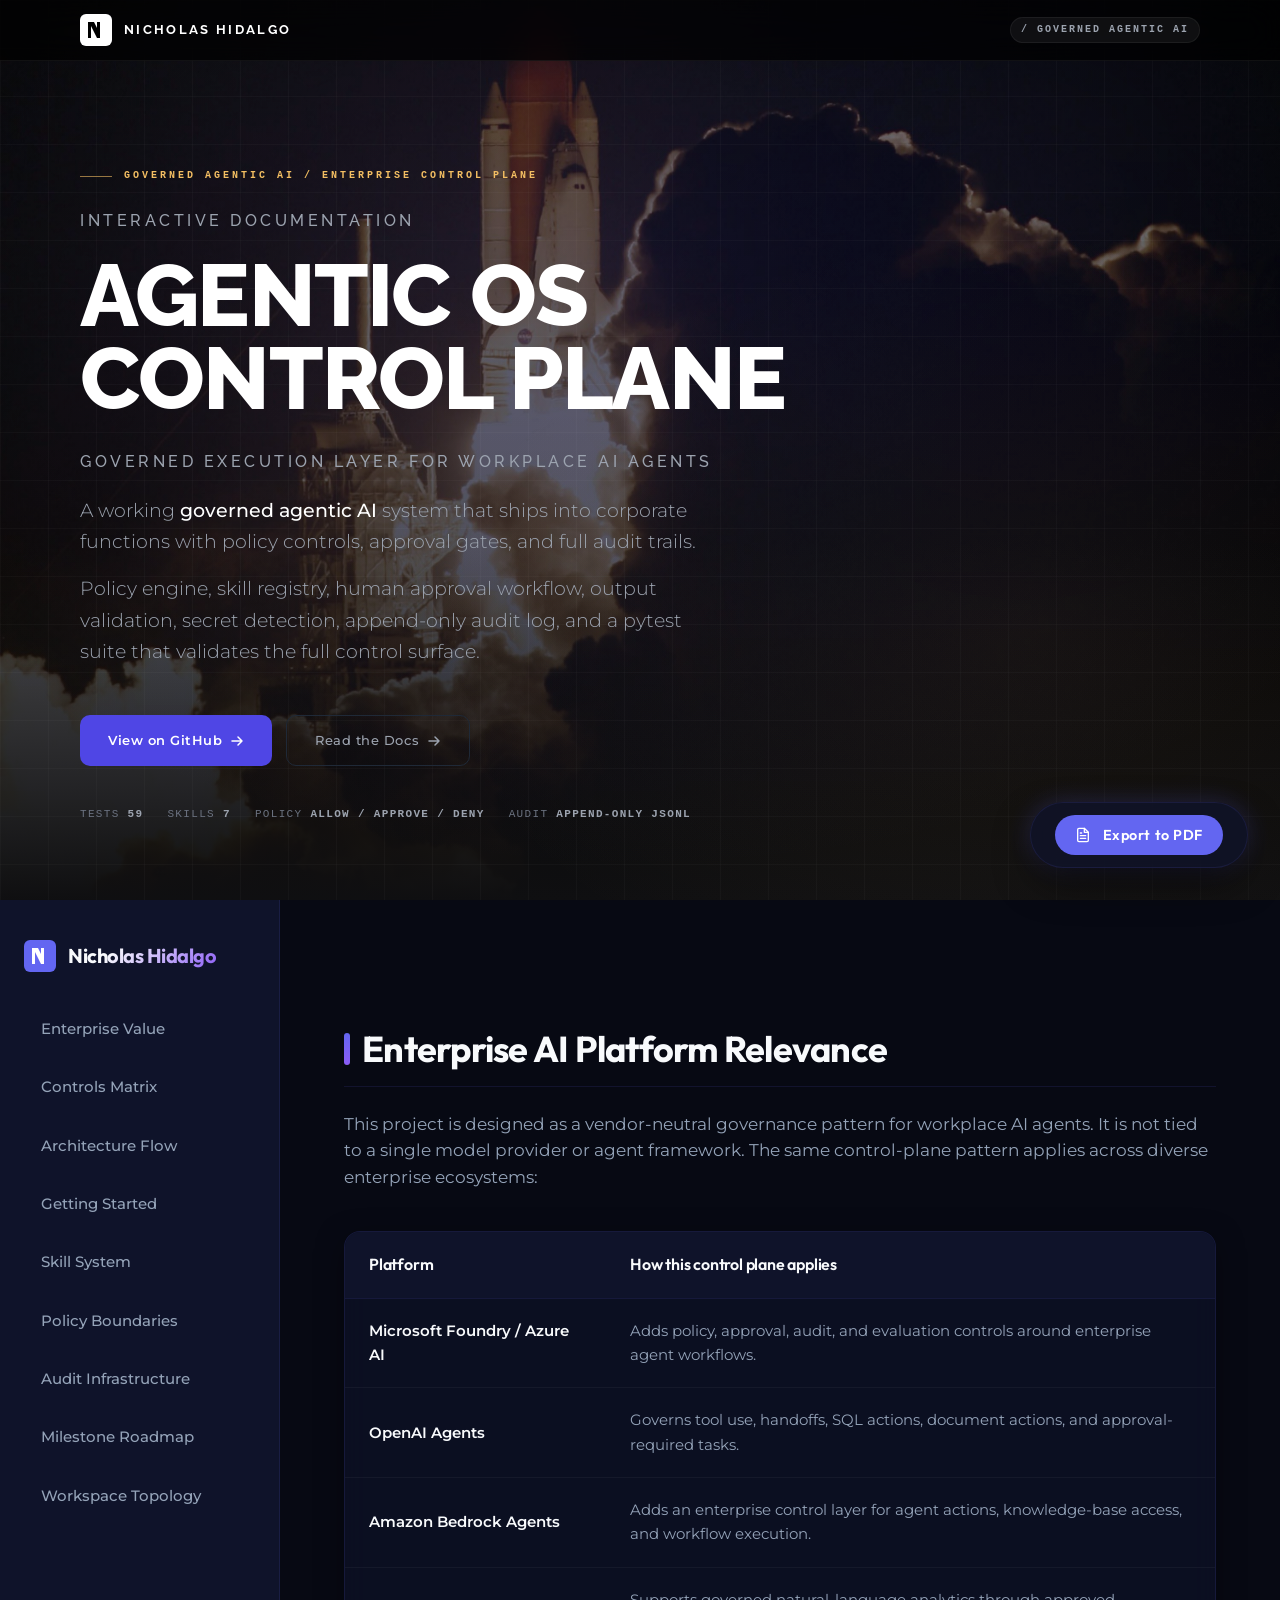
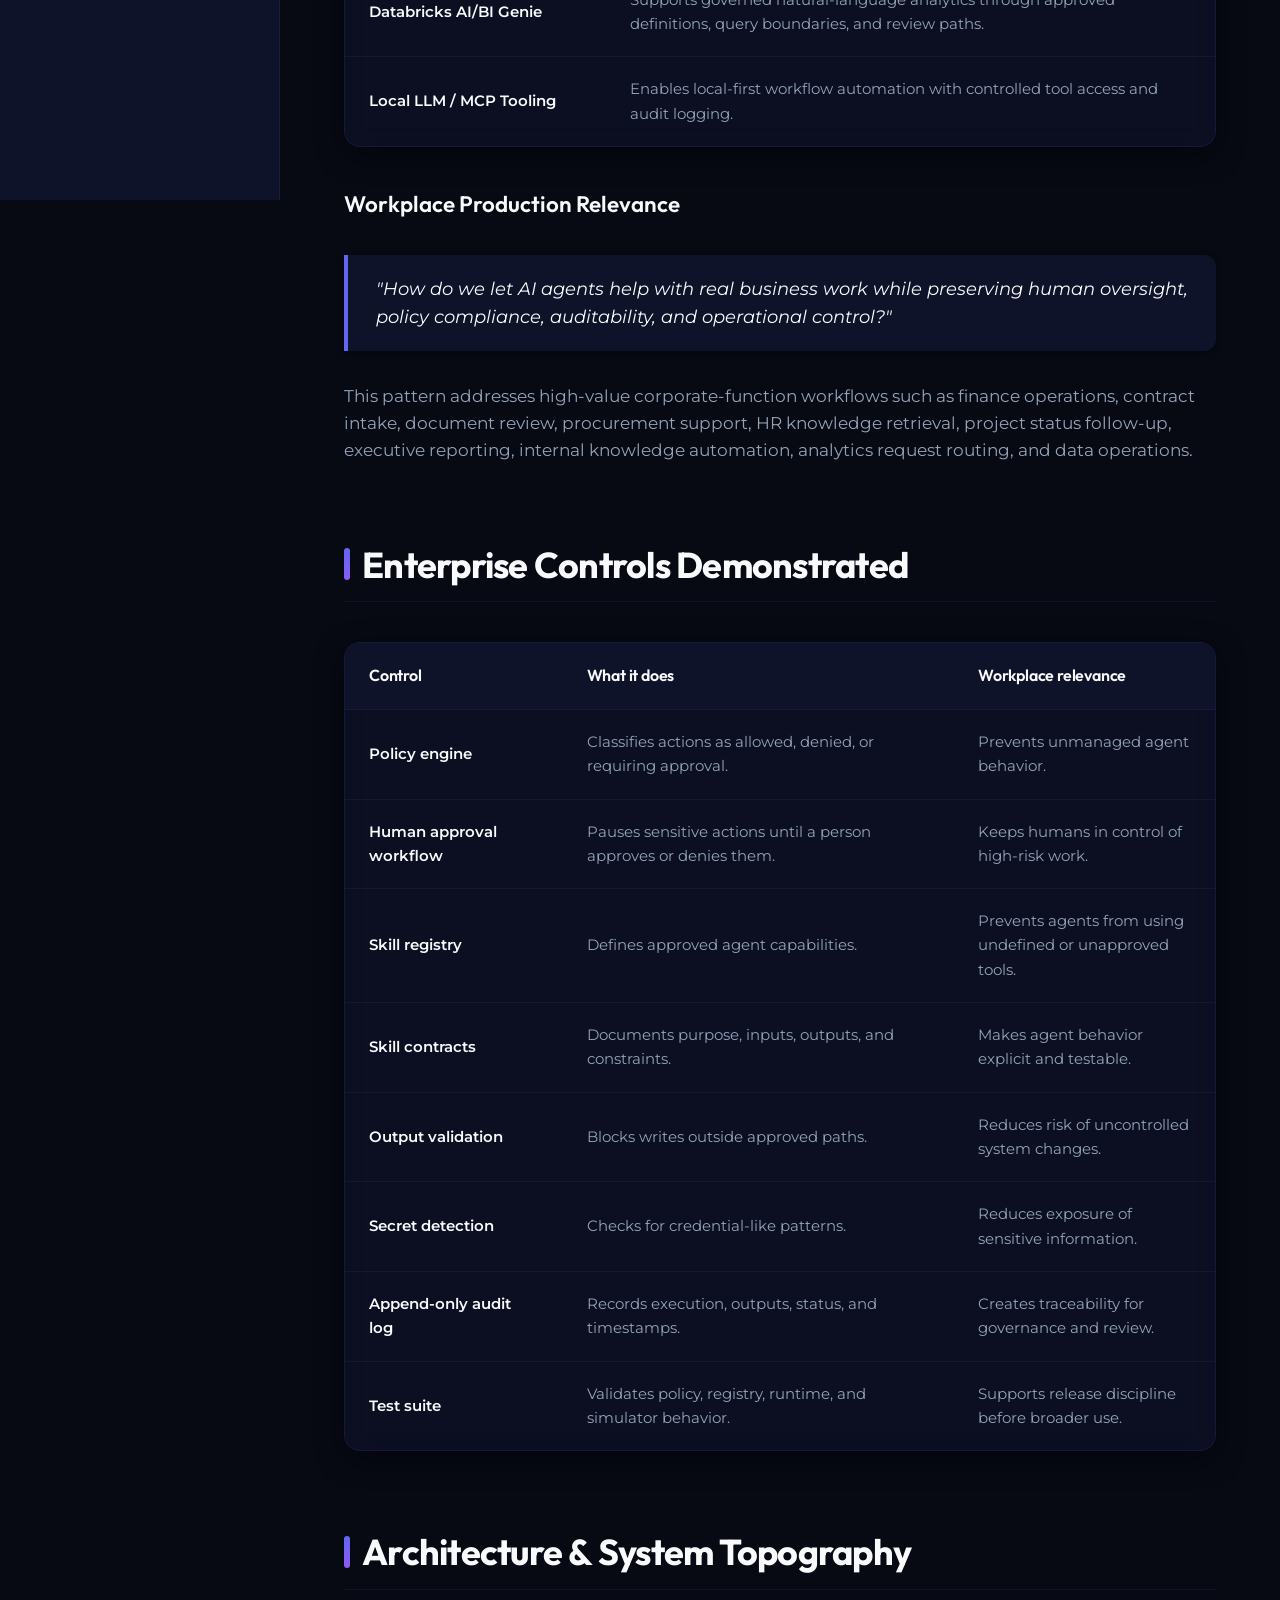
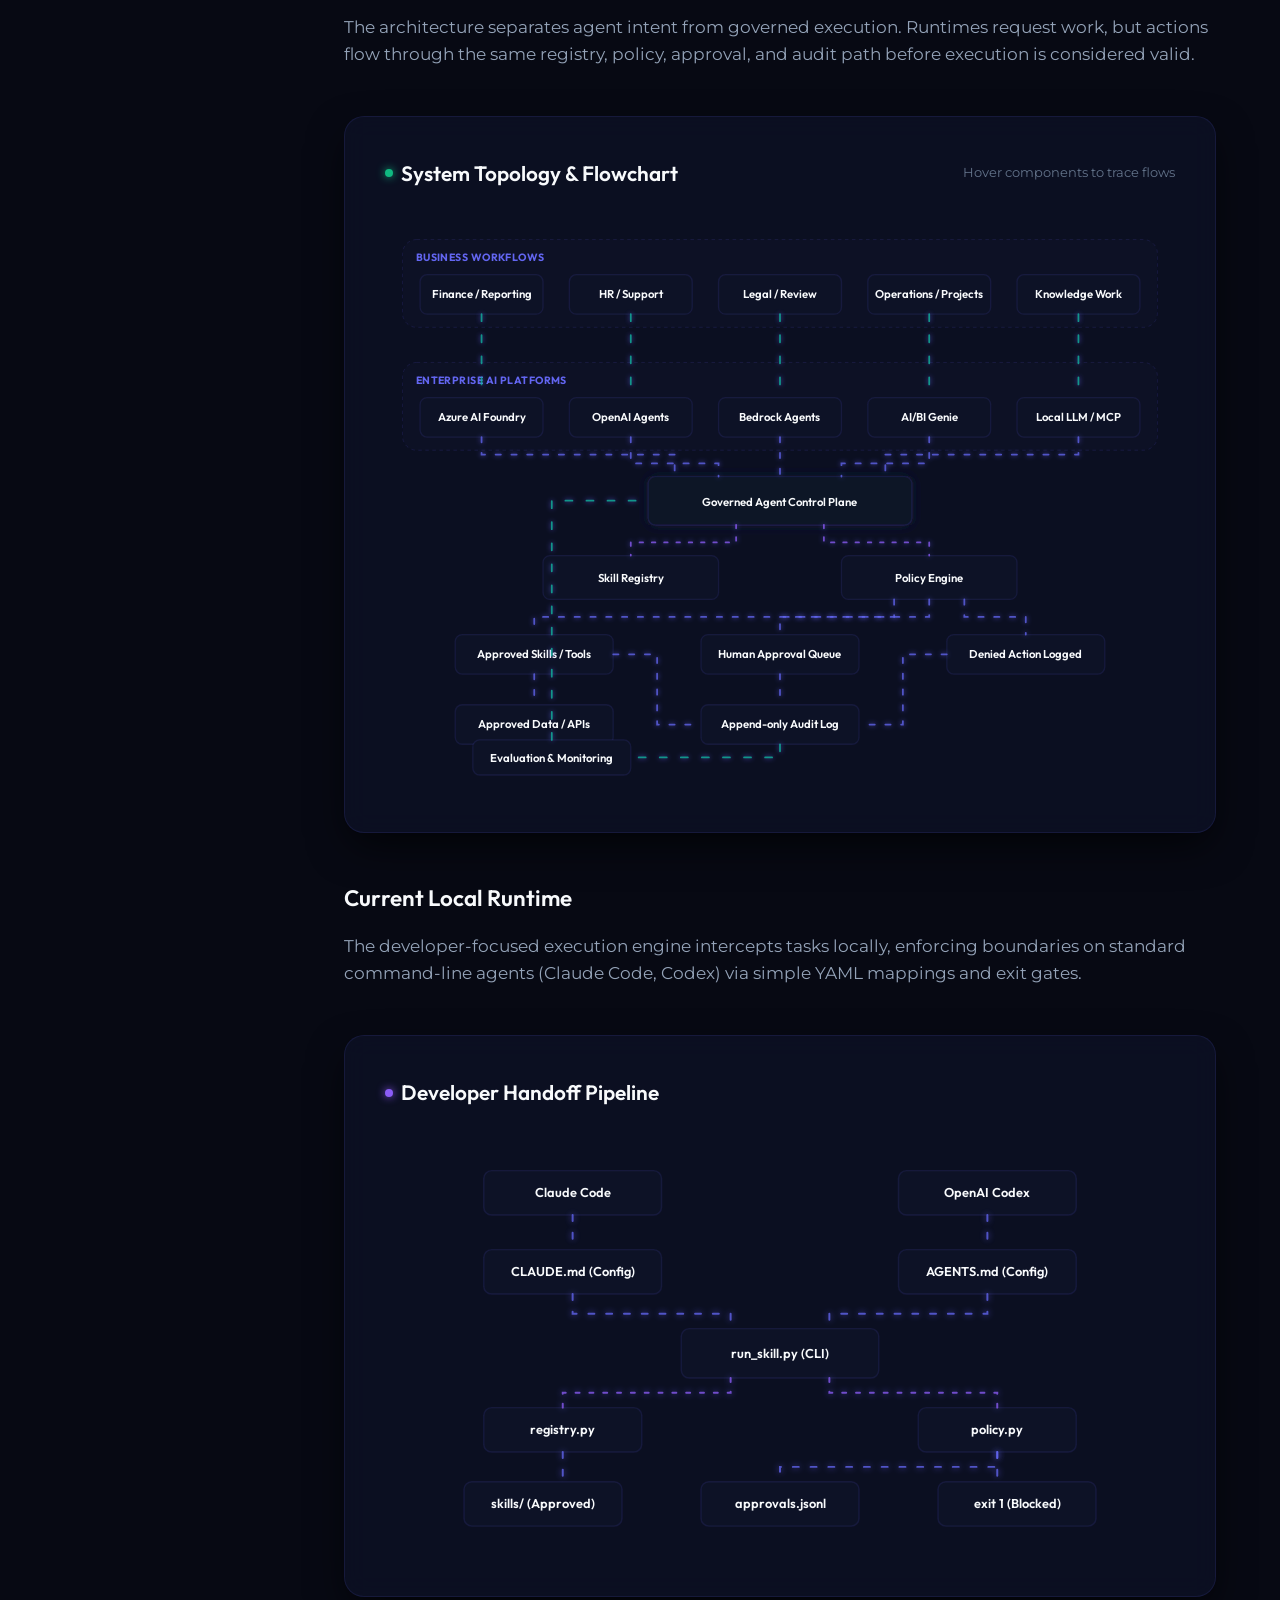
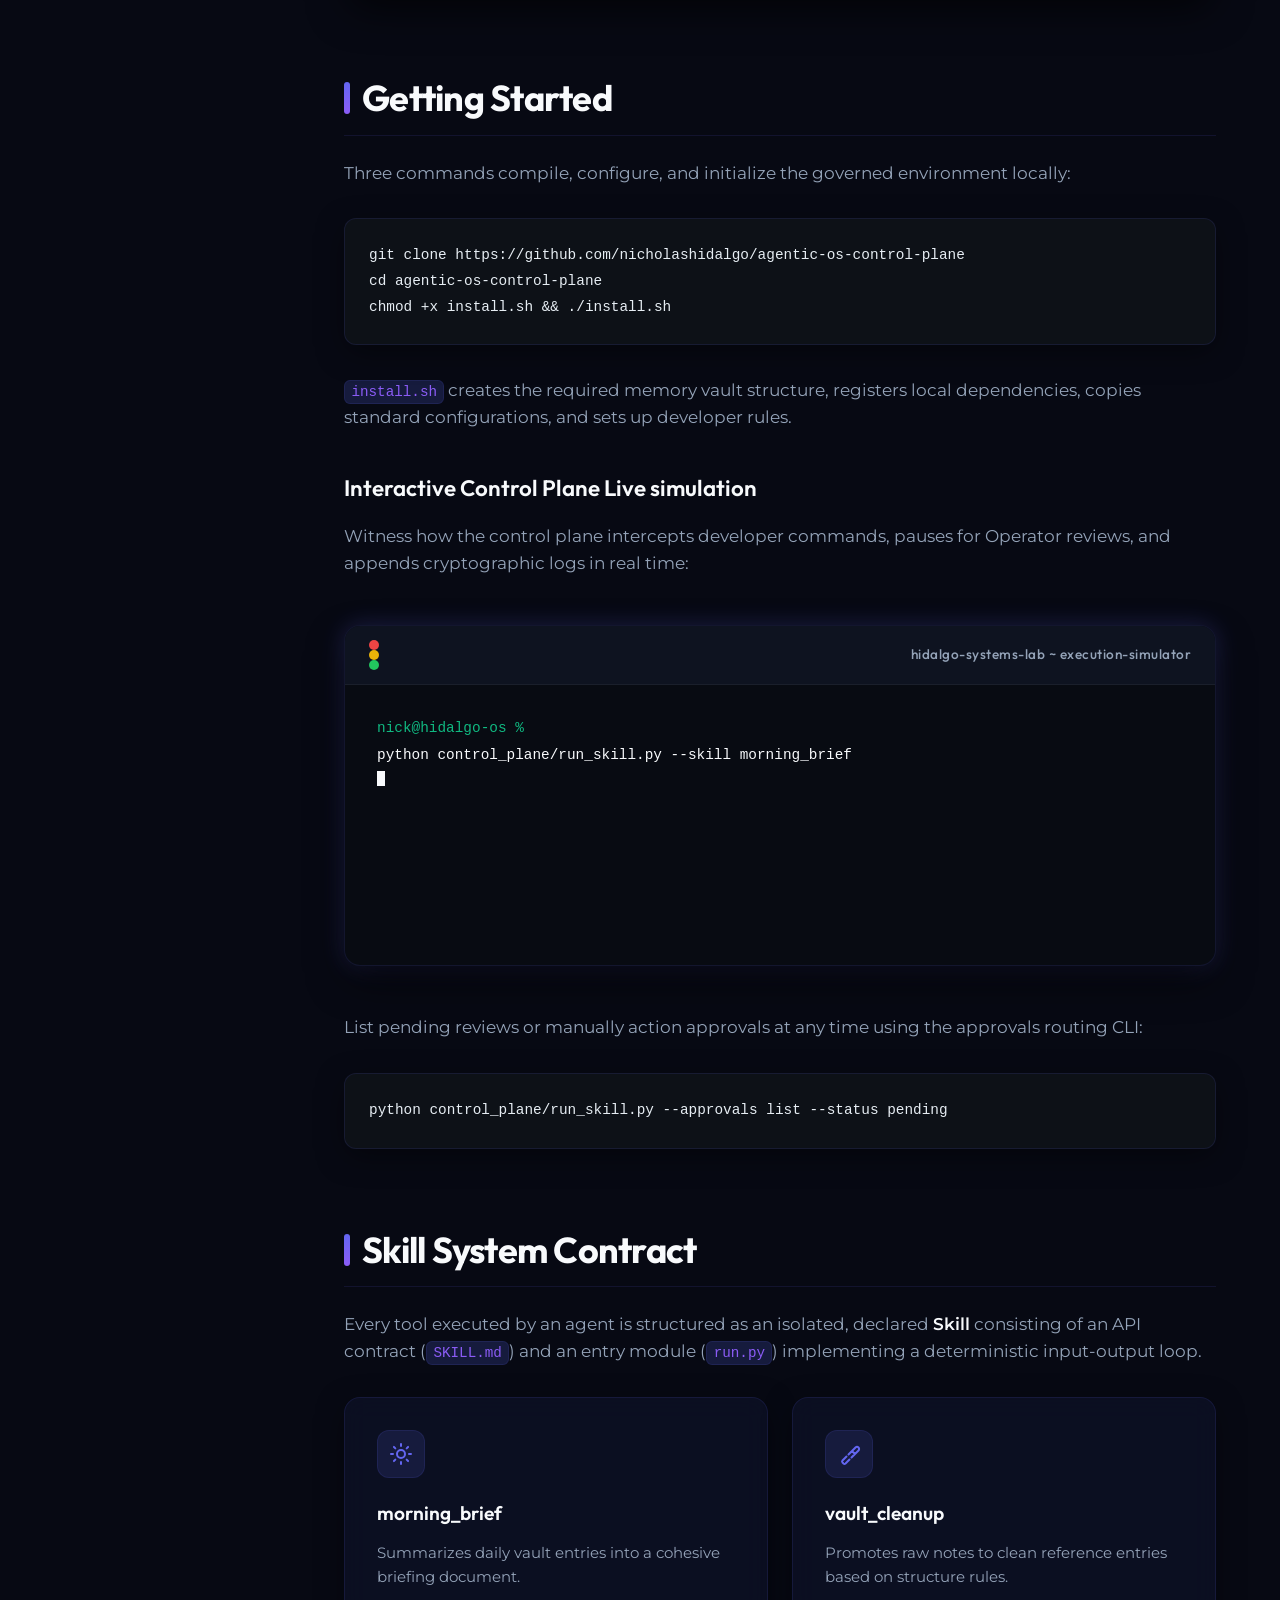
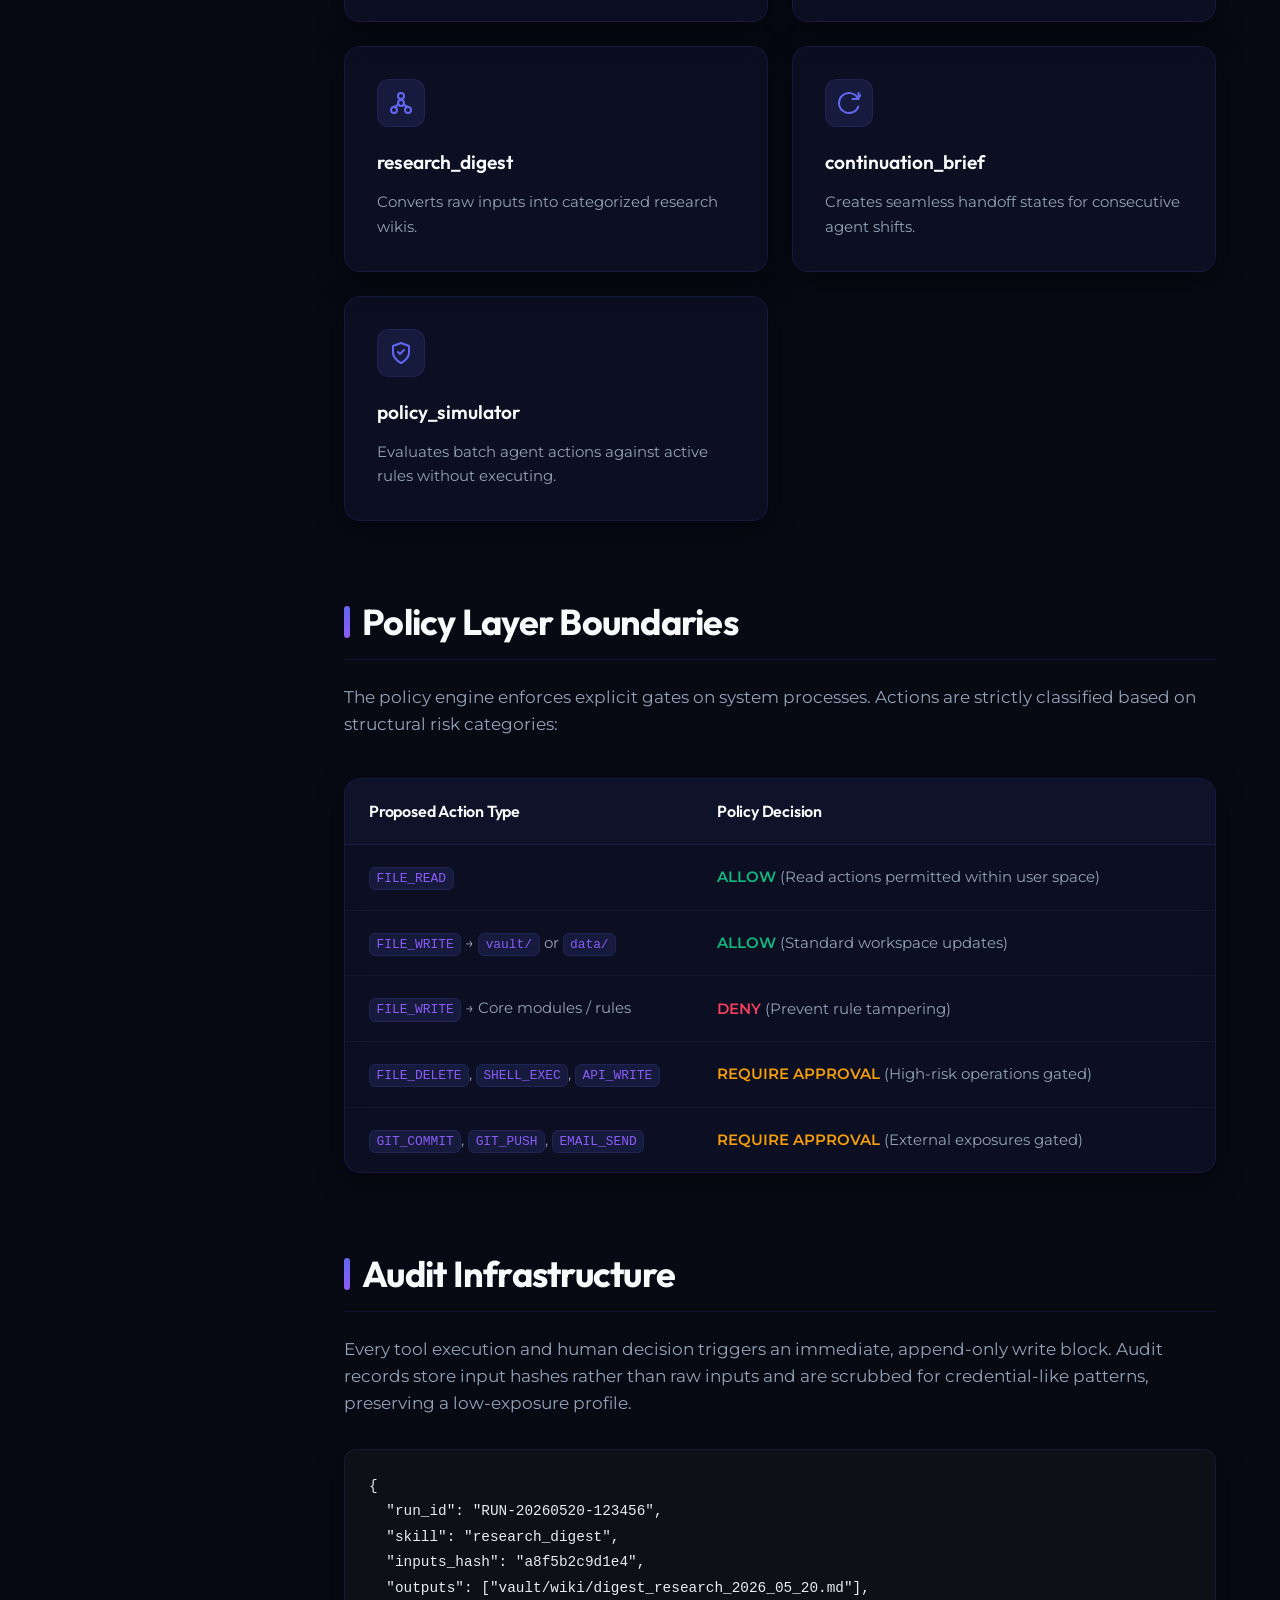
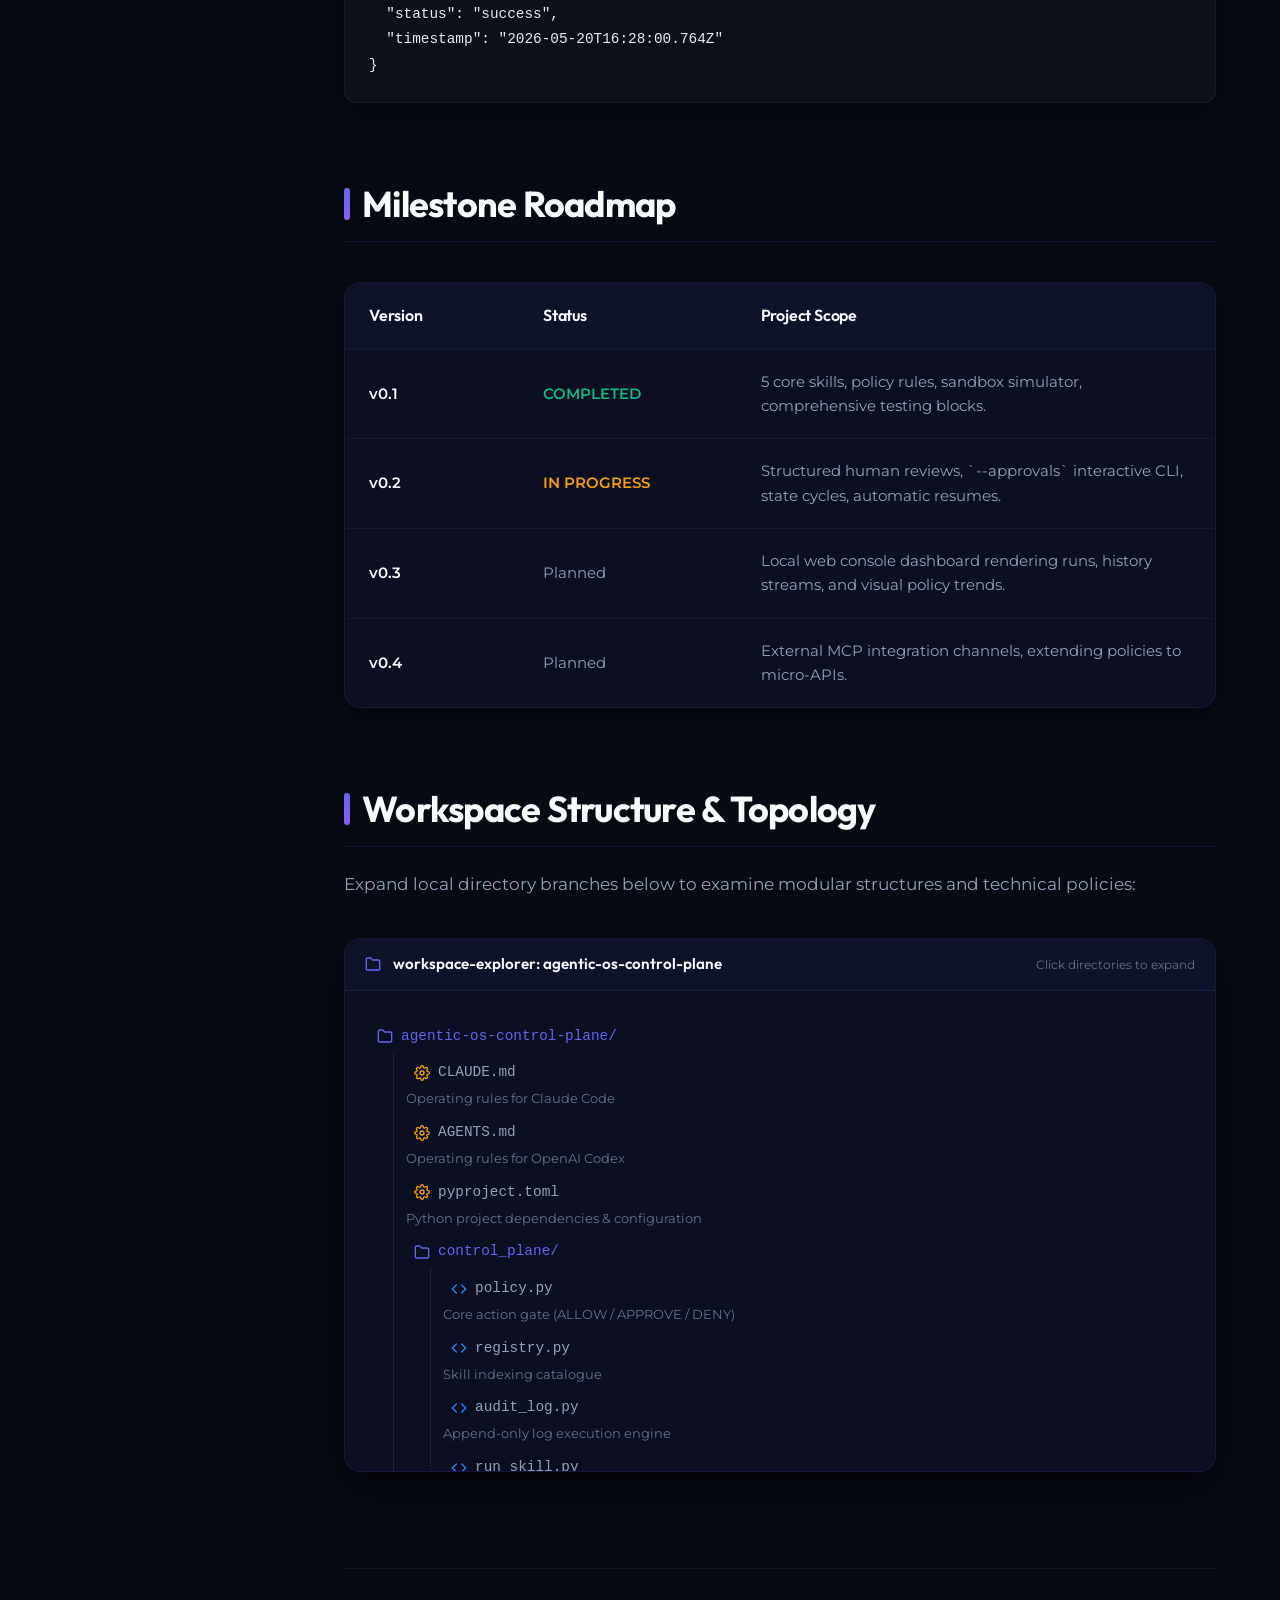
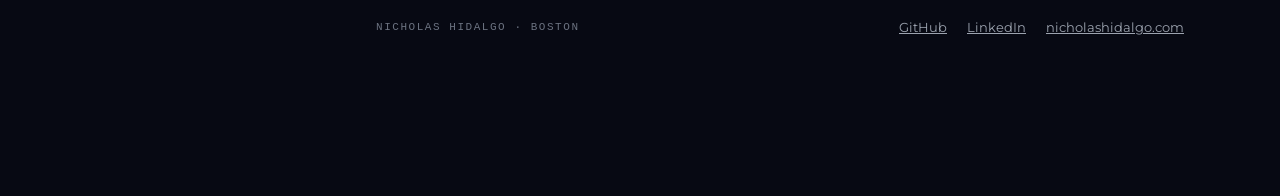
==== landing/index.html @ 45541b82 "Add landing page at /landing Static HTML/CSS/JS landing page with hero matching nicholashidalgo.com/" ====
<!DOCTYPE html>
<html lang="en">
<head>
  <meta charset="UTF-8">
  <meta name="viewport" content="width=device-width, initial-scale=1.0">
  <title>Agentic OS Control Plane - Governance Layer Documentation</title>
  <meta name="description" content="Governed execution layer for workplace AI agents. Meticulous control boundaries, human approval pipelines, and cryptographic audit records.">
  <link rel="preconnect" href="https://fonts.googleapis.com">
  <link rel="preconnect" href="https://fonts.gstatic.com" crossorigin>
  <link href="https://fonts.googleapis.com/css2?family=Raleway:wght@300;400;500;600;700;800&family=Montserrat:wght@300;400;500;600;700&display=swap" rel="stylesheet">
  <link rel="stylesheet" href="style.css">
</head>
<body>

  <!-- Background Glowing Blobs -->
  <div class="bg-glow-container">
    <div class="bg-glow-purple"></div>
    <div class="bg-glow-indigo"></div>
  </div>

<!-- Nav -->
<nav class="hero-nav">
  <div class="container">
    <div class="nav-inner">
      <div class="nav-logo">
        <div class="nav-mark" aria-hidden="true">
          <svg viewBox="0 0 20 20" fill="none" xmlns="http://www.w3.org/2000/svg">
            <rect x="2" y="2" width="3" height="16" fill="#000"/>
            <polygon points="5,2 8,2 14,14 14,18 11,18 5,6" fill="#000"/>
            <rect x="11" y="2" width="3" height="16" fill="#000"/>
          </svg>
        </div>
        <span class="nav-name">Nicholas Hidalgo</span>
      </div>
      <span class="nav-tag">/ Governed Agentic AI</span>
    </div>
  </div>
</nav>

<!-- Hero -->
<section class="hero" id="introduction">
  <img class="hero-img" src="img/hero-shuttle-launch.jpg" alt="" aria-hidden="true" loading="eager" decoding="async">
  <div class="hero-overlay" aria-hidden="true"></div>
  <div class="hero-bg" aria-hidden="true"></div>
  <div class="hero-grid" aria-hidden="true"></div>
  <div class="container">
    <div class="hero-content">
      <p class="hero-kicker">Governed Agentic AI / Enterprise Control Plane</p>
      <p class="hero-subhead">Interactive Documentation</p>
      <h1 class="hero-title">AGENTIC OS<br>CONTROL PLANE</h1>
      <p class="hero-subhead">Governed Execution Layer for Workplace AI Agents</p>
      <p class="hero-tagline">
        A working <strong>governed agentic AI</strong> system that ships into corporate functions with policy controls, approval gates, and full audit trails.
      </p>
      <p class="hero-tagline">
        Policy engine, skill registry, human approval workflow, output validation, secret detection, append-only audit log, and a pytest suite that validates the full control surface.
      </p>
      <div class="hero-actions">
        <a href="https://github.com/nicholashidalgo/agentic-os-control-plane" target="_blank" rel="noopener" class="btn-primary">
          View on GitHub
          <svg width="14" height="14" viewBox="0 0 14 14" fill="none"><path d="M2 7h10M8 3l4 4-4 4" stroke="currentColor" stroke-width="1.5" stroke-linecap="round" stroke-linejoin="round"/></svg>
        </a>
        <a href="#relevance" class="btn-secondary">
          Read the Docs
          <svg width="14" height="14" viewBox="0 0 14 14" fill="none"><path d="M2 7h10M8 3l4 4-4 4" stroke="currentColor" stroke-width="1.5" stroke-linecap="round" stroke-linejoin="round"/></svg>
        </a>
      </div>
      <div class="hero-stats">
        <span>Tests <strong>59</strong></span>
        <span>Skills <strong>7</strong></span>
        <span>Policy <strong>ALLOW / APPROVE / DENY</strong></span>
        <span>Audit <strong>Append-only JSONL</strong></span>
      </div>
    </div>
  </div>
</section>

  <div class="layout-wrapper">

    <!-- Sidebar Navigation -->
    <aside class="sidebar">
      <div class="sidebar-logo">
        <div class="nav-mark" aria-hidden="true" style="background:#6366f1;">
          <svg viewBox="0 0 20 20" fill="none" xmlns="http://www.w3.org/2000/svg">
            <rect x="2" y="2" width="3" height="16" fill="#fff"/>
            <polygon points="5,2 8,2 14,14 14,18 11,18 5,6" fill="#fff"/>
            <rect x="11" y="2" width="3" height="16" fill="#fff"/>
          </svg>
        </div>
        <h2>Nicholas Hidalgo</h2>
      </div>

      <ul class="nav-menu">
        <li class="nav-item"><a href="#relevance">Enterprise Value</a></li>
        <li class="nav-item"><a href="#controls">Controls Matrix</a></li>
        <li class="nav-item"><a href="#architecture">Architecture Flow</a></li>
        <li class="nav-item"><a href="#getting-started">Getting Started</a></li>
        <li class="nav-item"><a href="#skill-system">Skill System</a></li>
        <li class="nav-item"><a href="#policy-layer">Policy Boundaries</a></li>
        <li class="nav-item"><a href="#audit-log">Audit Infrastructure</a></li>
        <li class="nav-item"><a href="#roadmap">Milestone Roadmap</a></li>
        <li class="nav-item"><a href="#repo-structure">Workspace Topology</a></li>
      </ul>
    </aside>

    <!-- Main Content Area -->
    <main class="main-content">

      <!-- Section: Enterprise & Workplace Relevance -->
      <section id="relevance">
        <h2 class="section-heading">Enterprise AI Platform Relevance</h2>
        <p>This project is designed as a vendor-neutral governance pattern for workplace AI agents. It is not tied to a single model provider or agent framework. The same control-plane pattern applies across diverse enterprise ecosystems:</p>
        
        <div class="table-container">
          <table class="doc-table">
            <thead>
              <tr>
                <th style="width: 30%">Platform</th>
                <th>How this control plane applies</th>
              </tr>
            </thead>
            <tbody>
              <tr>
                <td><strong>Microsoft Foundry / Azure AI</strong></td>
                <td>Adds policy, approval, audit, and evaluation controls around enterprise agent workflows.</td>
              </tr>
              <tr>
                <td><strong>OpenAI Agents</strong></td>
                <td>Governs tool use, handoffs, SQL actions, document actions, and approval-required tasks.</td>
              </tr>
              <tr>
                <td><strong>Amazon Bedrock Agents</strong></td>
                <td>Adds an enterprise control layer for agent actions, knowledge-base access, and workflow execution.</td>
              </tr>
              <tr>
                <td><strong>Databricks AI/BI Genie</strong></td>
                <td>Supports governed natural-language analytics through approved definitions, query boundaries, and review paths.</td>
              </tr>
              <tr>
                <td><strong>Local LLM / MCP Tooling</strong></td>
                <td>Enables local-first workflow automation with controlled tool access and audit logging.</td>
              </tr>
            </tbody>
          </table>
        </div>

        <h3 class="sub-heading">Workplace Production Relevance</h3>
        <blockquote>
          <p>"How do we let AI agents help with real business work while preserving human oversight, policy compliance, auditability, and operational control?"</p>
        </blockquote>
        <p>This pattern addresses high-value corporate-function workflows such as finance operations, contract intake, document review, procurement support, HR knowledge retrieval, project status follow-up, executive reporting, internal knowledge automation, analytics request routing, and data operations.</p>
      </section>

      <!-- Section: Enterprise Controls Matrix -->
      <section id="controls">
        <h2 class="section-heading">Enterprise Controls Demonstrated</h2>
        <div class="table-container">
          <table class="doc-table">
            <thead>
              <tr>
                <th style="width: 25%">Control</th>
                <th style="width: 45%">What it does</th>
                <th>Workplace relevance</th>
              </tr>
            </thead>
            <tbody>
              <tr>
                <td><strong>Policy engine</strong></td>
                <td>Classifies actions as allowed, denied, or requiring approval.</td>
                <td>Prevents unmanaged agent behavior.</td>
              </tr>
              <tr>
                <td><strong>Human approval workflow</strong></td>
                <td>Pauses sensitive actions until a person approves or denies them.</td>
                <td>Keeps humans in control of high-risk work.</td>
              </tr>
              <tr>
                <td><strong>Skill registry</strong></td>
                <td>Defines approved agent capabilities.</td>
                <td>Prevents agents from using undefined or unapproved tools.</td>
              </tr>
              <tr>
                <td><strong>Skill contracts</strong></td>
                <td>Documents purpose, inputs, outputs, and constraints.</td>
                <td>Makes agent behavior explicit and testable.</td>
              </tr>
              <tr>
                <td><strong>Output validation</strong></td>
                <td>Blocks writes outside approved paths.</td>
                <td>Reduces risk of uncontrolled system changes.</td>
              </tr>
              <tr>
                <td><strong>Secret detection</strong></td>
                <td>Checks for credential-like patterns.</td>
                <td>Reduces exposure of sensitive information.</td>
              </tr>
              <tr>
                <td><strong>Append-only audit log</strong></td>
                <td>Records execution, outputs, status, and timestamps.</td>
                <td>Creates traceability for governance and review.</td>
              </tr>
              <tr>
                <td><strong>Test suite</strong></td>
                <td>Validates policy, registry, runtime, and simulator behavior.</td>
                <td>Supports release discipline before broader use.</td>
              </tr>
            </tbody>
          </table>
        </div>
      </section>

      <!-- Section: Architecture (Hand-Crafted SVGs with high-fidelity animations) -->
      <section id="architecture">
        <h2 class="section-heading">Architecture & System Topography</h2>
        <p>The architecture separates agent intent from governed execution. Runtimes request work, but actions flow through the same registry, policy, approval, and audit path before execution is considered valid.</p>
        
        <!-- SVG 1: Core System Architecture Flow -->
        <div class="diagram-container">
          <div class="diagram-header">
            <div class="diagram-title"><span class="pulse-dot"></span> System Topology & Flowchart</div>
            <div class="diagram-controls">
              <span style="color:var(--text-muted); font-size:0.8rem; line-height:30px;">Hover components to trace flows</span>
            </div>
          </div>
          
          <svg class="svg-diagram" width="900" height="650" viewBox="0 0 900 650" fill="none" xmlns="http://www.w3.org/2000/svg">
            <defs>
              <linearGradient id="grad-subgraph" x1="0%" y1="0%" x2="100%" y2="100%">
                <stop offset="0%" stop-color="rgba(99, 102, 241, 0.05)" />
                <stop offset="100%" stop-color="rgba(139, 92, 246, 0.01)" />
              </linearGradient>
              <linearGradient id="grad-node-core" x1="0%" y1="0%" x2="100%" y2="100%">
                <stop offset="0%" stop-color="#1e1b4b" />
                <stop offset="100%" stop-color="#311042" />
              </linearGradient>
              <linearGradient id="line-grad" x1="0%" y1="0%" x2="100%" y2="100%">
                <stop offset="0%" stop-color="#6366f1" />
                <stop offset="100%" stop-color="#8b5cf6" />
              </linearGradient>
              <filter id="glow" x="-20%" y="-20%" width="140%" height="140%">
                <feGaussianBlur stdDeviation="6" result="blur" />
                <feComposite in="SourceGraphic" in2="blur" operator="over" />
              </filter>
            </defs>

            <!-- SUBGRAPH: Business Workflows -->
            <rect class="svg-subgraph-bg" x="20" y="20" width="860" height="100" fill="url(#grad-subgraph)" />
            <text class="svg-subgraph-label" x="35" y="45">BUSINESS WORKFLOWS</text>
            
            <g class="svg-node" id="node-finance">
              <rect class="svg-node-bg" x="40" y="60" width="140" height="45" />
              <text class="svg-node-text-title" x="110" y="87" text-anchor="middle">Finance / Reporting</text>
            </g>
            <g class="svg-node" id="node-hr">
              <rect class="svg-node-bg" x="210" y="60" width="140" height="45" />
              <text class="svg-node-text-title" x="280" y="87" text-anchor="middle">HR / Support</text>
            </g>
            <g class="svg-node" id="node-legal">
              <rect class="svg-node-bg" x="380" y="60" width="140" height="45" />
              <text class="svg-node-text-title" x="450" y="87" text-anchor="middle">Legal / Review</text>
            </g>
            <g class="svg-node" id="node-ops">
              <rect class="svg-node-bg" x="550" y="60" width="140" height="45" />
              <text class="svg-node-text-title" x="620" y="87" text-anchor="middle">Operations / Projects</text>
            </g>
            <g class="svg-node" id="node-marketing">
              <rect class="svg-node-bg" x="720" y="60" width="140" height="45" />
              <text class="svg-node-text-title" x="790" y="87" text-anchor="middle">Knowledge Work</text>
            </g>

            <!-- SUBGRAPH: Enterprise AI Platforms -->
            <rect class="svg-subgraph-bg" x="20" y="160" width="860" height="100" fill="url(#grad-subgraph)" />
            <text class="svg-subgraph-label" x="35" y="185">ENTERPRISE AI PLATFORMS</text>

            <g class="svg-node" id="node-azure">
              <rect class="svg-node-bg" x="40" y="200" width="140" height="45" />
              <text class="svg-node-text-title" x="110" y="227" text-anchor="middle">Azure AI Foundry</text>
            </g>
            <g class="svg-node" id="node-openai">
              <rect class="svg-node-bg" x="210" y="200" width="140" height="45" />
              <text class="svg-node-text-title" x="280" y="227" text-anchor="middle">OpenAI Agents</text>
            </g>
            <g class="svg-node" id="node-bedrock">
              <rect class="svg-node-bg" x="380" y="200" width="140" height="45" />
              <text class="svg-node-text-title" x="450" y="227" text-anchor="middle">Bedrock Agents</text>
            </g>
            <g class="svg-node" id="node-genie">
              <rect class="svg-node-bg" x="550" y="200" width="140" height="45" />
              <text class="svg-node-text-title" x="620" y="227" text-anchor="middle">AI/BI Genie</text>
            </g>
            <g class="svg-node" id="node-local">
              <rect class="svg-node-bg" x="720" y="200" width="140" height="45" />
              <text class="svg-node-text-title" x="790" y="227" text-anchor="middle">Local LLM / MCP</text>
            </g>

            <!-- CONNECTIONS: Business -> Platforms -->
            <path class="svg-connection-flow svg-connection-flow-slow" d="M110,105 L110,200" />
            <path class="svg-connection-flow svg-connection-flow-slow" d="M280,105 L280,200" />
            <path class="svg-connection-flow svg-connection-flow-slow" d="M450,105 L450,200" />
            <path class="svg-connection-flow svg-connection-flow-slow" d="M620,105 L620,200" />
            <path class="svg-connection-flow svg-connection-flow-slow" d="M790,105 L790,200" />

            <!-- CORE: Governed Agent Control Plane -->
            <g class="svg-node" id="node-controlplane">
              <rect class="svg-node-bg" x="300" y="290" width="300" height="55" fill="url(#grad-node-core)" stroke="#6366f1" stroke-width="2" filter="url(#glow)" />
              <text class="svg-node-text-title" x="450" y="323" text-anchor="middle" font-size="15" fill="#f8fafc">Governed Agent Control Plane</text>
            </g>

            <!-- CONNECTIONS: Platforms -> Control Plane -->
            <path class="svg-connection-flow" d="M110,245 L110,265 L330,265 L330,290" />
            <path class="svg-connection-flow" d="M280,245 L280,275 L380,275 L380,290" />
            <path class="svg-connection-flow" d="M450,245 L450,290" />
            <path class="svg-connection-flow" d="M620,245 L620,275 L520,275 L520,290" />
            <path class="svg-connection-flow" d="M790,245 L790,265 L570,265 L570,290" />

            <!-- COMPONENT PIPELINES: Registry & Policy Engine -->
            <g class="svg-node" id="node-registry">
              <rect class="svg-node-bg" x="180" y="380" width="200" height="50" />
              <text class="svg-node-text-title" x="280" y="410" text-anchor="middle">Skill Registry</text>
            </g>
            <g class="svg-node" id="node-policy">
              <rect class="svg-node-bg" x="520" y="380" width="200" height="50" stroke="#f59e0b" />
              <text class="svg-node-text-title" x="620" y="410" text-anchor="middle">Policy Engine</text>
            </g>

            <path class="svg-connection-flow svg-connection-flow-fast" d="M400,345 L400,365 L280,365 L280,380" />
            <path class="svg-connection-flow svg-connection-flow-fast" d="M500,345 L500,365 L620,365 L620,380" />

            <!-- OUTPUT DECISIONS -->
            <g class="svg-node" id="node-approved">
              <rect class="svg-node-bg" x="80" y="470" width="180" height="45" stroke="#10b981" />
              <text class="svg-node-text-title" x="170" y="497" text-anchor="middle" fill="#10b981">Approved Skills / Tools</text>
            </g>
            <g class="svg-node" id="node-approvals-queue">
              <rect class="svg-node-bg" x="360" y="470" width="180" height="45" stroke="#f59e0b" />
              <text class="svg-node-text-title" x="450" y="497" text-anchor="middle" fill="#f59e0b">Human Approval Queue</text>
            </g>
            <g class="svg-node" id="node-denied-log">
              <rect class="svg-node-bg" x="640" y="470" width="180" height="45" stroke="#f43f5e" />
              <text class="svg-node-text-title" x="730" y="497" text-anchor="middle" fill="#f43f5e">Denied Action Logged</text>
            </g>

            <!-- CONNECTIONS: Policy -> Outputs -->
            <path class="svg-connection-flow" d="M580,430 L580,450 L170,450 L170,470" />
            <path class="svg-connection-flow" d="M620,430 L620,450 L450,450 L450,470" />
            <path class="svg-connection-flow" d="M660,430 L660,450 L730,450 L730,470" />

            <!-- COMPLETED PATHS -->
            <g class="svg-node" id="node-approved-data">
              <rect class="svg-node-bg" x="80" y="550" width="180" height="45" />
              <text class="svg-node-text-title" x="170" y="577" text-anchor="middle">Approved Data / APIs</text>
            </g>
            <g class="svg-node" id="node-audit-log-record">
              <rect class="svg-node-bg" x="360" y="550" width="180" height="45" stroke="#10b981" />
              <text class="svg-node-text-title" x="450" y="577" text-anchor="middle">Append-only Audit Log</text>
            </g>

            <path class="svg-connection-flow" d="M170,515 L170,550" />
            <path class="svg-connection-flow" d="M260,492.5 L310,492.5 L310,572.5 L360,572.5" />
            <path class="svg-connection-flow" d="M450,515 L450,550" />
            <path class="svg-connection-flow" d="M640,492.5 L590,492.5 L590,572.5 L540,572.5" />

            <!-- FEEDBACK / EVALUATION PATHS -->
            <path class="svg-connection-flow svg-connection-flow-slow" d="M450,595 L450,610 L280,610" />
            <g class="svg-node" id="node-monitoring">
              <rect class="svg-node-bg" x="100" y="590" width="180" height="40" />
              <text class="svg-node-text-title" x="190" y="615" text-anchor="middle">Evaluation & Monitoring</text>
            </g>

            <path class="svg-connection-flow svg-connection-flow-slow" d="M190,590 L190,317.5 L300,317.5" />
          </svg>
        </div>

        <h3 class="sub-heading">Current Local Runtime</h3>
        <p>The developer-focused execution engine intercepts tasks locally, enforcing boundaries on standard command-line agents (Claude Code, Codex) via simple YAML mappings and exit gates.</p>

        <!-- SVG 2: Local Runtime Pipe -->
        <div class="diagram-container">
          <div class="diagram-header">
            <div class="diagram-title"><span class="pulse-dot" style="background-color: var(--accent-purple); box-shadow: 0 0 8px var(--accent-purple);"></span> Developer Handoff Pipeline</div>
          </div>
          
          <svg class="svg-diagram" width="800" height="420" viewBox="0 0 800 420" fill="none" xmlns="http://www.w3.org/2000/svg">
            <g class="svg-node" id="node-cc">
              <rect class="svg-node-bg" x="100" y="30" width="180" height="45" stroke="#d97706" />
              <text class="svg-node-text-title" x="190" y="57" text-anchor="middle">Claude Code</text>
            </g>
            <g class="svg-node" id="node-cx">
              <rect class="svg-node-bg" x="520" y="30" width="180" height="45" stroke="#412991" />
              <text class="svg-node-text-title" x="610" y="57" text-anchor="middle">OpenAI Codex</text>
            </g>

            <g class="svg-node" id="node-claude-md">
              <rect class="svg-node-bg" x="100" y="110" width="180" height="45" />
              <text class="svg-node-text-title" x="190" y="137" text-anchor="middle">CLAUDE.md (Config)</text>
            </g>
            <g class="svg-node" id="node-agents-md">
              <rect class="svg-node-bg" x="520" y="110" width="180" height="45" />
              <text class="svg-node-text-title" x="610" y="137" text-anchor="middle">AGENTS.md (Config)</text>
            </g>

            <path class="svg-connection-flow" d="M190,75 L190,110" />
            <path class="svg-connection-flow" d="M610,75 L610,110" />

            <g class="svg-node" id="node-run-skill">
              <rect class="svg-node-bg" x="300" y="190" width="200" height="50" fill="url(#grad-node-core)" stroke="#6366f1" />
              <text class="svg-node-text-title" x="400" y="220" text-anchor="middle" fill="#f8fafc">run_skill.py (CLI)</text>
            </g>

            <path class="svg-connection-flow" d="M190,155 L190,175 L350,175 L350,190" />
            <path class="svg-connection-flow" d="M610,155 L610,175 L450,175 L450,190" />

            <g class="svg-node" id="node-registry-py">
              <rect class="svg-node-bg" x="100" y="270" width="160" height="45" />
              <text class="svg-node-text-title" x="180" y="297" text-anchor="middle">registry.py</text>
            </g>
            <g class="svg-node" id="node-policy-py">
              <rect class="svg-node-bg" x="540" y="270" width="160" height="45" />
              <text class="svg-node-text-title" x="620" y="297" text-anchor="middle">policy.py</text>
            </g>

            <path class="svg-connection-flow svg-connection-flow-fast" d="M350,240 L350,255 L180,255 L180,270" />
            <path class="svg-connection-flow svg-connection-flow-fast" d="M450,240 L450,255 L620,255 L620,270" />

            <!-- Local Target folders -->
            <g class="svg-node" id="node-skills-folder">
              <rect class="svg-node-bg" x="80" y="345" width="160" height="45" stroke="#10b981" />
              <text class="svg-node-text-title" x="160" y="372" text-anchor="middle">skills/ (Approved)</text>
            </g>
            <g class="svg-node" id="node-approvals-json">
              <rect class="svg-node-bg" x="320" y="345" width="160" height="45" stroke="#f59e0b" />
              <text class="svg-node-text-title" x="400" y="372" text-anchor="middle">approvals.jsonl</text>
            </g>
            <g class="svg-node" id="node-exit-gate">
              <rect class="svg-node-bg" x="560" y="345" width="160" height="45" stroke="#f43f5e" />
              <text class="svg-node-text-title" x="640" y="372" text-anchor="middle" fill="#fca5a5">exit 1 (Blocked)</text>
            </g>

            <path class="svg-connection-flow" d="M180,315 L180,345" />
            <path class="svg-connection-flow" d="M620,315 L620,330 L400,330 L400,345" />
            <path class="svg-connection-flow" d="M620,315 L620,345" />
          </svg>
        </div>
      </section>

      <!-- Section: Getting Started -->
      <section id="getting-started">
        <h2 class="section-heading">Getting Started</h2>
        <p>Three commands compile, configure, and initialize the governed environment locally:</p>
        
        <pre class="code-block"><code class="language-bash">git clone https://github.com/nicholashidalgo/agentic-os-control-plane
cd agentic-os-control-plane
chmod +x install.sh && ./install.sh</code></pre>
        
        <p><code class="inline-code">install.sh</code> creates the required memory vault structure, registers local dependencies, copies standard configurations, and sets up developer rules.</p>
        
        <h3 class="sub-heading">Interactive Control Plane Live simulation</h3>
        <p>Witness how the control plane intercepts developer commands, pauses for Operator reviews, and appends cryptographic logs in real time:</p>
        
        <!-- Interactive Terminal Simulator -->
        <div class="terminal-container">
          <div class="terminal-header">
            <div class="terminal-window-dots">
              <div class="window-dot dot-red"></div>
              <div class="window-dot dot-yellow"></div>
              <div class="window-dot dot-green"></div>
            </div>
            <div class="terminal-title">hidalgo-systems-lab ~ execution-simulator</div>
          </div>
          <div class="terminal-body" id="terminal-mount">
            <!-- App.js will mount terminal simulation details dynamically here -->
            <div class="terminal-row"><span class="terminal-prompt">nick@hidalgo-os %</span><span class="terminal-cursor"></span></div>
          </div>
        </div>

        <p>List pending reviews or manually action approvals at any time using the approvals routing CLI:</p>
        <pre class="code-block"><code class="language-bash">python control_plane/run_skill.py --approvals list --status pending</code></pre>
      </section>

      <!-- Section: Skill System -->
      <section id="skill-system">
        <h2 class="section-heading">Skill System Contract</h2>
        <p>Every tool executed by an agent is structured as an isolated, declared <strong>Skill</strong> consisting of an API contract (<code class="inline-code">SKILL.md</code>) and an entry module (<code class="inline-code">run.py</code>) implementing a deterministic input-output loop.</p>
        
        <div class="card-grid">
          <div class="info-card">
            <div class="info-card-icon">
              <svg viewBox="0 0 24 24" width="24" height="24" stroke="currentColor" stroke-width="2" fill="none" stroke-linecap="round" stroke-linejoin="round"><path d="M12 2v2M12 20v2M4.93 4.93l1.41 1.41M17.66 17.66l1.41 1.41M2 12h2M20 12h2M6.34 17.66l-1.41 1.41M19.07 4.93l-1.41 1.41"></path><circle cx="12" cy="12" r="4"></circle></svg>
            </div>
            <h4>morning_brief</h4>
            <p>Summarizes daily vault entries into a cohesive briefing document.</p>
          </div>
          <div class="info-card">
            <div class="info-card-icon">
              <svg viewBox="0 0 24 24" width="24" height="24" stroke="currentColor" stroke-width="2" fill="none" stroke-linecap="round" stroke-linejoin="round"><path d="m11.5 12.5 7-7a2.12 2.12 0 1 1 3 3l-7 7M15 9l3 3M9.5 14.5l-4 4a1.5 1.5 0 0 0 0 2l1 1a1.5 1.5 0 0 0 2 0l4-4"></path></svg>
            </div>
            <h4>vault_cleanup</h4>
            <p>Promotes raw notes to clean reference entries based on structure rules.</p>
          </div>
          <div class="info-card">
            <div class="info-card-icon">
              <svg viewBox="0 0 24 24" width="24" height="24" stroke="currentColor" stroke-width="2" fill="none" stroke-linecap="round" stroke-linejoin="round"><circle cx="12" cy="12" r="3"></circle><circle cx="12" cy="5" r="3"></circle><circle cx="5" cy="19" r="3"></circle><circle cx="19" cy="19" r="3"></circle><path d="M12 8v1M5 16l5-2.5M19 16l-5-2.5"></path></svg>
            </div>
            <h4>research_digest</h4>
            <p>Converts raw inputs into categorized research wikis.</p>
          </div>
          <div class="info-card">
            <div class="info-card-icon">
              <svg viewBox="0 0 24 24" width="24" height="24" stroke="currentColor" stroke-width="2" fill="none" stroke-linecap="round" stroke-linejoin="round"><path d="M21.5 2v6h-6M21.34 15.57a10 10 0 1 1-.57-8.38l5.67-5.67"></path></svg>
            </div>
            <h4>continuation_brief</h4>
            <p>Creates seamless handoff states for consecutive agent shifts.</p>
          </div>
          <div class="info-card">
            <div class="info-card-icon">
              <svg viewBox="0 0 24 24" width="24" height="24" stroke="currentColor" stroke-width="2" fill="none" stroke-linecap="round" stroke-linejoin="round"><path d="M12 22s8-4 8-10V5l-8-3-8 3v7c0 6 8 10 8 10z"></path><path d="m9 11 2 2 4-4"></path></svg>
            </div>
            <h4>policy_simulator</h4>
            <p>Evaluates batch agent actions against active rules without executing.</p>
          </div>
        </div>
      </section>

      <!-- Section: Policy Boundaries -->
      <section id="policy-layer">
        <h2 class="section-heading">Policy Layer Boundaries</h2>
        <p>The policy engine enforces explicit gates on system processes. Actions are strictly classified based on structural risk categories:</p>
        
        <div class="table-container">
          <table class="doc-table">
            <thead>
              <tr>
                <th style="width: 40%">Proposed Action Type</th>
                <th>Policy Decision</th>
              </tr>
            </thead>
            <tbody>
              <tr>
                <td><code class="inline-code">FILE_READ</code></td>
                <td><span style="color:var(--accent-emerald); font-weight:600;">ALLOW</span> (Read actions permitted within user space)</td>
              </tr>
              <tr>
                <td><code class="inline-code">FILE_WRITE</code> &rarr; <code class="inline-code">vault/</code> or <code class="inline-code">data/</code></td>
                <td><span style="color:var(--accent-emerald); font-weight:600;">ALLOW</span> (Standard workspace updates)</td>
              </tr>
              <tr>
                <td><code class="inline-code">FILE_WRITE</code> &rarr; Core modules / rules</td>
                <td><span style="color:var(--accent-rose); font-weight:600;">DENY</span> (Prevent rule tampering)</td>
              </tr>
              <tr>
                <td><code class="inline-code">FILE_DELETE</code>, <code class="inline-code">SHELL_EXEC</code>, <code class="inline-code">API_WRITE</code></td>
                <td><span style="color:var(--accent-amber); font-weight:600;">REQUIRE APPROVAL</span> (High-risk operations gated)</td>
              </tr>
              <tr>
                <td><code class="inline-code">GIT_COMMIT</code>, <code class="inline-code">GIT_PUSH</code>, <code class="inline-code">EMAIL_SEND</code></td>
                <td><span style="color:var(--accent-amber); font-weight:600;">REQUIRE APPROVAL</span> (External exposures gated)</td>
              </tr>
            </tbody>
          </table>
        </div>
      </section>

      <!-- Section: Audit Infrastructure -->
      <section id="audit-log">
        <h2 class="section-heading">Audit Infrastructure</h2>
        <p>Every tool execution and human decision triggers an immediate, append-only write block. Audit records store input hashes rather than raw inputs and are scrubbed for credential-like patterns, preserving a low-exposure profile.</p>
        
        <pre class="code-block"><code class="language-json">{
  "run_id": "RUN-20260520-123456",
  "skill": "research_digest",
  "inputs_hash": "a8f5b2c9d1e4",
  "outputs": ["vault/wiki/digest_research_2026_05_20.md"],
  "status": "success",
  "timestamp": "2026-05-20T16:28:00.764Z"
}</code></pre>
      </section>

      <!-- Section: Milestone Roadmap -->
      <section id="roadmap">
        <h2 class="section-heading">Milestone Roadmap</h2>
        <div class="table-container">
          <table class="doc-table">
            <thead>
              <tr>
                <th style="width: 20%">Version</th>
                <th style="width: 25%">Status</th>
                <th>Project Scope</th>
              </tr>
            </thead>
            <tbody>
              <tr>
                <td><strong>v0.1</strong></td>
                <td><span style="color:var(--accent-emerald); font-weight:600;">COMPLETED</span></td>
                <td>5 core skills, policy rules, sandbox simulator, comprehensive testing blocks.</td>
              </tr>
              <tr>
                <td><strong>v0.2</strong></td>
                <td><span style="color:var(--accent-amber); font-weight:600;">IN PROGRESS</span></td>
                <td>Structured human reviews, `--approvals` interactive CLI, state cycles, automatic resumes.</td>
              </tr>
              <tr>
                <td><strong>v0.3</strong></td>
                <td>Planned</td>
                <td>Local web console dashboard rendering runs, history streams, and visual policy trends.</td>
              </tr>
              <tr>
                <td><strong>v0.4</strong></td>
                <td>Planned</td>
                <td>External MCP integration channels, extending policies to micro-APIs.</td>
              </tr>
            </tbody>
          </table>
        </div>
      </section>

      <!-- Section: Workspace Topology (Interactive Explorer) -->
      <section id="repo-structure">
        <h2 class="section-heading">Workspace Structure & Topology</h2>
        <p>Expand local directory branches below to examine modular structures and technical policies:</p>
        
        <!-- Interactive Explorer tree -->
        <div class="explorer-container">
          <div class="explorer-header">
            <div class="explorer-title">
              <svg class="tree-icon" style="color: var(--accent-indigo); margin-right: 4px;" viewBox="0 0 24 24" width="16" height="16" stroke="currentColor" stroke-width="2" fill="none" stroke-linecap="round" stroke-linejoin="round"><path d="M22 19a2 2 0 0 1-2 2H4a2 2 0 0 1-2-2V5a2 2 0 0 1 2-2h5l2 3h9a2 2 0 0 1 2 2z"></path></svg>
              workspace-explorer: agentic-os-control-plane
            </div>
            <div class="explorer-window-dots">
              <span style="color:var(--text-muted); font-size:0.75rem;">Click directories to expand</span>
            </div>
          </div>
          <div class="explorer-body">
            <ul class="explorer-tree">
              <li class="tree-item">
                <span class="tree-folder expanded">
                  <svg class="tree-icon" viewBox="0 0 24 24" width="16" height="16" stroke="currentColor" stroke-width="2" fill="none" stroke-linecap="round" stroke-linejoin="round"><path d="M22 19a2 2 0 0 1-2 2H4a2 2 0 0 1-2-2V5a2 2 0 0 1 2-2h5l2 3h9a2 2 0 0 1 2 2z"></path></svg>
                  agentic-os-control-plane/
                </span>
                <ul class="tree-subtree">
                  <li class="tree-item">
                    <span class="tree-file config">
                      <svg class="tree-icon" viewBox="0 0 24 24" width="16" height="16" stroke="currentColor" stroke-width="2" fill="none" stroke-linecap="round" stroke-linejoin="round"><circle cx="12" cy="12" r="3"></circle><path d="M19.4 15a1.65 1.65 0 0 0 .33 1.82l.06.06a2 2 0 1 1-2.83 2.83l-.06-.06a1.65 1.65 0 0 0-1.82-.33 1.65 1.65 0 0 0-1 1.51V21a2 2 0 0 1-4 0v-.09A1.65 1.65 0 0 0 9 19.4a1.65 1.65 0 0 0-1.82.33l-.06.06a2 2 0 1 1-2.83-2.83l.06-.06a1.65 1.65 0 0 0 .33-1.82 1.65 1.65 0 0 0-1.51-1H3a2 2 0 0 1 0-4h.09A1.65 1.65 0 0 0 4.6 9a1.65 1.65 0 0 0-.33-1.82l-.06-.06a2 2 0 1 1 2.83-2.83l.06.06a1.65 1.65 0 0 0 1.82.33H9a1.65 1.65 0 0 0 1-1.51V3a2 2 0 0 1 4 0v.09a1.65 1.65 0 0 0 1 1.51 1.65 1.65 0 0 0 1.82-.33l.06-.06a2 2 0 1 1 2.83 2.83l-.06.06a1.65 1.65 0 0 0-.33 1.82V9a1.65 1.65 0 0 0 1.51 1H21a2 2 0 0 1 0 4h-.09a1.65 1.65 0 0 0-1.51 1z"></path></svg>
                      CLAUDE.md
                    </span>
                    <span class="tree-file-desc">Operating rules for Claude Code</span>
                  </li>
                  <li class="tree-item">
                    <span class="tree-file config">
                      <svg class="tree-icon" viewBox="0 0 24 24" width="16" height="16" stroke="currentColor" stroke-width="2" fill="none" stroke-linecap="round" stroke-linejoin="round"><circle cx="12" cy="12" r="3"></circle><path d="M19.4 15a1.65 1.65 0 0 0 .33 1.82l.06.06a2 2 0 1 1-2.83 2.83l-.06-.06a1.65 1.65 0 0 0-1.82-.33 1.65 1.65 0 0 0-1 1.51V21a2 2 0 0 1-4 0v-.09A1.65 1.65 0 0 0 9 19.4a1.65 1.65 0 0 0-1.82.33l-.06.06a2 2 0 1 1-2.83-2.83l.06-.06a1.65 1.65 0 0 0 .33-1.82 1.65 1.65 0 0 0-1.51-1H3a2 2 0 0 1 0-4h.09A1.65 1.65 0 0 0 4.6 9a1.65 1.65 0 0 0-.33-1.82l-.06-.06a2 2 0 1 1 2.83-2.83l.06.06a1.65 1.65 0 0 0 1.82.33H9a1.65 1.65 0 0 0 1-1.51V3a2 2 0 0 1 4 0v.09a1.65 1.65 0 0 0 1 1.51 1.65 1.65 0 0 0 1.82-.33l.06-.06a2 2 0 1 1 2.83 2.83l-.06.06a1.65 1.65 0 0 0-.33 1.82V9a1.65 1.65 0 0 0 1.51 1H21a2 2 0 0 1 0 4h-.09a1.65 1.65 0 0 0-1.51 1z"></path></svg>
                      AGENTS.md
                    </span>
                    <span class="tree-file-desc">Operating rules for OpenAI Codex</span>
                  </li>
                  <li class="tree-item">
                    <span class="tree-file config">
                      <svg class="tree-icon" viewBox="0 0 24 24" width="16" height="16" stroke="currentColor" stroke-width="2" fill="none" stroke-linecap="round" stroke-linejoin="round"><circle cx="12" cy="12" r="3"></circle><path d="M19.4 15a1.65 1.65 0 0 0 .33 1.82l.06.06a2 2 0 1 1-2.83 2.83l-.06-.06a1.65 1.65 0 0 0-1.82-.33 1.65 1.65 0 0 0-1 1.51V21a2 2 0 0 1-4 0v-.09A1.65 1.65 0 0 0 9 19.4a1.65 1.65 0 0 0-1.82.33l-.06.06a2 2 0 1 1-2.83-2.83l.06-.06a1.65 1.65 0 0 0 .33-1.82 1.65 1.65 0 0 0-1.51-1H3a2 2 0 0 1 0-4h.09A1.65 1.65 0 0 0 4.6 9a1.65 1.65 0 0 0-.33-1.82l-.06-.06a2 2 0 1 1 2.83-2.83l.06.06a1.65 1.65 0 0 0 1.82.33H9a1.65 1.65 0 0 0 1-1.51V3a2 2 0 0 1 4 0v.09a1.65 1.65 0 0 0 1 1.51 1.65 1.65 0 0 0 1.82-.33l.06-.06a2 2 0 1 1 2.83 2.83l-.06.06a1.65 1.65 0 0 0-.33 1.82V9a1.65 1.65 0 0 0 1.51 1H21a2 2 0 0 1 0 4h-.09a1.65 1.65 0 0 0-1.51 1z"></path></svg>
                      pyproject.toml
                    </span>
                    <span class="tree-file-desc">Python project dependencies & configuration</span>
                  </li>
                  
                  <li class="tree-item">
                    <span class="tree-folder expanded">
                      <svg class="tree-icon" viewBox="0 0 24 24" width="16" height="16" stroke="currentColor" stroke-width="2" fill="none" stroke-linecap="round" stroke-linejoin="round"><path d="M22 19a2 2 0 0 1-2 2H4a2 2 0 0 1-2-2V5a2 2 0 0 1 2-2h5l2 3h9a2 2 0 0 1 2 2z"></path></svg>
                      control_plane/
                    </span>
                    <ul class="tree-subtree">
                      <li class="tree-item">
                        <span class="tree-file code">
                          <svg class="tree-icon" viewBox="0 0 24 24" width="16" height="16" stroke="currentColor" stroke-width="2" fill="none" stroke-linecap="round" stroke-linejoin="round"><polyline points="16 18 22 12 16 6"></polyline><polyline points="8 6 2 12 8 18"></polyline></svg>
                          policy.py
                        </span>
                        <span class="tree-file-desc">Core action gate (ALLOW / APPROVE / DENY)</span>
                      </li>
                      <li class="tree-item">
                        <span class="tree-file code">
                          <svg class="tree-icon" viewBox="0 0 24 24" width="16" height="16" stroke="currentColor" stroke-width="2" fill="none" stroke-linecap="round" stroke-linejoin="round"><polyline points="16 18 22 12 16 6"></polyline><polyline points="8 6 2 12 8 18"></polyline></svg>
                          registry.py
                        </span>
                        <span class="tree-file-desc">Skill indexing catalogue</span>
                      </li>
                      <li class="tree-item">
                        <span class="tree-file code">
                          <svg class="tree-icon" viewBox="0 0 24 24" width="16" height="16" stroke="currentColor" stroke-width="2" fill="none" stroke-linecap="round" stroke-linejoin="round"><polyline points="16 18 22 12 16 6"></polyline><polyline points="8 6 2 12 8 18"></polyline></svg>
                          audit_log.py
                        </span>
                        <span class="tree-file-desc">Append-only log execution engine</span>
                      </li>
                      <li class="tree-item">
                        <span class="tree-file code">
                          <svg class="tree-icon" viewBox="0 0 24 24" width="16" height="16" stroke="currentColor" stroke-width="2" fill="none" stroke-linecap="round" stroke-linejoin="round"><polyline points="16 18 22 12 16 6"></polyline><polyline points="8 6 2 12 8 18"></polyline></svg>
                          run_skill.py
                        </span>
                        <span class="tree-file-desc">Governed CLI controller entrypoint</span>
                      </li>
                    </ul>
                  </li>
                  
                  <li class="tree-item">
                    <span class="tree-folder">
                      <svg class="tree-icon" viewBox="0 0 24 24" width="16" height="16" stroke="currentColor" stroke-width="2" fill="none" stroke-linecap="round" stroke-linejoin="round"><path d="M22 19a2 2 0 0 1-2 2H4a2 2 0 0 1-2-2V5a2 2 0 0 1 2-2h5l2 3h9a2 2 0 0 1 2 2z"></path></svg>
                      skills/
                    </span>
                    <ul class="tree-subtree collapsed">
                      <li class="tree-item">
                        <span class="tree-file folder">
                          <svg class="tree-icon" viewBox="0 0 24 24" width="16" height="16" stroke="currentColor" stroke-width="2" fill="none" stroke-linecap="round" stroke-linejoin="round"><path d="M22 19a2 2 0 0 1-2 2H4a2 2 0 0 1-2-2V5a2 2 0 0 1 2-2h5l2 3h9a2 2 0 0 1 2 2z"></path></svg>
                          morning_brief/
                        </span>
                        <span class="tree-file-desc">Morning journal aggregator</span>
                      </li>
                      <li class="tree-item">
                        <span class="tree-file folder">
                          <svg class="tree-icon" viewBox="0 0 24 24" width="16" height="16" stroke="currentColor" stroke-width="2" fill="none" stroke-linecap="round" stroke-linejoin="round"><path d="M22 19a2 2 0 0 1-2 2H4a2 2 0 0 1-2-2V5a2 2 0 0 1 2-2h5l2 3h9a2 2 0 0 1 2 2z"></path></svg>
                          vault_cleanup/
                        </span>
                        <span class="tree-file-desc">Formatting cleanup robot</span>
                      </li>
                      <li class="tree-item">
                        <span class="tree-file folder">
                          <svg class="tree-icon" viewBox="0 0 24 24" width="16" height="16" stroke="currentColor" stroke-width="2" fill="none" stroke-linecap="round" stroke-linejoin="round"><path d="M22 19a2 2 0 0 1-2 2H4a2 2 0 0 1-2-2V5a2 2 0 0 1 2-2h5l2 3h9a2 2 0 0 1 2 2z"></path></svg>
                          research_digest/
                        </span>
                        <span class="tree-file-desc">Note compiler skill</span>
                      </li>
                    </ul>
                  </li>
 
                  <li class="tree-item">
                    <span class="tree-folder">
                      <svg class="tree-icon" viewBox="0 0 24 24" width="16" height="16" stroke="currentColor" stroke-width="2" fill="none" stroke-linecap="round" stroke-linejoin="round"><path d="M22 19a2 2 0 0 1-2 2H4a2 2 0 0 1-2-2V5a2 2 0 0 1 2-2h5l2 3h9a2 2 0 0 1 2 2z"></path></svg>
                      vault/
                    </span>
                    <ul class="tree-subtree collapsed">
                      <li class="tree-item">
                        <span class="tree-file doc">
                          <svg class="tree-icon" viewBox="0 0 24 24" width="16" height="16" stroke="currentColor" stroke-width="2" fill="none" stroke-linecap="round" stroke-linejoin="round"><path d="M4 19.5A2.5 2.5 0 0 1 6.5 17H20"></path><path d="M6.5 2H20v20H6.5A2.5 2.5 0 0 1 4 19.5v-15A2.5 2.5 0 0 1 6.5 2z"></path></svg>
                          raw/
                        </span>
                        <span class="tree-file-desc">Unstructured incoming notes</span>
                      </li>
                      <li class="tree-item">
                        <span class="tree-file doc">
                          <svg class="tree-icon" viewBox="0 0 24 24" width="16" height="16" stroke="currentColor" stroke-width="2" fill="none" stroke-linecap="round" stroke-linejoin="round"><path d="M4 19.5A2.5 2.5 0 0 1 6.5 17H20"></path><path d="M6.5 2H20v20H6.5A2.5 2.5 0 0 1 4 19.5v-15A2.5 2.5 0 0 1 6.5 2z"></path></svg>
                          wiki/
                        </span>
                        <span class="tree-file-desc">Structured references</span>
                      </li>
                      <li class="tree-item">
                        <span class="tree-file doc">
                          <svg class="tree-icon" viewBox="0 0 24 24" width="16" height="16" stroke="currentColor" stroke-width="2" fill="none" stroke-linecap="round" stroke-linejoin="round"><path d="M4 19.5A2.5 2.5 0 0 1 6.5 17H20"></path><path d="M6.5 2H20v20H6.5A2.5 2.5 0 0 1 4 19.5v-15A2.5 2.5 0 0 1 6.5 2z"></path></svg>
                          daily/
                        </span>
                        <span class="tree-file-desc">Dated journals and continuation maps</span>
                      </li>
                    </ul>
                  </li>
 
                  <li class="tree-item">
                    <span class="tree-folder">
                      <svg class="tree-icon" viewBox="0 0 24 24" width="16" height="16" stroke="currentColor" stroke-width="2" fill="none" stroke-linecap="round" stroke-linejoin="round"><path d="M22 19a2 2 0 0 1-2 2H4a2 2 0 0 1-2-2V5a2 2 0 0 1 2-2h5l2 3h9a2 2 0 0 1 2 2z"></path></svg>
                      data/
                    </span>
                    <ul class="tree-subtree collapsed">
                      <li class="tree-item">
                        <span class="tree-file db">
                          <svg class="tree-icon" viewBox="0 0 24 24" width="16" height="16" stroke="currentColor" stroke-width="2" fill="none" stroke-linecap="round" stroke-linejoin="round"><ellipse cx="12" cy="5" rx="9" ry="3"></ellipse><path d="M3 5v14c0 1.66 4 3 9 3s9-1.34 9-3V5"></path><path d="M3 12c0 1.66 4 3 9 3s9-1.34 9-3"></path></svg>
                          runs.jsonl
                        </span>
                        <span class="tree-file-desc">Append-only tool execution audit log</span>
                      </li>
                      <li class="tree-item">
                        <span class="tree-file db">
                          <svg class="tree-icon" viewBox="0 0 24 24" width="16" height="16" stroke="currentColor" stroke-width="2" fill="none" stroke-linecap="round" stroke-linejoin="round"><ellipse cx="12" cy="5" rx="9" ry="3"></ellipse><path d="M3 5v14c0 1.66 4 3 9 3s9-1.34 9-3V5"></path><path d="M3 12c0 1.66 4 3 9 3s9-1.34 9-3"></path></svg>
                          approvals.jsonl
                        </span>
                        <span class="tree-file-desc">Approval pipeline record logs</span>
                      </li>
                    </ul>
                  </li>
                </ul>
              </li>
            </ul>
          </div>
        </div>
      </section>

      <footer style="border-top: 1px solid var(--border-soft); padding: 48px 0 64px; margin-top: 96px;">
        <div class="container" style="display: flex; justify-content: space-between; align-items: center; flex-wrap: wrap; gap: 24px;">
          <div style="font-family: var(--font-mono); font-size: 11px; letter-spacing: 0.14em; text-transform: uppercase; color: var(--ink-dim);">
            Nicholas Hidalgo &middot; Boston
          </div>
          <div style="display: flex; gap: 20px; font-family: var(--font-body); font-size: 13px; color: var(--ink-muted);">
            <a href="https://github.com/nicholashidalgo/agentic-os-control-plane" target="_blank" rel="noopener" style="color: inherit;">GitHub</a>
            <a href="https://linkedin.com/in/nicholashidalgo" target="_blank" rel="noopener" style="color: inherit;">LinkedIn</a>
            <a href="https://nicholashidalgo.com" target="_blank" rel="noopener" style="color: inherit;">nicholashidalgo.com</a>
          </div>
        </div>
      </footer>

    </main>
  </div>
 
  <!-- Floating Controls (Web View Mode) -->
  <div class="controls-floating-panel">
    <button class="controls-btn btn-primary" id="btn-export-pdf" title="Export this beautifully formatted document as a standard PDF">
      <svg viewBox="0 0 24 24" width="16" height="16" stroke="currentColor" stroke-width="2" fill="none" stroke-linecap="round" stroke-linejoin="round"><path d="M14 2H6a2 2 0 0 0-2 2v16a2 2 0 0 0 2 2h12a2 2 0 0 0 2-2V8z"></path><polyline points="14 2 14 8 20 8"></polyline><line x1="16" y1="13" x2="8" y2="13"></line><line x1="16" y1="17" x2="8" y2="17"></line><polyline points="10 9 9 9 8 9"></polyline></svg> Export to PDF
    </button>
  </div>

  <script src="app.js"></script>
</body>
</html>
---- landing/style.css ----
/* Agentic OS Control Plane - Author: Nicholas Hidalgo */

/* Imports */
@import url('https://fonts.googleapis.com/css2?family=JetBrains+Mono:ital,wght@0,300;0,400;0,500;0,700;1,300;1,400&family=Outfit:wght@300;400;500;600;700;800&family=Plus+Jakarta+Sans:ital,wght@0,300;0,400;0,500;0,600;0,700;1,400&display=swap');

/* Hero design tokens (connect/ pattern) */
:root {
  --bg:           #000000;
  --bg-alt:       #0a0a0a;
  --surface:      #0f0f11;
  --surface-2:    #131318;
  --border:       #1f2937;
  --border-soft:  rgba(255,255,255,0.06);
  --ink:          #ffffff;
  --ink-muted:    #9ca3af;
  --ink-dim:      #6b7280;
  --accent:       #4f46e5;
  --accent-hov:   #6366f1;
  --accent-soft:  #a5b4fc;
  --gold:         #f4bf63;
  --gold-soft:    #ffd98a;
  --gold-dim:     rgba(244,191,99,0.15);
  --gold-border:  rgba(244,191,99,0.30);
  --blue:         #62b6ff;
  --blue-soft:    #9bd4ff;
  --blue-dim:     rgba(98,182,255,0.12);
  --font-display: 'Raleway', sans-serif;
  --font-body:    'Montserrat', sans-serif;
  --font-mono:    'SFMono-Regular', ui-monospace, Menlo, monospace;
  --max-w:        1120px;
  --pad-x:        32px;
  --radius:       10px;
  --ease:         cubic-bezier(0.25, 1, 0.5, 1);

  /* Deep-dive section tokens */
  --bg-primary: #070913;
  --bg-secondary: #0f132a;
  --bg-tertiary: #161b3d;
  --glass-bg: rgba(15, 19, 42, 0.65);
  --glass-border: rgba(99, 102, 241, 0.12);
  --glass-border-hover: rgba(139, 92, 246, 0.25);

  --text-primary: #f8fafc;
  --text-secondary: #94a3b8;
  --text-muted: #64748b;

  --accent-blue: #3b82f6;
  --accent-indigo: #6366f1;
  --accent-purple: #8b5cf6;
  --accent-teal: #14b8a6;
  --accent-emerald: #10b981;
  --accent-amber: #f59e0b;
  --accent-rose: #f43f5e;

  --shadow-sm: 0 2px 8px -1px rgba(0, 0, 0, 0.3);
  --shadow-md: 0 8px 30px -4px rgba(0, 0, 0, 0.5);
  --shadow-lg: 0 16px 40px -6px rgba(0, 0, 0, 0.7);
  --shadow-glow: 0 0 25px rgba(99, 102, 241, 0.25);

  --font-heading: 'Outfit', sans-serif;

  --sidebar-width: 280px;
}

/* Light Theme Variables */
.light-theme {
  --bg-primary: #f8fafc;
  --bg-secondary: #ffffff;
  --bg-tertiary: #f1f5f9;
  --glass-bg: rgba(255, 255, 255, 0.85);
  --glass-border: rgba(99, 102, 241, 0.15);
  --glass-border-hover: rgba(99, 102, 241, 0.3);
  
  --text-primary: #0f172a;
  --text-secondary: #475569;
  --text-muted: #64748b;
  
  --accent-blue: #2563eb;
  --accent-indigo: #4f46e5;
  --accent-purple: #7c3aed;
  --accent-teal: #0d9488;
  --accent-emerald: #059669;
  --accent-amber: #d97706;
  --accent-rose: #e11d48;
  
  --shadow-sm: 0 2px 4px rgba(0, 0, 0, 0.05);
  --shadow-md: 0 8px 20px rgba(0, 0, 0, 0.08);
  --shadow-lg: 0 16px 32px rgba(0, 0, 0, 0.12);
  --shadow-glow: 0 0 20px rgba(79, 70, 229, 0.15);
}

/* Global Reset */
*, *::before, *::after {
  box-sizing: border-box;
  margin: 0;
  padding: 0;
}

html {
  scroll-behavior: smooth;
  font-size: 16px;
}

body {
  background-color: var(--bg-primary);
  color: var(--text-primary);
  font-family: var(--font-body);
  line-height: 1.6;
  overflow-x: hidden;
  transition: background-color 0.4s ease, color 0.4s ease;
}

/* Background Particle Glows (Web Only) */
.bg-glow-container {
  position: fixed;
  top: 0;
  left: 0;
  width: 100vw;
  height: 100vh;
  pointer-events: none;
  z-index: -1;
  overflow: hidden;
}

.bg-glow-purple {
  position: absolute;
  top: -10%;
  right: -5%;
  width: 50vw;
  height: 50vw;
  background: radial-gradient(circle, rgba(139, 92, 246, 0.07) 0%, rgba(0,0,0,0) 70%);
  border-radius: 50%;
  filter: blur(80px);
}

.bg-glow-indigo {
  position: absolute;
  bottom: -15%;
  left: -5%;
  width: 60vw;
  height: 60vw;
  background: radial-gradient(circle, rgba(99, 102, 241, 0.08) 0%, rgba(0,0,0,0) 70%);
  border-radius: 50%;
  filter: blur(100px);
}

/* Layout Wrapper */
.layout-wrapper {
  display: flex;
  min-height: 100vh;
  position: relative;
}

/* Sidebar Navigation */
.sidebar {
  width: var(--sidebar-width);
  background-color: var(--bg-secondary);
  border-right: 1px solid var(--glass-border);
  padding: 2.5rem 1.5rem;
  position: fixed;
  height: 100vh;
  overflow-y: auto;
  z-index: 10;
  display: flex;
  flex-direction: column;
  gap: 2rem;
  transition: background-color 0.4s, border-color 0.4s;
}

.sidebar-logo {
  display: flex;
  align-items: center;
  gap: 0.75rem;
}

.sidebar-logo img {
  height: 42px;
  width: auto;
}

.sidebar-logo h2 {
  font-family: var(--font-heading);
  font-size: 1.25rem;
  font-weight: 700;
  letter-spacing: -0.5px;
  background: linear-gradient(135deg, var(--text-primary) 30%, var(--accent-purple) 100%);
  -webkit-background-clip: text;
  -webkit-text-fill-color: transparent;
}

.nav-menu {
  display: flex;
  flex-direction: column;
  gap: 0.5rem;
  list-style: none;
}

.nav-item a {
  display: flex;
  align-items: center;
  padding: 0.75rem 1rem;
  color: var(--text-secondary);
  text-decoration: none;
  font-size: 0.95rem;
  font-weight: 500;
  border-radius: 8px;
  transition: all 0.2s ease;
  border: 1px solid transparent;
}

.nav-item a:hover, .nav-item.active a {
  color: var(--text-primary);
  background-color: var(--bg-tertiary);
  border-color: var(--glass-border);
  box-shadow: var(--shadow-sm);
}

.nav-item.active a {
  border-left: 3px solid var(--accent-indigo);
}

/* Main Content Area */
.main-content {
  margin-left: var(--sidebar-width);
  flex-grow: 1;
  padding: 3rem 4rem 6rem 4rem;
  max-width: 1200px;
}

/* Header Sections */
.doc-header {
  margin-bottom: 4rem;
  text-align: center;
  position: relative;
}

.doc-logo-large {
  display: inline-block;
  margin-bottom: 1.5rem;
  animation: float 6s ease-in-out infinite;
}

.doc-logo-large img {
  width: 90px;
  height: auto;
}

.doc-title {
  font-family: var(--font-heading);
  font-size: 3.5rem;
  font-weight: 800;
  letter-spacing: -1.5px;
  margin-bottom: 0.75rem;
  background: linear-gradient(135deg, var(--text-primary) 20%, var(--accent-indigo) 60%, var(--accent-purple) 100%);
  -webkit-background-clip: text;
  -webkit-text-fill-color: transparent;
}

.doc-subtitle {
  color: var(--text-secondary);
  font-size: 1.25rem;
  font-weight: 500;
  margin-bottom: 2rem;
  font-family: var(--font-heading);
}

.badge-row {
  display: flex;
  flex-wrap: wrap;
  gap: 0.75rem;
  justify-content: center;
  margin-bottom: 1rem;
}

.badge-row img {
  height: 28px;
  border-radius: 4px;
  box-shadow: var(--shadow-sm);
  transition: transform 0.2s ease;
}

.badge-row img:hover {
  transform: translateY(-2px);
}

/* Typography & Layout elements */
h2.section-heading {
  font-family: var(--font-heading);
  font-size: 2.25rem;
  font-weight: 700;
  letter-spacing: -0.75px;
  margin: 4.5rem 0 1.5rem 0;
  padding-bottom: 0.5rem;
  border-bottom: 1px solid var(--glass-border);
  display: flex;
  align-items: center;
  gap: 0.75rem;
}

h2.section-heading::before {
  content: '';
  display: inline-block;
  width: 6px;
  height: 32px;
  background: linear-gradient(to bottom, var(--accent-indigo), var(--accent-purple));
  border-radius: 4px;
}

h3.sub-heading {
  font-family: var(--font-heading);
  font-size: 1.4rem;
  font-weight: 600;
  margin: 2.5rem 0 1rem 0;
  color: var(--text-primary);
}

p {
  margin-bottom: 1.5rem;
  color: var(--text-secondary);
  font-size: 1.05rem;
  font-weight: 400;
}

strong {
  color: var(--text-primary);
  font-weight: 600;
}

a.doc-link {
  color: var(--accent-indigo);
  text-decoration: none;
  font-weight: 500;
  transition: all 0.2s ease;
  border-bottom: 1px dashed var(--accent-indigo);
}

a.doc-link:hover {
  color: var(--accent-purple);
  border-bottom-color: var(--accent-purple);
}

blockquote {
  border-left: 4px solid var(--accent-indigo);
  background-color: var(--bg-secondary);
  padding: 1.25rem 1.75rem;
  margin: 2rem 0;
  border-radius: 0 12px 12px 0;
  font-style: italic;
  box-shadow: var(--shadow-sm);
}

blockquote p {
  margin-bottom: 0;
  color: var(--text-primary);
  font-size: 1.1rem;
}

hr {
  border: 0;
  height: 1px;
  background: linear-gradient(to right, transparent, var(--glass-border), transparent);
  margin: 4rem 0;
}

/* Glassmorphism Cards */
.card-grid {
  display: grid;
  grid-template-columns: repeat(auto-fit, minmax(300px, 1fr));
  gap: 1.5rem;
  margin: 2rem 0;
}

.info-card {
  background-color: var(--glass-bg);
  border: 1px solid var(--glass-border);
  padding: 2rem;
  border-radius: 16px;
  box-shadow: var(--shadow-md);
  backdrop-filter: blur(12px);
  transition: all 0.3s cubic-bezier(0.4, 0, 0.2, 1);
  position: relative;
  overflow: hidden;
}

.info-card::before {
  content: '';
  position: absolute;
  top: 0;
  left: 0;
  width: 100%;
  height: 4px;
  background: linear-gradient(to right, var(--accent-indigo), var(--accent-purple));
  opacity: 0;
  transition: opacity 0.3s ease;
}

.info-card:hover {
  transform: translateY(-5px);
  border-color: var(--glass-border-hover);
  box-shadow: var(--shadow-lg), var(--shadow-glow);
}

.info-card:hover::before {
  opacity: 1;
}

.info-card-icon {
  width: 48px;
  height: 48px;
  background-color: var(--bg-tertiary);
  border-radius: 12px;
  display: flex;
  align-items: center;
  justify-content: center;
  margin-bottom: 1.25rem;
  font-size: 1.5rem;
  color: var(--accent-indigo);
  border: 1px solid var(--glass-border);
}

.info-card h4 {
  font-family: var(--font-heading);
  font-size: 1.2rem;
  font-weight: 600;
  margin-bottom: 0.75rem;
  color: var(--text-primary);
}

.info-card p {
  font-size: 0.95rem;
  margin-bottom: 0;
  color: var(--text-secondary);
}

/* Premium Custom Tables */
.table-container {
  width: 100%;
  overflow-x: auto;
  border-radius: 16px;
  border: 1px solid var(--glass-border);
  box-shadow: var(--shadow-md);
  margin: 2.5rem 0;
  background-color: var(--glass-bg);
  backdrop-filter: blur(12px);
}

table.doc-table {
  width: 100%;
  border-collapse: collapse;
  text-align: left;
}

table.doc-table th {
  background-color: var(--bg-secondary);
  padding: 1.25rem 1.5rem;
  font-family: var(--font-heading);
  font-weight: 600;
  font-size: 1rem;
  color: var(--text-primary);
  border-bottom: 1px solid var(--glass-border);
  letter-spacing: -0.2px;
}

table.doc-table td {
  padding: 1.25rem 1.5rem;
  border-bottom: 1px solid rgba(255, 255, 255, 0.04);
  color: var(--text-secondary);
  font-size: 0.95rem;
}

table.doc-table tr:last-child td {
  border-bottom: 0;
}

table.doc-table tr:hover td {
  background-color: rgba(99, 102, 241, 0.03);
  color: var(--text-primary);
}

/* Code Highlights and Blocks */
pre.code-block {
  background-color: #0d1117;
  border: 1px solid var(--glass-border);
  padding: 1.5rem;
  border-radius: 12px;
  overflow-x: auto;
  margin: 2rem 0;
  box-shadow: var(--shadow-md);
  position: relative;
}

pre.code-block code {
  font-family: var(--font-mono);
  font-size: 0.9rem;
  color: #e6edf3;
  line-height: 1.5;
}

code.inline-code {
  font-family: var(--font-mono);
  background-color: var(--bg-tertiary);
  padding: 0.2rem 0.4rem;
  border-radius: 6px;
  font-size: 0.85em;
  color: var(--accent-purple);
  border: 1px solid var(--glass-border);
}

/* Custom Vector Diagrams SVG */
.diagram-container {
  background-color: var(--glass-bg);
  border: 1px solid var(--glass-border);
  border-radius: 20px;
  padding: 2.5rem;
  margin: 3rem 0;
  box-shadow: var(--shadow-lg);
  position: relative;
  overflow: hidden;
  backdrop-filter: blur(12px);
}

.diagram-header {
  display: flex;
  justify-content: space-between;
  align-items: center;
  margin-bottom: 2rem;
}

.diagram-title {
  font-family: var(--font-heading);
  font-size: 1.3rem;
  font-weight: 600;
  color: var(--text-primary);
  display: flex;
  align-items: center;
  gap: 0.5rem;
}

.diagram-title span.pulse-dot {
  width: 8px;
  height: 8px;
  background-color: var(--accent-emerald);
  border-radius: 50%;
  display: inline-block;
  box-shadow: 0 0 8px var(--accent-emerald);
}

.diagram-controls {
  display: flex;
  gap: 0.75rem;
}

.diagram-btn {
  background-color: var(--bg-tertiary);
  border: 1px solid var(--glass-border);
  color: var(--text-secondary);
  padding: 0.5rem 1rem;
  font-family: var(--font-body);
  font-size: 0.85rem;
  font-weight: 500;
  border-radius: 6px;
  cursor: pointer;
  transition: all 0.2s ease;
}

.diagram-btn:hover {
  background-color: var(--accent-indigo);
  border-color: var(--accent-indigo);
  color: white;
}

.svg-diagram {
  width: 100%;
  height: auto;
  display: block;
}

/* SVG Elements & Keyframes Styling */
.svg-node-bg {
  fill: #0d1226;
  stroke: var(--glass-border);
  stroke-width: 1.5px;
  rx: 8px;
  transition: all 0.3s ease;
}

.svg-node:hover .svg-node-bg {
  stroke: var(--accent-purple);
  filter: drop-shadow(0 0 6px rgba(139, 92, 246, 0.4));
  fill: #141a3a;
  cursor: pointer;
}

.svg-node-text-title {
  font-family: var(--font-heading);
  font-size: 13px;
  font-weight: 600;
  fill: var(--text-primary);
}

.svg-node-text-sub {
  font-family: var(--font-body);
  font-size: 10px;
  fill: var(--text-secondary);
}

.svg-subgraph-bg {
  fill: rgba(99, 102, 241, 0.02);
  stroke: rgba(99, 102, 241, 0.15);
  stroke-width: 1px;
  stroke-dasharray: 4, 4;
  rx: 16px;
}

.svg-subgraph-label {
  font-family: var(--font-heading);
  font-size: 12px;
  font-weight: 700;
  fill: var(--accent-indigo);
  letter-spacing: 0.5px;
}

.svg-connection {
  stroke: var(--text-muted);
  stroke-width: 1.5px;
  fill: none;
  stroke-linecap: round;
}

.svg-connection-flow {
  stroke: var(--accent-indigo);
  stroke-width: 2px;
  fill: none;
  stroke-dasharray: 6, 12;
  animation: flow-dash 1.5s linear infinite;
  stroke-linecap: round;
  filter: drop-shadow(0 0 3px var(--accent-indigo));
  opacity: 0.8;
}

.svg-connection-flow-fast {
  stroke: var(--accent-purple);
  stroke-dasharray: 4, 10;
  animation: flow-dash 0.8s linear infinite;
}

.svg-connection-flow-slow {
  stroke: var(--accent-teal);
  stroke-dasharray: 8, 16;
  animation: flow-dash 2.5s linear infinite;
}

.svg-arrow-head {
  fill: var(--text-muted);
}

.svg-arrow-head-flow {
  fill: var(--accent-indigo);
}

@keyframes flow-dash {
  to {
    stroke-dashoffset: -36;
  }
}

/* Paused animation utility */
.animations-paused .svg-connection-flow {
  animation-play-state: paused !important;
}

.animations-paused .doc-logo-large {
  animation-play-state: paused !important;
}

/* Interactive Folder Explorer */
.explorer-container {
  background-color: var(--glass-bg);
  border: 1px solid var(--glass-border);
  border-radius: 16px;
  overflow: hidden;
  box-shadow: var(--shadow-lg);
  backdrop-filter: blur(12px);
  margin: 2.5rem 0;
}

.explorer-header {
  background-color: var(--bg-secondary);
  padding: 0.85rem 1.25rem;
  border-bottom: 1px solid var(--glass-border);
  display: flex;
  justify-content: space-between;
  align-items: center;
}

.explorer-title {
  font-family: var(--font-heading);
  font-size: 0.95rem;
  font-weight: 600;
  color: var(--text-primary);
  display: flex;
  align-items: center;
  gap: 0.5rem;
}

.explorer-window-dots {
  display: flex;
  gap: 0.4rem;
}

.window-dot {
  width: 10px;
  height: 10px;
  border-radius: 50%;
}

.dot-red { background-color: #ef4444; }
.dot-yellow { background-color: #eab308; }
.dot-green { background-color: #22c55e; }

.explorer-body {
  padding: 1.5rem;
  max-height: 480px;
  overflow-y: auto;
}

.explorer-tree {
  list-style: none;
  font-family: var(--font-mono);
  font-size: 0.9rem;
}

.tree-item {
  margin: 0.35rem 0;
  position: relative;
  transition: all 0.2s ease;
}

.tree-folder {
  color: var(--accent-indigo);
  cursor: pointer;
  display: flex;
  align-items: center;
  gap: 0.5rem;
  font-weight: 500;
  padding: 0.25rem 0.5rem;
  border-radius: 4px;
}

.tree-folder:hover {
  background-color: rgba(99, 102, 241, 0.06);
  color: var(--text-primary);
}

.tree-file {
  color: var(--text-secondary);
  display: flex;
  align-items: center;
  gap: 0.5rem;
  padding: 0.25rem 0.5rem;
  border-radius: 4px;
  cursor: help;
  position: relative;
}

.tree-file:hover {
  background-color: rgba(255, 255, 255, 0.04);
  color: var(--text-primary);
}

.tree-file-desc {
  color: var(--text-muted);
  margin-left: auto;
  font-size: 0.8rem;
  font-family: var(--font-body);
}

.tree-subtree {
  list-style: none;
  margin-left: 1.5rem;
  border-left: 1px dotted rgba(255, 255, 255, 0.15);
  padding-left: 0.75rem;
  transition: max-height 0.3s ease, opacity 0.3s ease;
  overflow: hidden;
}

.tree-subtree.collapsed {
  display: none;
}

/* Folder/File icons styling */
.tree-icon {
  width: 16px;
  height: 16px;
  flex-shrink: 0;
  display: inline-block;
  vertical-align: middle;
  transition: transform 0.2s ease;
}

.tree-folder .tree-icon {
  color: var(--accent-indigo);
}

.tree-file .tree-icon {
  color: var(--text-muted);
}

.tree-file.config .tree-icon {
  color: var(--accent-amber);
}

.tree-file.code .tree-icon {
  color: var(--accent-blue);
}

.tree-file.db .tree-icon {
  color: var(--accent-teal);
}

.tree-file.doc .tree-icon {
  color: var(--accent-purple);
}

.controls-btn svg {
  width: 18px;
  height: 18px;
  display: block;
}

.controls-btn.btn-primary svg {
  width: 16px;
  height: 16px;
  margin-right: 4px;
  display: inline-block;
  vertical-align: middle;
}

/* Live Terminal Simulator */
.terminal-container {
  background-color: #080b12;
  border: 1px solid var(--glass-border);
  border-radius: 16px;
  overflow: hidden;
  box-shadow: var(--shadow-lg), var(--shadow-glow);
  margin: 3rem 0;
}

.terminal-header {
  background-color: #0e1320;
  padding: 0.9rem 1.5rem;
  border-bottom: 1px solid rgba(255, 255, 255, 0.05);
  display: flex;
  justify-content: space-between;
  align-items: center;
}

.terminal-title {
  color: var(--text-secondary);
  font-family: var(--font-heading);
  font-size: 0.85rem;
  font-weight: 500;
  letter-spacing: 0.5px;
}

.terminal-body {
  padding: 2rem;
  font-family: var(--font-mono);
  font-size: 0.9rem;
  color: #38bdf8;
  min-height: 280px;
  display: flex;
  flex-direction: column;
  gap: 0.75rem;
  overflow-y: auto;
}

.terminal-row {
  display: flex;
  flex-direction: column;
  gap: 0.25rem;
}

.terminal-prompt {
  color: var(--accent-emerald);
  margin-right: 0.5rem;
}

.terminal-cmd {
  color: var(--text-primary);
  font-weight: 500;
}

.terminal-output {
  color: var(--text-secondary);
  white-space: pre-wrap;
  padding-left: 1rem;
  border-left: 2px solid rgba(255, 255, 255, 0.05);
}

.terminal-cursor {
  width: 8px;
  height: 15px;
  background-color: var(--text-primary);
  display: inline-block;
  vertical-align: middle;
  animation: blink 1s step-end infinite;
}

@keyframes blink {
  50% { opacity: 0; }
}

.terminal-output-alert {
  background-color: rgba(245, 158, 11, 0.08);
  border: 1px solid rgba(245, 158, 11, 0.2);
  border-left: 4px solid var(--accent-amber);
  border-radius: 4px;
  padding: 1rem;
  margin: 0.5rem 0;
  color: #fbbf24;
}

.terminal-output-success {
  background-color: rgba(16, 185, 129, 0.08);
  border: 1px solid rgba(16, 185, 129, 0.2);
  border-left: 4px solid var(--accent-emerald);
  border-radius: 4px;
  padding: 1rem;
  margin: 0.5rem 0;
  color: #34d399;
}

/* Floating Controls (Web View Only) */
.controls-floating-panel {
  position: fixed;
  bottom: 2rem;
  right: 2rem;
  background-color: rgba(15, 19, 42, 0.8);
  backdrop-filter: blur(12px);
  border: 1px solid var(--glass-border);
  padding: 0.75rem 1.5rem;
  border-radius: 100px;
  box-shadow: var(--shadow-lg), var(--shadow-glow);
  z-index: 100;
  display: flex;
  gap: 1rem;
  align-items: center;
}

.controls-btn {
  background: none;
  border: none;
  cursor: pointer;
  width: 40px;
  height: 40px;
  border-radius: 50%;
  display: flex;
  align-items: center;
  justify-content: center;
  transition: all 0.2s ease;
  font-size: 1.1rem;
  color: var(--text-secondary);
}

.controls-btn:hover {
  background-color: var(--bg-tertiary);
  color: var(--text-primary);
  transform: translateY(-2px);
}

.controls-btn.btn-primary {
  background-color: var(--accent-indigo);
  color: white;
  width: auto;
  padding: 0 1.25rem;
  border-radius: 100px;
  font-family: var(--font-heading);
  font-size: 0.9rem;
  font-weight: 600;
  display: flex;
  gap: 0.5rem;
}

.controls-btn.btn-primary:hover {
  background-color: var(--accent-purple);
  box-shadow: 0 0 15px rgba(139, 92, 246, 0.4);
}

.controls-divider {
  width: 1px;
  height: 24px;
  background-color: var(--glass-border);
}

/* Float Animation */
@keyframes float {
  0% { transform: translateY(0px); }
  50% { transform: translateY(-10px); }
  100% { transform: translateY(0px); }
}

/* Hero (from connect/ pattern) */
nav.hero-nav {
  position: fixed;
  top: 0; left: 0; right: 0;
  z-index: 100;
  background: rgba(0,0,0,0.72);
  backdrop-filter: blur(16px) saturate(1.2);
  -webkit-backdrop-filter: blur(16px) saturate(1.2);
  border-bottom: 1px solid var(--border-soft);
}
.nav-inner {
  display: flex;
  align-items: center;
  justify-content: space-between;
  height: 60px;
}
.nav-logo {
  display: flex;
  align-items: center;
  gap: 12px;
}
.nav-mark {
  width: 32px;
  height: 32px;
  background: var(--ink);
  border-radius: 6px;
  display: flex;
  align-items: center;
  justify-content: center;
  flex-shrink: 0;
}
.nav-mark svg { width: 20px; height: 20px; }
.nav-name {
  font-family: var(--font-display);
  font-size: 13px;
  font-weight: 700;
  letter-spacing: 0.18em;
  text-transform: uppercase;
  color: var(--ink);
}
.nav-tag {
  font-family: var(--font-mono);
  font-size: 10px;
  font-weight: 600;
  letter-spacing: 0.20em;
  text-transform: uppercase;
  color: var(--ink-muted);
  background: rgba(255,255,255,0.05);
  border: 1px solid var(--border-soft);
  padding: 4px 10px;
  border-radius: 999px;
}
.container {
  width: min(var(--max-w), calc(100% - 2 * var(--pad-x)));
  margin: 0 auto;
}

.hero {
  position: relative;
  min-height: 100vh;
  display: flex;
  align-items: center;
  overflow: hidden;
  padding-top: 60px;
}
.hero-img {
  position: absolute;
  inset: 0;
  width: 100%;
  height: 100%;
  object-fit: cover;
  object-position: center bottom;
  opacity: 0.70;
  z-index: 0;
  pointer-events: none;
}
.hero-overlay {
  position: absolute;
  inset: 0;
  background: linear-gradient(
    to bottom,
    rgba(0,0,0,0.30) 0%,
    rgba(0,0,0,0.50) 60%,
    rgba(15,15,17,1.00) 100%
  );
  z-index: 1;
  pointer-events: none;
}
.hero-bg {
  position: absolute;
  inset: 0;
  background:
    radial-gradient(ellipse 900px 600px at 50% 30%, rgba(79,70,229,0.14), transparent),
    radial-gradient(ellipse 600px 400px at 80% 70%, rgba(244,191,99,0.07), transparent);
  z-index: 2;
}
.hero-grid {
  position: absolute;
  inset: 0;
  background-image:
    linear-gradient(rgba(255,255,255,0.025) 1px, transparent 1px),
    linear-gradient(90deg, rgba(255,255,255,0.025) 1px, transparent 1px);
  background-size: 48px 48px;
  z-index: 3;
  pointer-events: none;
}
.hero-content {
  position: relative;
  z-index: 4;
  padding: 80px 0 48px;
  width: 100%;
}
.hero-kicker {
  font-family: var(--font-mono);
  font-size: 10px;
  font-weight: 600;
  letter-spacing: 0.30em;
  text-transform: uppercase;
  color: var(--gold);
  margin-bottom: 24px;
  display: flex;
  align-items: center;
  gap: 12px;
}
.hero-kicker::before {
  content: "";
  display: block;
  width: 32px;
  height: 1px;
  background: var(--gold);
  opacity: 0.6;
}
.hero-title {
  font-family: var(--font-display);
  font-size: clamp(48px, 8vw, 88px);
  font-weight: 800;
  letter-spacing: -0.02em;
  line-height: 0.95;
  color: var(--ink);
  margin-bottom: 28px;
}
.hero-subhead {
  font-family: var(--font-display);
  font-size: clamp(13px, 2vw, 16px);
  font-weight: 500;
  letter-spacing: 0.22em;
  text-transform: uppercase;
  color: var(--ink-muted);
  margin-bottom: 20px;
}
.hero-tagline {
  font-family: var(--font-body);
  font-size: clamp(15px, 2.2vw, 19px);
  font-weight: 300;
  color: var(--ink-muted);
  max-width: 620px;
  line-height: 1.65;
  margin-bottom: 16px;
}
.hero-tagline + .hero-tagline { margin-bottom: 48px; }
.hero-tagline strong { color: var(--ink); font-weight: 500; }
.hero-actions {
  display: flex;
  gap: 14px;
  flex-wrap: wrap;
}

.btn-primary {
  display: inline-flex;
  align-items: center;
  gap: 8px;
  padding: 14px 28px;
  background: var(--accent);
  color: #fff;
  border-radius: var(--radius);
  font-family: var(--font-body);
  font-size: 13px;
  font-weight: 600;
  letter-spacing: 0.04em;
  transition: background 200ms var(--ease), transform 150ms var(--ease);
  text-decoration: none;
}
.btn-primary:hover { background: var(--accent-hov); transform: translateY(-1px); }
.btn-secondary {
  display: inline-flex;
  align-items: center;
  gap: 8px;
  padding: 14px 28px;
  background: transparent;
  color: var(--ink-muted);
  border: 1px solid var(--border);
  border-radius: var(--radius);
  font-family: var(--font-body);
  font-size: 13px;
  font-weight: 500;
  letter-spacing: 0.04em;
  transition: border-color 200ms var(--ease), color 200ms var(--ease), transform 150ms var(--ease);
  text-decoration: none;
}
.btn-secondary:hover {
  border-color: rgba(255,255,255,0.25);
  color: var(--ink);
  transform: translateY(-1px);
}

/* Project stat bar below CTAs */
.hero-stats {
  margin-top: 40px;
  display: flex;
  flex-wrap: wrap;
  gap: 24px;
  font-family: var(--font-mono);
  font-size: 11px;
  font-weight: 500;
  letter-spacing: 0.12em;
  text-transform: uppercase;
  color: var(--ink-dim);
}
.hero-stats span {
  display: inline-flex;
  align-items: center;
  gap: 8px;
}
.hero-stats span strong {
  color: var(--ink-muted);
  font-weight: 600;
}

@media (max-width: 640px) {
  .hero-actions { flex-direction: column; align-items: stretch; }
  .hero-stats { flex-direction: column; gap: 12px; }
}

/* PDF PRINT STYLING (@media print) */
@media print {
  /* Force light theme colors for printing */
  :root {
    --bg-primary: #ffffff !important;
    --bg-secondary: #f8fafc !important;
    --bg-tertiary: #f1f5f9 !important;
    --glass-bg: #ffffff !important;
    --glass-border: #cbd5e1 !important;
    
    --text-primary: #0f172a !important;
    --text-secondary: #334155 !important;
    --text-muted: #64748b !important;
    
    --accent-indigo: #1e3a8a !important; /* Rich corporate dark blue for headings */
    --accent-purple: #4338ca !important;
    
    --shadow-sm: none !important;
    --shadow-md: none !important;
    --shadow-lg: none !important;
    --shadow-glow: none !important;
  }
  
  /* Disable layout scrolls and margins */
  body {
    background-color: #ffffff !important;
    color: #0f172a !important;
    font-size: 11pt !important;
    line-height: 1.5 !important;
  }

  /* Page Geometry Settings */
  @page {
    size: letter;
    margin: 1.8cm 1.5cm 1.8cm 1.5cm;
    @bottom-right {
      content: counter(page);
    }
  }

  /* Hide Sidebar & Background Decor */
  .sidebar,
  .bg-glow-container,
  .controls-floating-panel,
  .diagram-controls,
  .explorer-header .explorer-window-dots,
  .terminal-header,
  .sidebar-logo,
  button {
    display: none !important;
  }

  /* Expand content to full page width */
  .main-content {
    margin-left: 0 !important;
    padding: 0 !important;
    max-width: 100% !important;
    width: 100% !important;
  }

  /* Calibrate Header */
  .doc-header {
    margin-top: 1cm;
    margin-bottom: 2.5cm;
    page-break-after: avoid;
  }

  .doc-title {
    font-size: 28pt !important;
    color: #1e3a8a !important;
    background: none !important;
    -webkit-text-fill-color: initial !important;
  }

  .doc-subtitle {
    font-size: 14pt !important;
    color: #475569 !important;
  }

  /* Header Badge fallback */
  .badge-row img {
    filter: grayscale(1) !important;
    border: 1px solid #cbd5e1 !important;
  }

  /* Heading rules and breaks */
  h2.section-heading {
    font-size: 18pt !important;
    margin-top: 2.5cm !important;
    margin-bottom: 0.8cm !important;
    border-bottom: 1.5px solid #1e3a8a !important;
    page-break-after: avoid;
    break-after: avoid;
    display: block !important;
  }

  h2.section-heading::before {
    display: none !important;
  }

  h3.sub-heading {
    font-size: 13pt !important;
    margin-top: 1.2cm !important;
    margin-bottom: 0.5cm !important;
    page-break-after: avoid;
    break-after: avoid;
  }

  p {
    font-size: 11pt !important;
    margin-bottom: 1rem !important;
    orphans: 3;
    widows: 3;
  }

  /* Page split avoidance */
  .info-card, 
  .table-container,
  .diagram-container,
  .explorer-container,
  .terminal-container,
  pre.code-block,
  blockquote,
  table.doc-table tr {
    page-break-inside: avoid !important;
    break-inside: avoid !important;
  }

  /* Forces page breaks before massive logical blocks */
  #architecture,
  #getting-started,
  #skill-system,
  #audit-log,
  #tests {
    page-break-before: always !important;
    break-before: always !important;
  }

  /* Tables Styling for printing */
  .table-container {
    border: 1px solid #94a3b8 !important;
    background-color: #ffffff !important;
    box-shadow: none !important;
  }

  table.doc-table th {
    background-color: #f1f5f9 !important;
    color: #0f172a !important;
    border-bottom: 1.5px solid #475569 !important;
    font-size: 10pt !important;
  }

  table.doc-table td {
    color: #1e293b !important;
    border-bottom: 1px solid #e2e8f0 !important;
    font-size: 9.5pt !important;
  }

  /* Code Formatting */
  pre.code-block {
    background-color: #f8fafc !important;
    border: 1px solid #cbd5e1 !important;
    padding: 1.2rem !important;
    box-shadow: none !important;
  }

  pre.code-block code {
    color: #0f172a !important;
    font-size: 8.5pt !important;
  }

  code.inline-code {
    background-color: #f1f5f9 !important;
    color: #4338ca !important;
    border: 1px solid #e2e8f0 !important;
  }

  /* Diagram printing adjustments (render as vector line arts) */
  .diagram-container {
    border: 1px solid #94a3b8 !important;
    background-color: #ffffff !important;
    box-shadow: none !important;
    padding: 1.5rem !important;
  }

  .diagram-title {
    color: #0f172a !important;
  }

  .diagram-title span.pulse-dot {
    background-color: #475569 !important;
    box-shadow: none !important;
  }

  /* Recalibrating Custom SVG colors in diagrams for physical print */
  .svg-node-bg {
    fill: #f8fafc !important;
    stroke: #475569 !important;
    stroke-width: 1.5px !important;
  }

  .svg-node-text-title {
    fill: #0f172a !important;
  }

  .svg-node-text-sub {
    fill: #475569 !important;
  }

  .svg-subgraph-bg {
    fill: #f1f5f9 !important;
    stroke: #94a3b8 !important;
  }

  .svg-subgraph-label {
    fill: #1e3a8a !important;
  }

  .svg-connection {
    stroke: #64748b !important;
    stroke-width: 1.5px !important;
  }

  .svg-connection-flow {
    /* Set flows to dark static dashes for print readability */
    stroke: #1e3a8a !important;
    animation: none !important;
    stroke-width: 1.5px !important;
    filter: none !important;
  }

  .svg-arrow-head {
    fill: #64748b !important;
  }

  .svg-arrow-head-flow {
    fill: #1e3a8a !important;
  }

  /* Explorer layout printing adjustments */
  .explorer-container {
    border: 1px solid #94a3b8 !important;
    background-color: #ffffff !important;
    box-shadow: none !important;
  }

  .explorer-body {
    max-height: none !important;
  }

  .tree-folder {
    color: #1e3a8a !important;
  }

  .tree-file {
    color: #334155 !important;
  }

  .tree-file-desc {
    color: #64748b !important;
  }

  /* Terminal print styling */
  .terminal-container {
    border: 1px solid #475569 !important;
    background-color: #f8fafc !important;
    box-shadow: none !important;
  }

  .terminal-body {
    color: #0f172a !important;
    min-height: auto !important;
    background-color: #ffffff !important;
  }

  .terminal-prompt {
    color: #16a34a !important;
  }

  .terminal-cmd {
    color: #0f172a !important;
  }

  .terminal-output {
    color: #334155 !important;
  }

  .terminal-output-alert {
    background-color: #fffbeb !important;
    border: 1px solid #fef3c7 !important;
    border-left: 4px solid #d97706 !important;
    color: #b45309 !important;
  }

  .terminal-output-success {
    background-color: #ecfdf5 !important;
    border: 1px solid #d1fae5 !important;
    border-left: 4px solid #059669 !important;
    color: #047857 !important;
  }

  .terminal-cursor {
    display: none !important;
  }

  /* Hide live terminal body in print; show static fallback if present */
  #terminal-mount {
    display: none !important;
  }
  .terminal-print-fallback {
    display: block !important;
    font-family: 'Courier New', monospace;
    font-size: 8.5pt;
    color: #0f172a;
    white-space: pre;
    padding: 1rem;
    background: #f8fafc;
    border: 1px solid #cbd5e1;
  }

  /* Prevent skill cards and card grid from orphaning across pages */
  .card-grid {
    page-break-inside: avoid !important;
    break-inside: avoid !important;
  }
  .info-card {
    page-break-inside: avoid !important;
    break-inside: avoid !important;
  }

  /* Show collapsed folders in print */
  .tree-subtree.collapsed {
    display: block !important;
  }

  /* Hide hero nav in print */
  nav.hero-nav {
    display: none !important;
  }

  /* Reset hero section for print */
  .hero {
    min-height: auto !important;
    padding: 1cm 0 !important;
    background: #ffffff !important;
  }
  .hero-img,
  .hero-overlay,
  .hero-bg,
  .hero-grid {
    display: none !important;
  }
  .hero-title {
    font-size: 28pt !important;
    color: #1e3a8a !important;
  }
  .hero-kicker,
  .hero-subhead,
  .hero-tagline {
    color: #334155 !important;
  }
  .hero-actions,
  .hero-stats {
    display: none !important;
  }
}
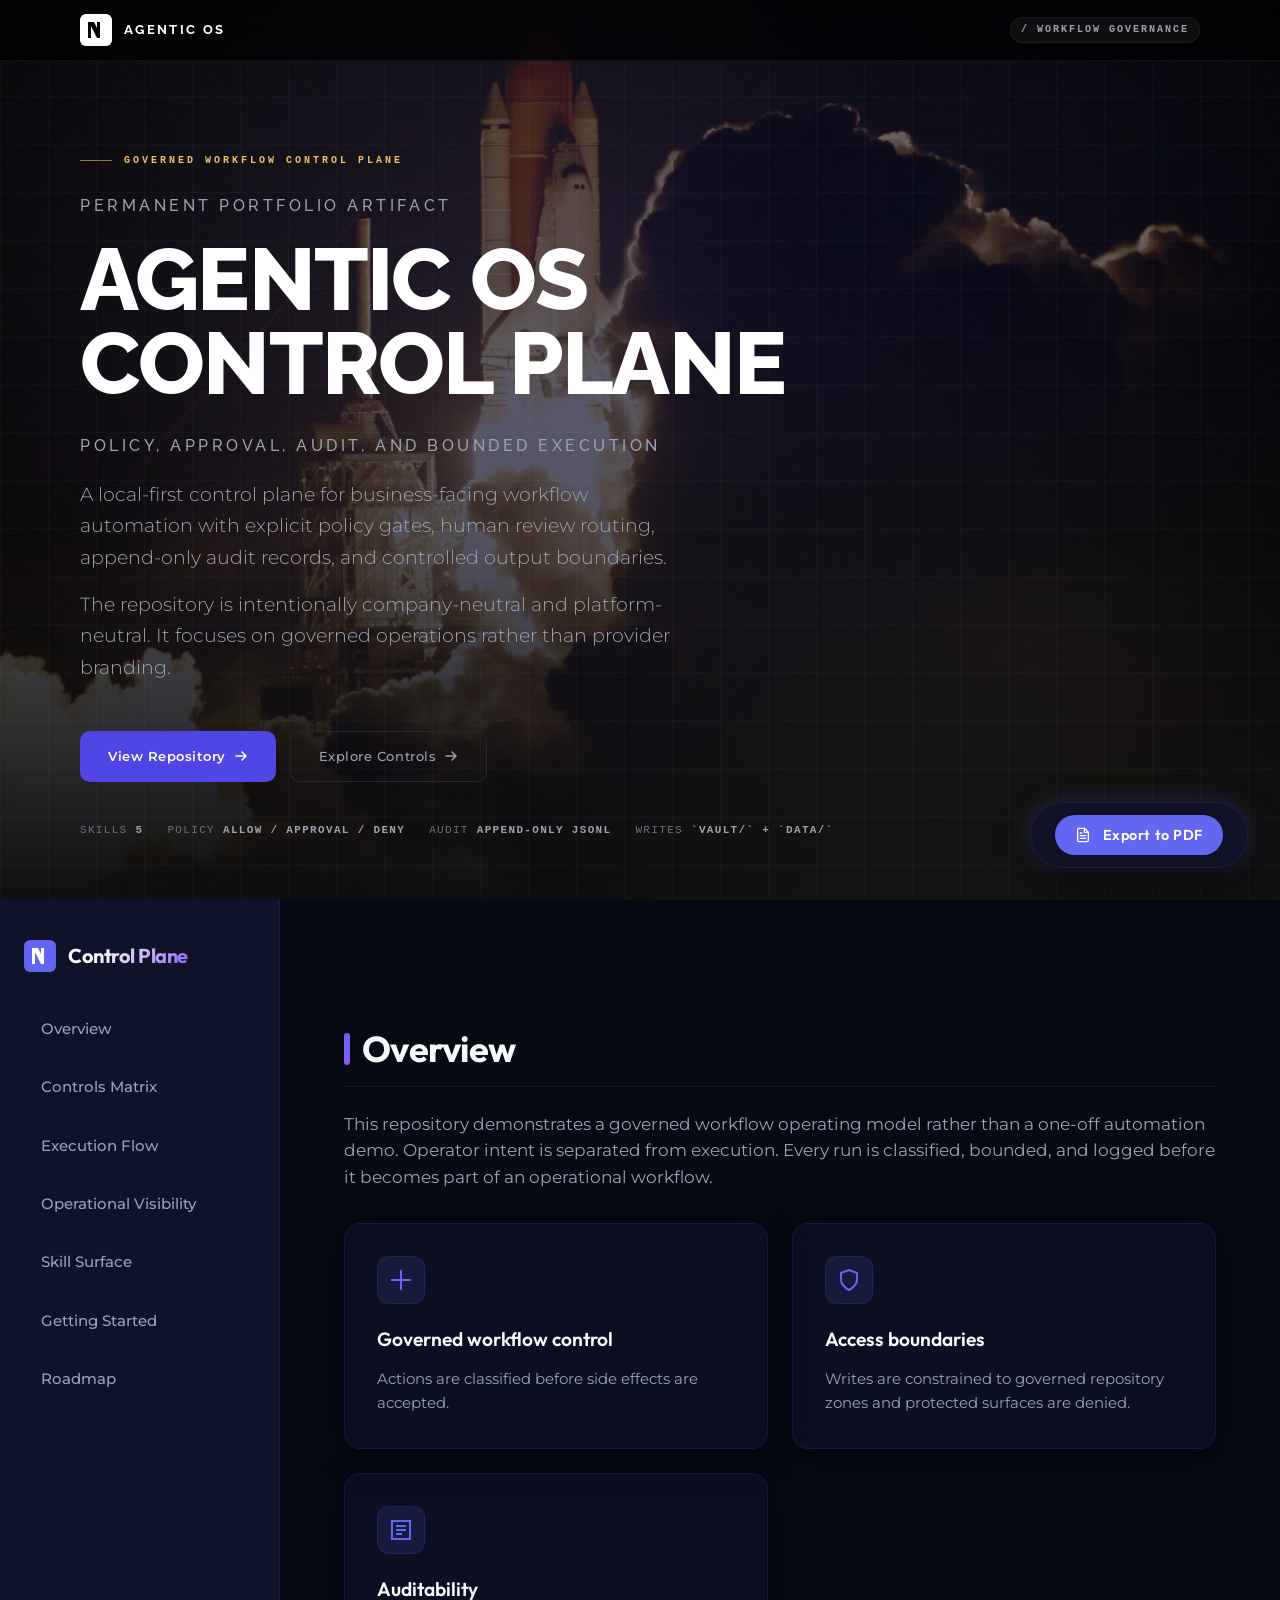
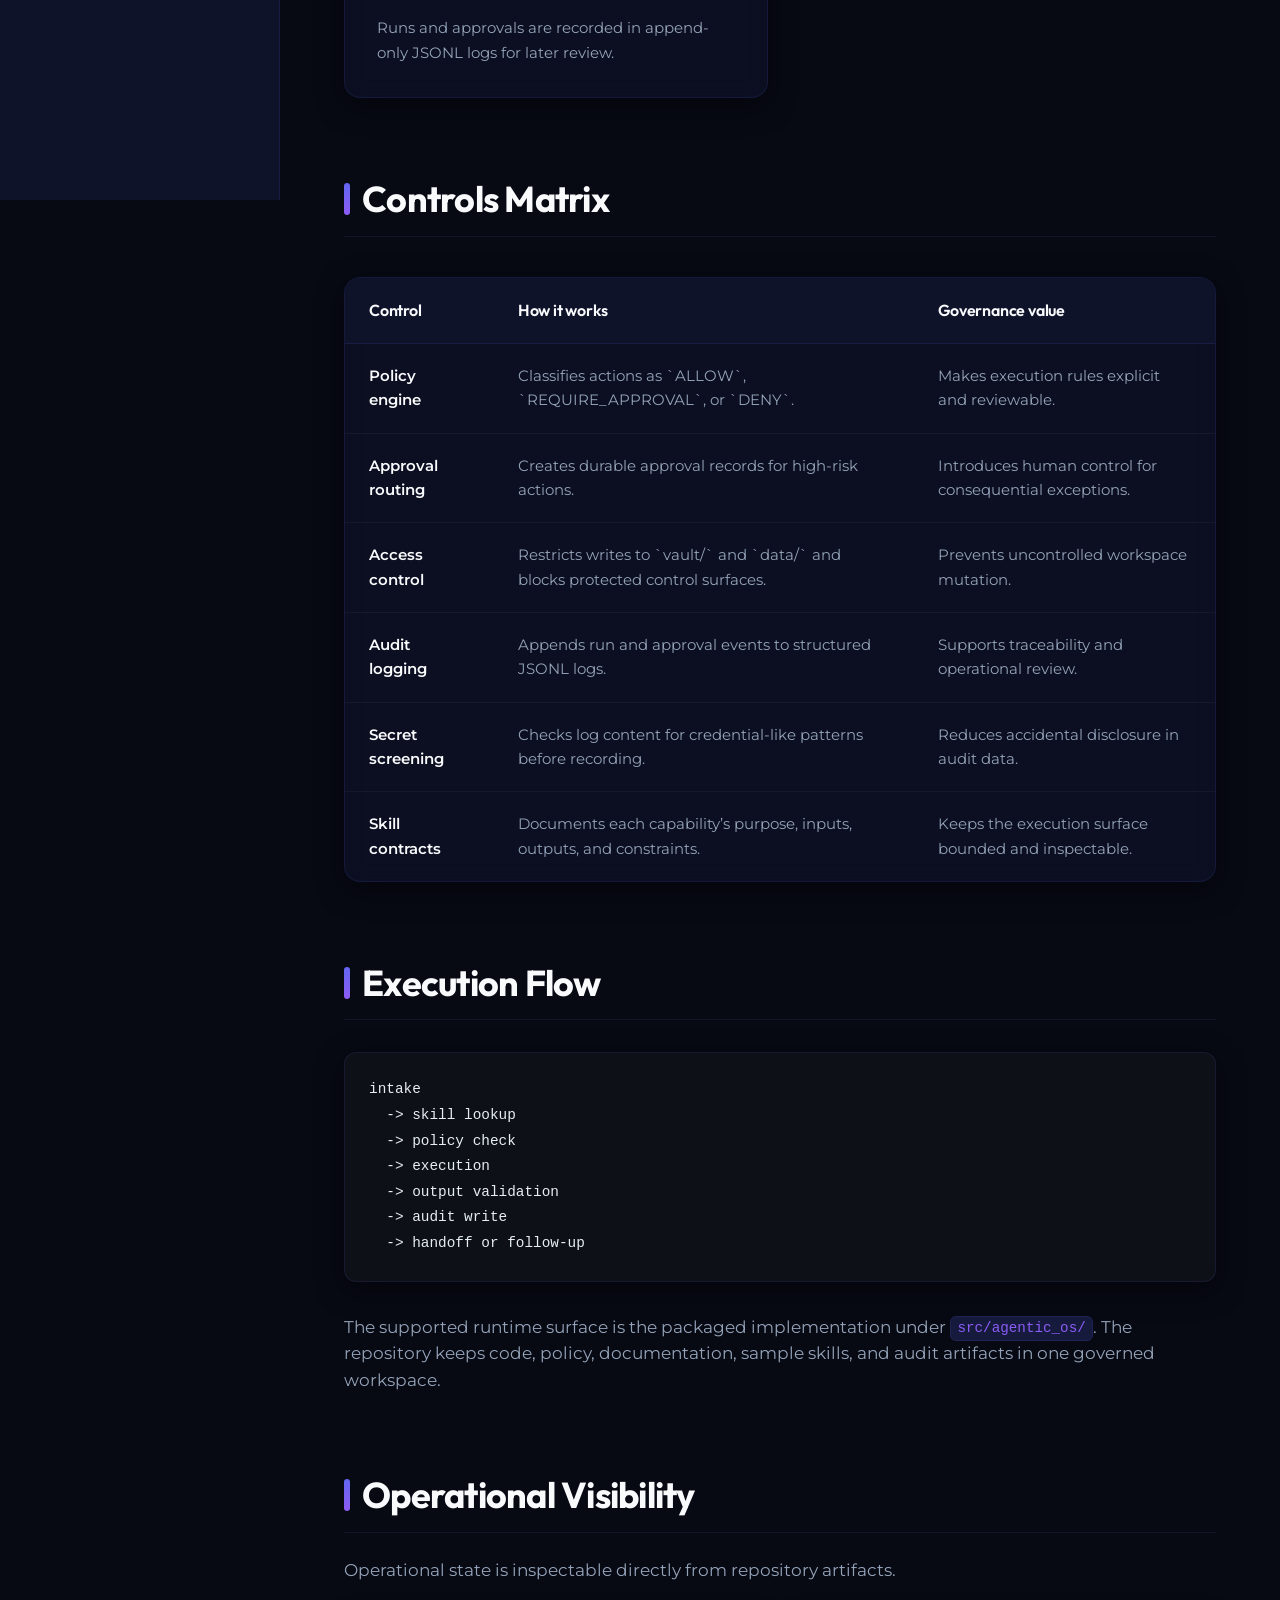
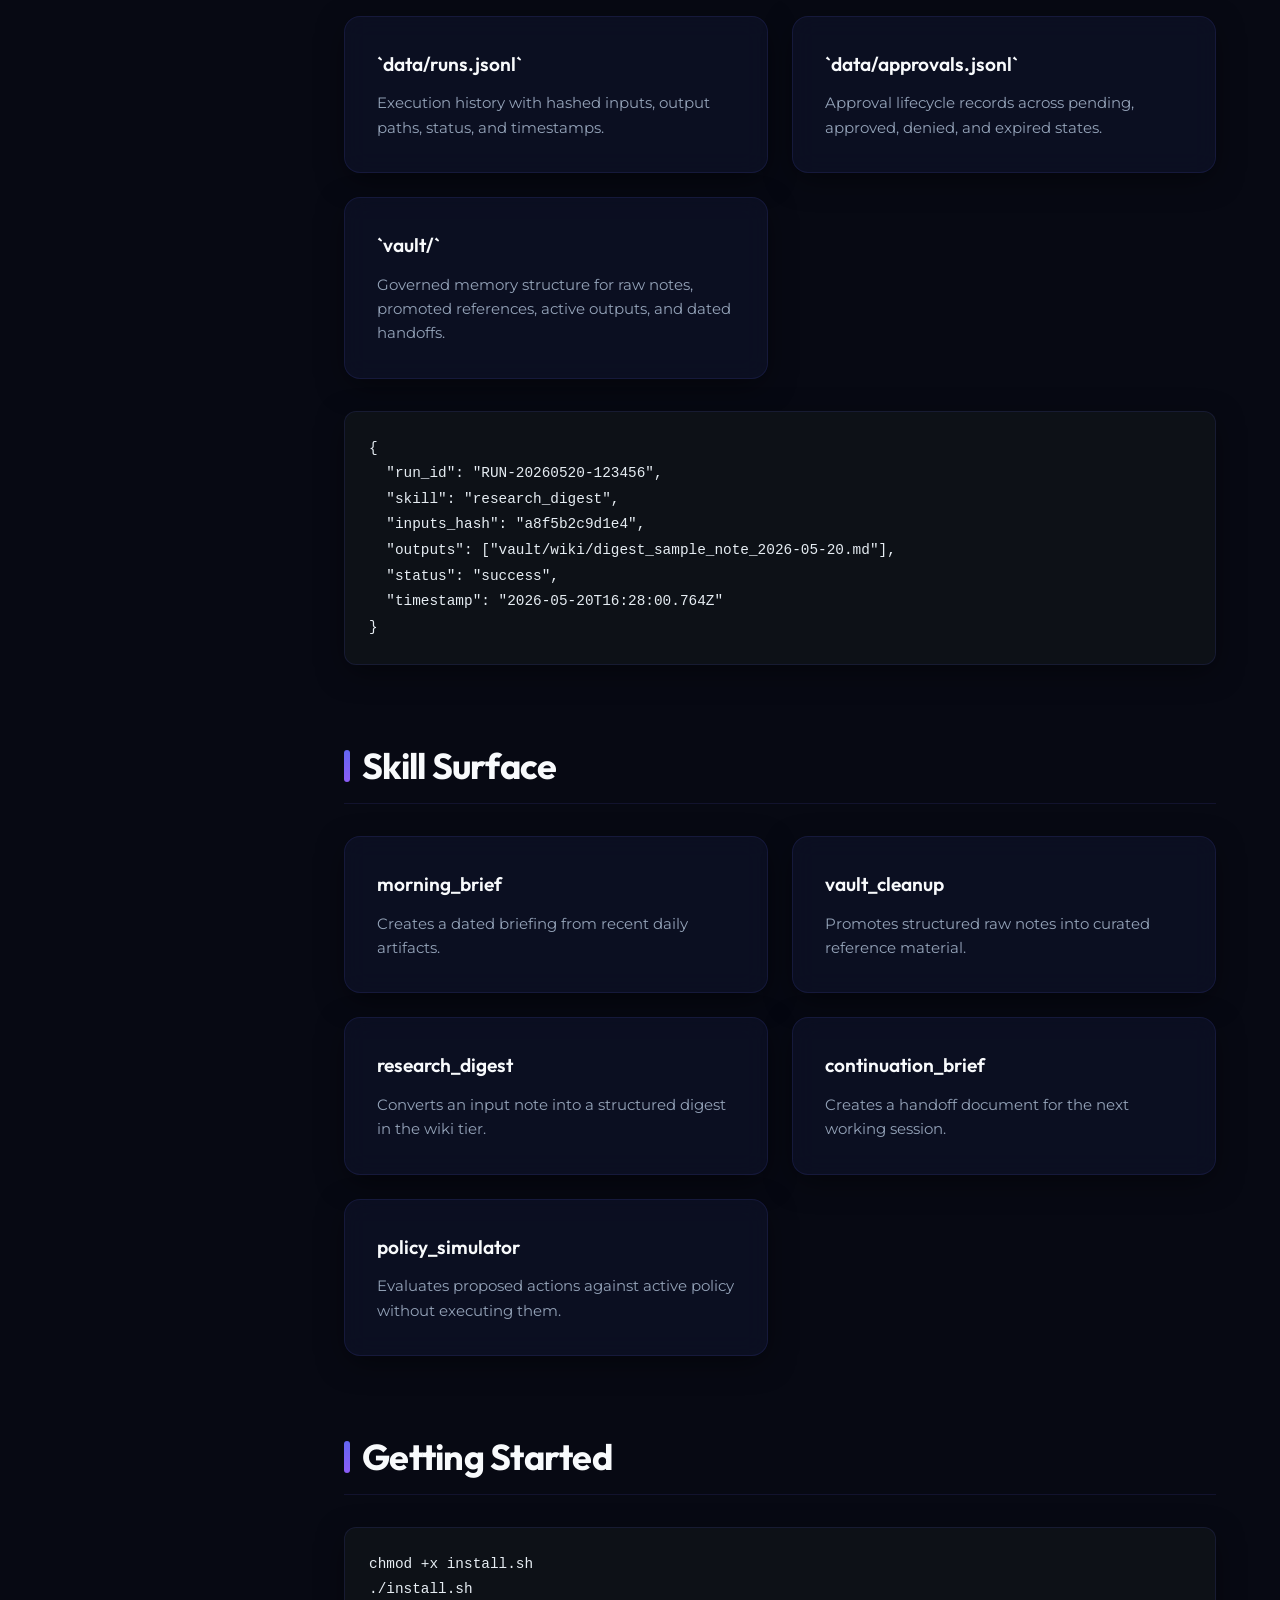
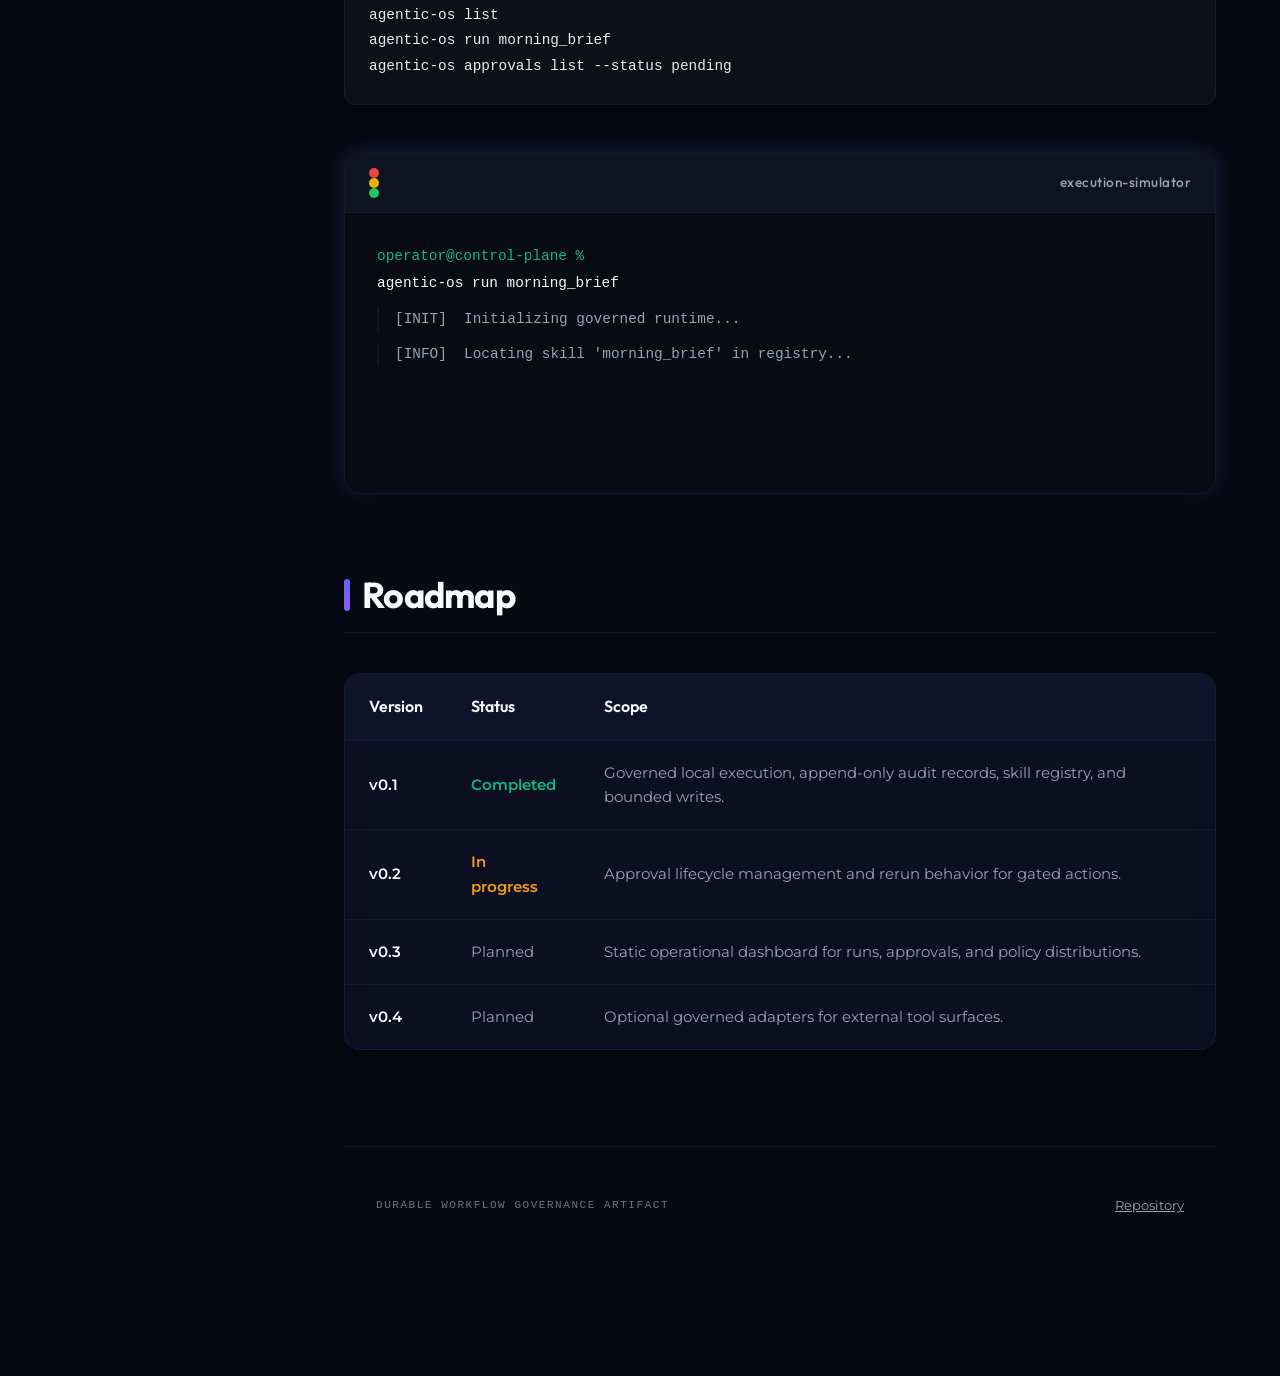
==== commit d7770fdb: "docs: reposition control plane as workflow governance platform Refresh portfolio documentation, land" ====
--- a/landing/index.html
+++ b/landing/index.html
@@ -3,81 +3,75 @@
 <head>
   <meta charset="UTF-8">
   <meta name="viewport" content="width=device-width, initial-scale=1.0">
-  <title>Agentic OS Control Plane - Governance Layer Documentation</title>
-  <meta name="description" content="Governed execution layer for workplace AI agents. Meticulous control boundaries, human approval pipelines, and cryptographic audit records.">
+  <title>Agentic OS Control Plane</title>
+  <meta name="description" content="Governed workflow control plane with approval routing, auditability, access boundaries, and operational visibility.">
   <link rel="preconnect" href="https://fonts.googleapis.com">
   <link rel="preconnect" href="https://fonts.gstatic.com" crossorigin>
   <link href="https://fonts.googleapis.com/css2?family=Raleway:wght@300;400;500;600;700;800&family=Montserrat:wght@300;400;500;600;700&display=swap" rel="stylesheet">
   <link rel="stylesheet" href="style.css">
 </head>
 <body>
-
-  <!-- Background Glowing Blobs -->
   <div class="bg-glow-container">
     <div class="bg-glow-purple"></div>
     <div class="bg-glow-indigo"></div>
   </div>
 
-<!-- Nav -->
-<nav class="hero-nav">
-  <div class="container">
-    <div class="nav-inner">
-      <div class="nav-logo">
-        <div class="nav-mark" aria-hidden="true">
-          <svg viewBox="0 0 20 20" fill="none" xmlns="http://www.w3.org/2000/svg">
-            <rect x="2" y="2" width="3" height="16" fill="#000"/>
-            <polygon points="5,2 8,2 14,14 14,18 11,18 5,6" fill="#000"/>
-            <rect x="11" y="2" width="3" height="16" fill="#000"/>
-          </svg>
-        </div>
-        <span class="nav-name">Nicholas Hidalgo</span>
-      </div>
-      <span class="nav-tag">/ Governed Agentic AI</span>
-    </div>
-  </div>
-</nav>
-
-<!-- Hero -->
-<section class="hero" id="introduction">
-  <img class="hero-img" src="img/hero-shuttle-launch.jpg" alt="" aria-hidden="true" loading="eager" decoding="async">
-  <div class="hero-overlay" aria-hidden="true"></div>
-  <div class="hero-bg" aria-hidden="true"></div>
-  <div class="hero-grid" aria-hidden="true"></div>
-  <div class="container">
-    <div class="hero-content">
-      <p class="hero-kicker">Governed Agentic AI / Enterprise Control Plane</p>
-      <p class="hero-subhead">Interactive Documentation</p>
-      <h1 class="hero-title">AGENTIC OS<br>CONTROL PLANE</h1>
-      <p class="hero-subhead">Governed Execution Layer for Workplace AI Agents</p>
-      <p class="hero-tagline">
-        A working <strong>governed agentic AI</strong> system that ships into corporate functions with policy controls, approval gates, and full audit trails.
-      </p>
-      <p class="hero-tagline">
-        Policy engine, skill registry, human approval workflow, output validation, secret detection, append-only audit log, and a pytest suite that validates the full control surface.
-      </p>
-      <div class="hero-actions">
-        <a href="https://github.com/nicholashidalgo/agentic-os-control-plane" target="_blank" rel="noopener" class="btn-primary">
-          View on GitHub
-          <svg width="14" height="14" viewBox="0 0 14 14" fill="none"><path d="M2 7h10M8 3l4 4-4 4" stroke="currentColor" stroke-width="1.5" stroke-linecap="round" stroke-linejoin="round"/></svg>
-        </a>
-        <a href="#relevance" class="btn-secondary">
-          Read the Docs
-          <svg width="14" height="14" viewBox="0 0 14 14" fill="none"><path d="M2 7h10M8 3l4 4-4 4" stroke="currentColor" stroke-width="1.5" stroke-linecap="round" stroke-linejoin="round"/></svg>
-        </a>
-      </div>
-      <div class="hero-stats">
-        <span>Tests <strong>59</strong></span>
-        <span>Skills <strong>7</strong></span>
-        <span>Policy <strong>ALLOW / APPROVE / DENY</strong></span>
-        <span>Audit <strong>Append-only JSONL</strong></span>
+  <nav class="hero-nav">
+    <div class="container">
+      <div class="nav-inner">
+        <div class="nav-logo">
+          <div class="nav-mark" aria-hidden="true">
+            <svg viewBox="0 0 20 20" fill="none" xmlns="http://www.w3.org/2000/svg">
+              <rect x="2" y="2" width="3" height="16" fill="#000"/>
+              <polygon points="5,2 8,2 14,14 14,18 11,18 5,6" fill="#000"/>
+              <rect x="11" y="2" width="3" height="16" fill="#000"/>
+            </svg>
+          </div>
+          <span class="nav-name">Agentic OS</span>
+        </div>
+        <span class="nav-tag">/ workflow governance</span>
       </div>
     </div>
-  </div>
-</section>
+  </nav>
+
+  <section class="hero" id="introduction">
+    <img class="hero-img" src="img/hero-shuttle-launch.jpg" alt="" aria-hidden="true" loading="eager" decoding="async">
+    <div class="hero-overlay" aria-hidden="true"></div>
+    <div class="hero-bg" aria-hidden="true"></div>
+    <div class="hero-grid" aria-hidden="true"></div>
+    <div class="container">
+      <div class="hero-content">
+        <p class="hero-kicker">Governed workflow control plane</p>
+        <p class="hero-subhead">Permanent portfolio artifact</p>
+        <h1 class="hero-title">AGENTIC OS<br>CONTROL PLANE</h1>
+        <p class="hero-subhead">Policy, approval, audit, and bounded execution</p>
+        <p class="hero-tagline">
+          A local-first control plane for business-facing workflow automation with explicit policy gates, human review routing, append-only audit records, and controlled output boundaries.
+        </p>
+        <p class="hero-tagline">
+          The repository is intentionally company-neutral and platform-neutral. It focuses on governed operations rather than provider branding.
+        </p>
+        <div class="hero-actions">
+          <a href="https://github.com/nicholashidalgo/agentic-os-control-plane" target="_blank" rel="noopener" class="btn-primary">
+            View Repository
+            <svg width="14" height="14" viewBox="0 0 14 14" fill="none"><path d="M2 7h10M8 3l4 4-4 4" stroke="currentColor" stroke-width="1.5" stroke-linecap="round" stroke-linejoin="round"/></svg>
+          </a>
+          <a href="#controls" class="btn-secondary">
+            Explore Controls
+            <svg width="14" height="14" viewBox="0 0 14 14" fill="none"><path d="M2 7h10M8 3l4 4-4 4" stroke="currentColor" stroke-width="1.5" stroke-linecap="round" stroke-linejoin="round"/></svg>
+          </a>
+        </div>
+        <div class="hero-stats">
+          <span>Skills <strong>5</strong></span>
+          <span>Policy <strong>ALLOW / APPROVAL / DENY</strong></span>
+          <span>Audit <strong>Append-only JSONL</strong></span>
+          <span>Writes <strong>`vault/` + `data/`</strong></span>
+        </div>
+      </div>
+    </div>
+  </section>
 
   <div class="layout-wrapper">
-
-    <!-- Sidebar Navigation -->
     <aside class="sidebar">
       <div class="sidebar-logo">
         <div class="nav-mark" aria-hidden="true" style="background:#6366f1;">
@@ -87,377 +81,159 @@
             <rect x="11" y="2" width="3" height="16" fill="#fff"/>
           </svg>
         </div>
-        <h2>Nicholas Hidalgo</h2>
+        <h2>Control Plane</h2>
       </div>
 
       <ul class="nav-menu">
-        <li class="nav-item"><a href="#relevance">Enterprise Value</a></li>
+        <li class="nav-item"><a href="#overview">Overview</a></li>
         <li class="nav-item"><a href="#controls">Controls Matrix</a></li>
-        <li class="nav-item"><a href="#architecture">Architecture Flow</a></li>
+        <li class="nav-item"><a href="#execution">Execution Flow</a></li>
+        <li class="nav-item"><a href="#visibility">Operational Visibility</a></li>
+        <li class="nav-item"><a href="#skills">Skill Surface</a></li>
         <li class="nav-item"><a href="#getting-started">Getting Started</a></li>
-        <li class="nav-item"><a href="#skill-system">Skill System</a></li>
-        <li class="nav-item"><a href="#policy-layer">Policy Boundaries</a></li>
-        <li class="nav-item"><a href="#audit-log">Audit Infrastructure</a></li>
-        <li class="nav-item"><a href="#roadmap">Milestone Roadmap</a></li>
-        <li class="nav-item"><a href="#repo-structure">Workspace Topology</a></li>
+        <li class="nav-item"><a href="#roadmap">Roadmap</a></li>
       </ul>
     </aside>
 
-    <!-- Main Content Area -->
     <main class="main-content">
-
-      <!-- Section: Enterprise & Workplace Relevance -->
-      <section id="relevance">
-        <h2 class="section-heading">Enterprise AI Platform Relevance</h2>
-        <p>This project is designed as a vendor-neutral governance pattern for workplace AI agents. It is not tied to a single model provider or agent framework. The same control-plane pattern applies across diverse enterprise ecosystems:</p>
-        
+      <section id="overview">
+        <h2 class="section-heading">Overview</h2>
+        <p>
+          This repository demonstrates a governed workflow operating model rather than a one-off automation demo. Operator intent is separated from execution. Every run is classified, bounded, and logged before it becomes part of an operational workflow.
+        </p>
+        <div class="card-grid">
+          <div class="info-card">
+            <div class="info-card-icon">
+              <svg viewBox="0 0 24 24" width="24" height="24" stroke="currentColor" stroke-width="2" fill="none"><path d="M12 2v20M2 12h20"></path></svg>
+            </div>
+            <h4>Governed workflow control</h4>
+            <p>Actions are classified before side effects are accepted.</p>
+          </div>
+          <div class="info-card">
+            <div class="info-card-icon">
+              <svg viewBox="0 0 24 24" width="24" height="24" stroke="currentColor" stroke-width="2" fill="none"><path d="M12 22s8-4 8-10V5l-8-3-8 3v7c0 6 8 10 8 10z"></path></svg>
+            </div>
+            <h4>Access boundaries</h4>
+            <p>Writes are constrained to governed repository zones and protected surfaces are denied.</p>
+          </div>
+          <div class="info-card">
+            <div class="info-card-icon">
+              <svg viewBox="0 0 24 24" width="24" height="24" stroke="currentColor" stroke-width="2" fill="none"><path d="M3 3h18v18H3z"></path><path d="M7 8h10M7 12h10M7 16h6"></path></svg>
+            </div>
+            <h4>Auditability</h4>
+            <p>Runs and approvals are recorded in append-only JSONL logs for later review.</p>
+          </div>
+        </div>
+      </section>
+
+      <section id="controls">
+        <h2 class="section-heading">Controls Matrix</h2>
         <div class="table-container">
           <table class="doc-table">
             <thead>
               <tr>
-                <th style="width: 30%">Platform</th>
-                <th>How this control plane applies</th>
+                <th>Control</th>
+                <th>How it works</th>
+                <th>Governance value</th>
               </tr>
             </thead>
             <tbody>
               <tr>
-                <td><strong>Microsoft Foundry / Azure AI</strong></td>
-                <td>Adds policy, approval, audit, and evaluation controls around enterprise agent workflows.</td>
-              </tr>
-              <tr>
-                <td><strong>OpenAI Agents</strong></td>
-                <td>Governs tool use, handoffs, SQL actions, document actions, and approval-required tasks.</td>
-              </tr>
-              <tr>
-                <td><strong>Amazon Bedrock Agents</strong></td>
-                <td>Adds an enterprise control layer for agent actions, knowledge-base access, and workflow execution.</td>
-              </tr>
-              <tr>
-                <td><strong>Databricks AI/BI Genie</strong></td>
-                <td>Supports governed natural-language analytics through approved definitions, query boundaries, and review paths.</td>
-              </tr>
-              <tr>
-                <td><strong>Local LLM / MCP Tooling</strong></td>
-                <td>Enables local-first workflow automation with controlled tool access and audit logging.</td>
+                <td><strong>Policy engine</strong></td>
+                <td>Classifies actions as `ALLOW`, `REQUIRE_APPROVAL`, or `DENY`.</td>
+                <td>Makes execution rules explicit and reviewable.</td>
+              </tr>
+              <tr>
+                <td><strong>Approval routing</strong></td>
+                <td>Creates durable approval records for high-risk actions.</td>
+                <td>Introduces human control for consequential exceptions.</td>
+              </tr>
+              <tr>
+                <td><strong>Access control</strong></td>
+                <td>Restricts writes to `vault/` and `data/` and blocks protected control surfaces.</td>
+                <td>Prevents uncontrolled workspace mutation.</td>
+              </tr>
+              <tr>
+                <td><strong>Audit logging</strong></td>
+                <td>Appends run and approval events to structured JSONL logs.</td>
+                <td>Supports traceability and operational review.</td>
+              </tr>
+              <tr>
+                <td><strong>Secret screening</strong></td>
+                <td>Checks log content for credential-like patterns before recording.</td>
+                <td>Reduces accidental disclosure in audit data.</td>
+              </tr>
+              <tr>
+                <td><strong>Skill contracts</strong></td>
+                <td>Documents each capability’s purpose, inputs, outputs, and constraints.</td>
+                <td>Keeps the execution surface bounded and inspectable.</td>
               </tr>
             </tbody>
           </table>
         </div>
-
-        <h3 class="sub-heading">Workplace Production Relevance</h3>
-        <blockquote>
-          <p>"How do we let AI agents help with real business work while preserving human oversight, policy compliance, auditability, and operational control?"</p>
-        </blockquote>
-        <p>This pattern addresses high-value corporate-function workflows such as finance operations, contract intake, document review, procurement support, HR knowledge retrieval, project status follow-up, executive reporting, internal knowledge automation, analytics request routing, and data operations.</p>
-      </section>
-
-      <!-- Section: Enterprise Controls Matrix -->
-      <section id="controls">
-        <h2 class="section-heading">Enterprise Controls Demonstrated</h2>
-        <div class="table-container">
-          <table class="doc-table">
-            <thead>
-              <tr>
-                <th style="width: 25%">Control</th>
-                <th style="width: 45%">What it does</th>
-                <th>Workplace relevance</th>
-              </tr>
-            </thead>
-            <tbody>
-              <tr>
-                <td><strong>Policy engine</strong></td>
-                <td>Classifies actions as allowed, denied, or requiring approval.</td>
-                <td>Prevents unmanaged agent behavior.</td>
-              </tr>
-              <tr>
-                <td><strong>Human approval workflow</strong></td>
-                <td>Pauses sensitive actions until a person approves or denies them.</td>
-                <td>Keeps humans in control of high-risk work.</td>
-              </tr>
-              <tr>
-                <td><strong>Skill registry</strong></td>
-                <td>Defines approved agent capabilities.</td>
-                <td>Prevents agents from using undefined or unapproved tools.</td>
-              </tr>
-              <tr>
-                <td><strong>Skill contracts</strong></td>
-                <td>Documents purpose, inputs, outputs, and constraints.</td>
-                <td>Makes agent behavior explicit and testable.</td>
-              </tr>
-              <tr>
-                <td><strong>Output validation</strong></td>
-                <td>Blocks writes outside approved paths.</td>
-                <td>Reduces risk of uncontrolled system changes.</td>
-              </tr>
-              <tr>
-                <td><strong>Secret detection</strong></td>
-                <td>Checks for credential-like patterns.</td>
-                <td>Reduces exposure of sensitive information.</td>
-              </tr>
-              <tr>
-                <td><strong>Append-only audit log</strong></td>
-                <td>Records execution, outputs, status, and timestamps.</td>
-                <td>Creates traceability for governance and review.</td>
-              </tr>
-              <tr>
-                <td><strong>Test suite</strong></td>
-                <td>Validates policy, registry, runtime, and simulator behavior.</td>
-                <td>Supports release discipline before broader use.</td>
-              </tr>
-            </tbody>
-          </table>
-        </div>
-      </section>
-
-      <!-- Section: Architecture (Hand-Crafted SVGs with high-fidelity animations) -->
-      <section id="architecture">
-        <h2 class="section-heading">Architecture & System Topography</h2>
-        <p>The architecture separates agent intent from governed execution. Runtimes request work, but actions flow through the same registry, policy, approval, and audit path before execution is considered valid.</p>
-        
-        <!-- SVG 1: Core System Architecture Flow -->
-        <div class="diagram-container">
-          <div class="diagram-header">
-            <div class="diagram-title"><span class="pulse-dot"></span> System Topology & Flowchart</div>
-            <div class="diagram-controls">
-              <span style="color:var(--text-muted); font-size:0.8rem; line-height:30px;">Hover components to trace flows</span>
-            </div>
-          </div>
-          
-          <svg class="svg-diagram" width="900" height="650" viewBox="0 0 900 650" fill="none" xmlns="http://www.w3.org/2000/svg">
-            <defs>
-              <linearGradient id="grad-subgraph" x1="0%" y1="0%" x2="100%" y2="100%">
-                <stop offset="0%" stop-color="rgba(99, 102, 241, 0.05)" />
-                <stop offset="100%" stop-color="rgba(139, 92, 246, 0.01)" />
-              </linearGradient>
-              <linearGradient id="grad-node-core" x1="0%" y1="0%" x2="100%" y2="100%">
-                <stop offset="0%" stop-color="#1e1b4b" />
-                <stop offset="100%" stop-color="#311042" />
-              </linearGradient>
-              <linearGradient id="line-grad" x1="0%" y1="0%" x2="100%" y2="100%">
-                <stop offset="0%" stop-color="#6366f1" />
-                <stop offset="100%" stop-color="#8b5cf6" />
-              </linearGradient>
-              <filter id="glow" x="-20%" y="-20%" width="140%" height="140%">
-                <feGaussianBlur stdDeviation="6" result="blur" />
-                <feComposite in="SourceGraphic" in2="blur" operator="over" />
-              </filter>
-            </defs>
-
-            <!-- SUBGRAPH: Business Workflows -->
-            <rect class="svg-subgraph-bg" x="20" y="20" width="860" height="100" fill="url(#grad-subgraph)" />
-            <text class="svg-subgraph-label" x="35" y="45">BUSINESS WORKFLOWS</text>
-            
-            <g class="svg-node" id="node-finance">
-              <rect class="svg-node-bg" x="40" y="60" width="140" height="45" />
-              <text class="svg-node-text-title" x="110" y="87" text-anchor="middle">Finance / Reporting</text>
-            </g>
-            <g class="svg-node" id="node-hr">
-              <rect class="svg-node-bg" x="210" y="60" width="140" height="45" />
-              <text class="svg-node-text-title" x="280" y="87" text-anchor="middle">HR / Support</text>
-            </g>
-            <g class="svg-node" id="node-legal">
-              <rect class="svg-node-bg" x="380" y="60" width="140" height="45" />
-              <text class="svg-node-text-title" x="450" y="87" text-anchor="middle">Legal / Review</text>
-            </g>
-            <g class="svg-node" id="node-ops">
-              <rect class="svg-node-bg" x="550" y="60" width="140" height="45" />
-              <text class="svg-node-text-title" x="620" y="87" text-anchor="middle">Operations / Projects</text>
-            </g>
-            <g class="svg-node" id="node-marketing">
-              <rect class="svg-node-bg" x="720" y="60" width="140" height="45" />
-              <text class="svg-node-text-title" x="790" y="87" text-anchor="middle">Knowledge Work</text>
-            </g>
-
-            <!-- SUBGRAPH: Enterprise AI Platforms -->
-            <rect class="svg-subgraph-bg" x="20" y="160" width="860" height="100" fill="url(#grad-subgraph)" />
-            <text class="svg-subgraph-label" x="35" y="185">ENTERPRISE AI PLATFORMS</text>
-
-            <g class="svg-node" id="node-azure">
-              <rect class="svg-node-bg" x="40" y="200" width="140" height="45" />
-              <text class="svg-node-text-title" x="110" y="227" text-anchor="middle">Azure AI Foundry</text>
-            </g>
-            <g class="svg-node" id="node-openai">
-              <rect class="svg-node-bg" x="210" y="200" width="140" height="45" />
-              <text class="svg-node-text-title" x="280" y="227" text-anchor="middle">OpenAI Agents</text>
-            </g>
-            <g class="svg-node" id="node-bedrock">
-              <rect class="svg-node-bg" x="380" y="200" width="140" height="45" />
-              <text class="svg-node-text-title" x="450" y="227" text-anchor="middle">Bedrock Agents</text>
-            </g>
-            <g class="svg-node" id="node-genie">
-              <rect class="svg-node-bg" x="550" y="200" width="140" height="45" />
-              <text class="svg-node-text-title" x="620" y="227" text-anchor="middle">AI/BI Genie</text>
-            </g>
-            <g class="svg-node" id="node-local">
-              <rect class="svg-node-bg" x="720" y="200" width="140" height="45" />
-              <text class="svg-node-text-title" x="790" y="227" text-anchor="middle">Local LLM / MCP</text>
-            </g>
-
-            <!-- CONNECTIONS: Business -> Platforms -->
-            <path class="svg-connection-flow svg-connection-flow-slow" d="M110,105 L110,200" />
-            <path class="svg-connection-flow svg-connection-flow-slow" d="M280,105 L280,200" />
-            <path class="svg-connection-flow svg-connection-flow-slow" d="M450,105 L450,200" />
-            <path class="svg-connection-flow svg-connection-flow-slow" d="M620,105 L620,200" />
-            <path class="svg-connection-flow svg-connection-flow-slow" d="M790,105 L790,200" />
-
-            <!-- CORE: Governed Agent Control Plane -->
-            <g class="svg-node" id="node-controlplane">
-              <rect class="svg-node-bg" x="300" y="290" width="300" height="55" fill="url(#grad-node-core)" stroke="#6366f1" stroke-width="2" filter="url(#glow)" />
-              <text class="svg-node-text-title" x="450" y="323" text-anchor="middle" font-size="15" fill="#f8fafc">Governed Agent Control Plane</text>
-            </g>
-
-            <!-- CONNECTIONS: Platforms -> Control Plane -->
-            <path class="svg-connection-flow" d="M110,245 L110,265 L330,265 L330,290" />
-            <path class="svg-connection-flow" d="M280,245 L280,275 L380,275 L380,290" />
-            <path class="svg-connection-flow" d="M450,245 L450,290" />
-            <path class="svg-connection-flow" d="M620,245 L620,275 L520,275 L520,290" />
-            <path class="svg-connection-flow" d="M790,245 L790,265 L570,265 L570,290" />
-
-            <!-- COMPONENT PIPELINES: Registry & Policy Engine -->
-            <g class="svg-node" id="node-registry">
-              <rect class="svg-node-bg" x="180" y="380" width="200" height="50" />
-              <text class="svg-node-text-title" x="280" y="410" text-anchor="middle">Skill Registry</text>
-            </g>
-            <g class="svg-node" id="node-policy">
-              <rect class="svg-node-bg" x="520" y="380" width="200" height="50" stroke="#f59e0b" />
-              <text class="svg-node-text-title" x="620" y="410" text-anchor="middle">Policy Engine</text>
-            </g>
-
-            <path class="svg-connection-flow svg-connection-flow-fast" d="M400,345 L400,365 L280,365 L280,380" />
-            <path class="svg-connection-flow svg-connection-flow-fast" d="M500,345 L500,365 L620,365 L620,380" />
-
-            <!-- OUTPUT DECISIONS -->
-            <g class="svg-node" id="node-approved">
-              <rect class="svg-node-bg" x="80" y="470" width="180" height="45" stroke="#10b981" />
-              <text class="svg-node-text-title" x="170" y="497" text-anchor="middle" fill="#10b981">Approved Skills / Tools</text>
-            </g>
-            <g class="svg-node" id="node-approvals-queue">
-              <rect class="svg-node-bg" x="360" y="470" width="180" height="45" stroke="#f59e0b" />
-              <text class="svg-node-text-title" x="450" y="497" text-anchor="middle" fill="#f59e0b">Human Approval Queue</text>
-            </g>
-            <g class="svg-node" id="node-denied-log">
-              <rect class="svg-node-bg" x="640" y="470" width="180" height="45" stroke="#f43f5e" />
-              <text class="svg-node-text-title" x="730" y="497" text-anchor="middle" fill="#f43f5e">Denied Action Logged</text>
-            </g>
-
-            <!-- CONNECTIONS: Policy -> Outputs -->
-            <path class="svg-connection-flow" d="M580,430 L580,450 L170,450 L170,470" />
-            <path class="svg-connection-flow" d="M620,430 L620,450 L450,450 L450,470" />
-            <path class="svg-connection-flow" d="M660,430 L660,450 L730,450 L730,470" />
-
-            <!-- COMPLETED PATHS -->
-            <g class="svg-node" id="node-approved-data">
-              <rect class="svg-node-bg" x="80" y="550" width="180" height="45" />
-              <text class="svg-node-text-title" x="170" y="577" text-anchor="middle">Approved Data / APIs</text>
-            </g>
-            <g class="svg-node" id="node-audit-log-record">
-              <rect class="svg-node-bg" x="360" y="550" width="180" height="45" stroke="#10b981" />
-              <text class="svg-node-text-title" x="450" y="577" text-anchor="middle">Append-only Audit Log</text>
-            </g>
-
-            <path class="svg-connection-flow" d="M170,515 L170,550" />
-            <path class="svg-connection-flow" d="M260,492.5 L310,492.5 L310,572.5 L360,572.5" />
-            <path class="svg-connection-flow" d="M450,515 L450,550" />
-            <path class="svg-connection-flow" d="M640,492.5 L590,492.5 L590,572.5 L540,572.5" />
-
-            <!-- FEEDBACK / EVALUATION PATHS -->
-            <path class="svg-connection-flow svg-connection-flow-slow" d="M450,595 L450,610 L280,610" />
-            <g class="svg-node" id="node-monitoring">
-              <rect class="svg-node-bg" x="100" y="590" width="180" height="40" />
-              <text class="svg-node-text-title" x="190" y="615" text-anchor="middle">Evaluation & Monitoring</text>
-            </g>
-
-            <path class="svg-connection-flow svg-connection-flow-slow" d="M190,590 L190,317.5 L300,317.5" />
-          </svg>
-        </div>
-
-        <h3 class="sub-heading">Current Local Runtime</h3>
-        <p>The developer-focused execution engine intercepts tasks locally, enforcing boundaries on standard command-line agents (Claude Code, Codex) via simple YAML mappings and exit gates.</p>
-
-        <!-- SVG 2: Local Runtime Pipe -->
-        <div class="diagram-container">
-          <div class="diagram-header">
-            <div class="diagram-title"><span class="pulse-dot" style="background-color: var(--accent-purple); box-shadow: 0 0 8px var(--accent-purple);"></span> Developer Handoff Pipeline</div>
-          </div>
-          
-          <svg class="svg-diagram" width="800" height="420" viewBox="0 0 800 420" fill="none" xmlns="http://www.w3.org/2000/svg">
-            <g class="svg-node" id="node-cc">
-              <rect class="svg-node-bg" x="100" y="30" width="180" height="45" stroke="#d97706" />
-              <text class="svg-node-text-title" x="190" y="57" text-anchor="middle">Claude Code</text>
-            </g>
-            <g class="svg-node" id="node-cx">
-              <rect class="svg-node-bg" x="520" y="30" width="180" height="45" stroke="#412991" />
-              <text class="svg-node-text-title" x="610" y="57" text-anchor="middle">OpenAI Codex</text>
-            </g>
-
-            <g class="svg-node" id="node-claude-md">
-              <rect class="svg-node-bg" x="100" y="110" width="180" height="45" />
-              <text class="svg-node-text-title" x="190" y="137" text-anchor="middle">CLAUDE.md (Config)</text>
-            </g>
-            <g class="svg-node" id="node-agents-md">
-              <rect class="svg-node-bg" x="520" y="110" width="180" height="45" />
-              <text class="svg-node-text-title" x="610" y="137" text-anchor="middle">AGENTS.md (Config)</text>
-            </g>
-
-            <path class="svg-connection-flow" d="M190,75 L190,110" />
-            <path class="svg-connection-flow" d="M610,75 L610,110" />
-
-            <g class="svg-node" id="node-run-skill">
-              <rect class="svg-node-bg" x="300" y="190" width="200" height="50" fill="url(#grad-node-core)" stroke="#6366f1" />
-              <text class="svg-node-text-title" x="400" y="220" text-anchor="middle" fill="#f8fafc">run_skill.py (CLI)</text>
-            </g>
-
-            <path class="svg-connection-flow" d="M190,155 L190,175 L350,175 L350,190" />
-            <path class="svg-connection-flow" d="M610,155 L610,175 L450,175 L450,190" />
-
-            <g class="svg-node" id="node-registry-py">
-              <rect class="svg-node-bg" x="100" y="270" width="160" height="45" />
-              <text class="svg-node-text-title" x="180" y="297" text-anchor="middle">registry.py</text>
-            </g>
-            <g class="svg-node" id="node-policy-py">
-              <rect class="svg-node-bg" x="540" y="270" width="160" height="45" />
-              <text class="svg-node-text-title" x="620" y="297" text-anchor="middle">policy.py</text>
-            </g>
-
-            <path class="svg-connection-flow svg-connection-flow-fast" d="M350,240 L350,255 L180,255 L180,270" />
-            <path class="svg-connection-flow svg-connection-flow-fast" d="M450,240 L450,255 L620,255 L620,270" />
-
-            <!-- Local Target folders -->
-            <g class="svg-node" id="node-skills-folder">
-              <rect class="svg-node-bg" x="80" y="345" width="160" height="45" stroke="#10b981" />
-              <text class="svg-node-text-title" x="160" y="372" text-anchor="middle">skills/ (Approved)</text>
-            </g>
-            <g class="svg-node" id="node-approvals-json">
-              <rect class="svg-node-bg" x="320" y="345" width="160" height="45" stroke="#f59e0b" />
-              <text class="svg-node-text-title" x="400" y="372" text-anchor="middle">approvals.jsonl</text>
-            </g>
-            <g class="svg-node" id="node-exit-gate">
-              <rect class="svg-node-bg" x="560" y="345" width="160" height="45" stroke="#f43f5e" />
-              <text class="svg-node-text-title" x="640" y="372" text-anchor="middle" fill="#fca5a5">exit 1 (Blocked)</text>
-            </g>
-
-            <path class="svg-connection-flow" d="M180,315 L180,345" />
-            <path class="svg-connection-flow" d="M620,315 L620,330 L400,330 L400,345" />
-            <path class="svg-connection-flow" d="M620,315 L620,345" />
-          </svg>
-        </div>
-      </section>
-
-      <!-- Section: Getting Started -->
+      </section>
+
+      <section id="execution">
+        <h2 class="section-heading">Execution Flow</h2>
+        <pre class="code-block"><code class="language-text">intake
+  -> skill lookup
+  -> policy check
+  -> execution
+  -> output validation
+  -> audit write
+  -> handoff or follow-up</code></pre>
+        <p>
+          The supported runtime surface is the packaged implementation under <code class="inline-code">src/agentic_os/</code>. The repository keeps code, policy, documentation, sample skills, and audit artifacts in one governed workspace.
+        </p>
+      </section>
+
+      <section id="visibility">
+        <h2 class="section-heading">Operational Visibility</h2>
+        <p>Operational state is inspectable directly from repository artifacts.</p>
+        <div class="card-grid">
+          <div class="info-card">
+            <h4>`data/runs.jsonl`</h4>
+            <p>Execution history with hashed inputs, output paths, status, and timestamps.</p>
+          </div>
+          <div class="info-card">
+            <h4>`data/approvals.jsonl`</h4>
+            <p>Approval lifecycle records across pending, approved, denied, and expired states.</p>
+          </div>
+          <div class="info-card">
+            <h4>`vault/`</h4>
+            <p>Governed memory structure for raw notes, promoted references, active outputs, and dated handoffs.</p>
+          </div>
+        </div>
+
+        <pre class="code-block"><code class="language-json">{
+  "run_id": "RUN-20260520-123456",
+  "skill": "research_digest",
+  "inputs_hash": "a8f5b2c9d1e4",
+  "outputs": ["vault/wiki/digest_sample_note_2026-05-20.md"],
+  "status": "success",
+  "timestamp": "2026-05-20T16:28:00.764Z"
+}</code></pre>
+      </section>
+
+      <section id="skills">
+        <h2 class="section-heading">Skill Surface</h2>
+        <div class="card-grid">
+          <div class="info-card"><h4>morning_brief</h4><p>Creates a dated briefing from recent daily artifacts.</p></div>
+          <div class="info-card"><h4>vault_cleanup</h4><p>Promotes structured raw notes into curated reference material.</p></div>
+          <div class="info-card"><h4>research_digest</h4><p>Converts an input note into a structured digest in the wiki tier.</p></div>
+          <div class="info-card"><h4>continuation_brief</h4><p>Creates a handoff document for the next working session.</p></div>
+          <div class="info-card"><h4>policy_simulator</h4><p>Evaluates proposed actions against active policy without executing them.</p></div>
+        </div>
+      </section>
+
       <section id="getting-started">
         <h2 class="section-heading">Getting Started</h2>
-        <p>Three commands compile, configure, and initialize the governed environment locally:</p>
-        
-        <pre class="code-block"><code class="language-bash">git clone https://github.com/nicholashidalgo/agentic-os-control-plane
-cd agentic-os-control-plane
-chmod +x install.sh && ./install.sh</code></pre>
-        
-        <p><code class="inline-code">install.sh</code> creates the required memory vault structure, registers local dependencies, copies standard configurations, and sets up developer rules.</p>
-        
-        <h3 class="sub-heading">Interactive Control Plane Live simulation</h3>
-        <p>Witness how the control plane intercepts developer commands, pauses for Operator reviews, and appends cryptographic logs in real time:</p>
-        
-        <!-- Interactive Terminal Simulator -->
+        <pre class="code-block"><code class="language-bash">chmod +x install.sh
+./install.sh
+agentic-os list
+agentic-os run morning_brief
+agentic-os approvals list --status pending</code></pre>
+
         <div class="terminal-container">
           <div class="terminal-header">
             <div class="terminal-window-dots">
@@ -465,345 +241,66 @@
               <div class="window-dot dot-yellow"></div>
               <div class="window-dot dot-green"></div>
             </div>
-            <div class="terminal-title">hidalgo-systems-lab ~ execution-simulator</div>
+            <div class="terminal-title">execution-simulator</div>
           </div>
           <div class="terminal-body" id="terminal-mount">
-            <!-- App.js will mount terminal simulation details dynamically here -->
-            <div class="terminal-row"><span class="terminal-prompt">nick@hidalgo-os %</span><span class="terminal-cursor"></span></div>
-          </div>
-        </div>
-
-        <p>List pending reviews or manually action approvals at any time using the approvals routing CLI:</p>
-        <pre class="code-block"><code class="language-bash">python control_plane/run_skill.py --approvals list --status pending</code></pre>
-      </section>
-
-      <!-- Section: Skill System -->
-      <section id="skill-system">
-        <h2 class="section-heading">Skill System Contract</h2>
-        <p>Every tool executed by an agent is structured as an isolated, declared <strong>Skill</strong> consisting of an API contract (<code class="inline-code">SKILL.md</code>) and an entry module (<code class="inline-code">run.py</code>) implementing a deterministic input-output loop.</p>
-        
-        <div class="card-grid">
-          <div class="info-card">
-            <div class="info-card-icon">
-              <svg viewBox="0 0 24 24" width="24" height="24" stroke="currentColor" stroke-width="2" fill="none" stroke-linecap="round" stroke-linejoin="round"><path d="M12 2v2M12 20v2M4.93 4.93l1.41 1.41M17.66 17.66l1.41 1.41M2 12h2M20 12h2M6.34 17.66l-1.41 1.41M19.07 4.93l-1.41 1.41"></path><circle cx="12" cy="12" r="4"></circle></svg>
-            </div>
-            <h4>morning_brief</h4>
-            <p>Summarizes daily vault entries into a cohesive briefing document.</p>
-          </div>
-          <div class="info-card">
-            <div class="info-card-icon">
-              <svg viewBox="0 0 24 24" width="24" height="24" stroke="currentColor" stroke-width="2" fill="none" stroke-linecap="round" stroke-linejoin="round"><path d="m11.5 12.5 7-7a2.12 2.12 0 1 1 3 3l-7 7M15 9l3 3M9.5 14.5l-4 4a1.5 1.5 0 0 0 0 2l1 1a1.5 1.5 0 0 0 2 0l4-4"></path></svg>
-            </div>
-            <h4>vault_cleanup</h4>
-            <p>Promotes raw notes to clean reference entries based on structure rules.</p>
-          </div>
-          <div class="info-card">
-            <div class="info-card-icon">
-              <svg viewBox="0 0 24 24" width="24" height="24" stroke="currentColor" stroke-width="2" fill="none" stroke-linecap="round" stroke-linejoin="round"><circle cx="12" cy="12" r="3"></circle><circle cx="12" cy="5" r="3"></circle><circle cx="5" cy="19" r="3"></circle><circle cx="19" cy="19" r="3"></circle><path d="M12 8v1M5 16l5-2.5M19 16l-5-2.5"></path></svg>
-            </div>
-            <h4>research_digest</h4>
-            <p>Converts raw inputs into categorized research wikis.</p>
-          </div>
-          <div class="info-card">
-            <div class="info-card-icon">
-              <svg viewBox="0 0 24 24" width="24" height="24" stroke="currentColor" stroke-width="2" fill="none" stroke-linecap="round" stroke-linejoin="round"><path d="M21.5 2v6h-6M21.34 15.57a10 10 0 1 1-.57-8.38l5.67-5.67"></path></svg>
-            </div>
-            <h4>continuation_brief</h4>
-            <p>Creates seamless handoff states for consecutive agent shifts.</p>
-          </div>
-          <div class="info-card">
-            <div class="info-card-icon">
-              <svg viewBox="0 0 24 24" width="24" height="24" stroke="currentColor" stroke-width="2" fill="none" stroke-linecap="round" stroke-linejoin="round"><path d="M12 22s8-4 8-10V5l-8-3-8 3v7c0 6 8 10 8 10z"></path><path d="m9 11 2 2 4-4"></path></svg>
-            </div>
-            <h4>policy_simulator</h4>
-            <p>Evaluates batch agent actions against active rules without executing.</p>
-          </div>
-        </div>
-      </section>
-
-      <!-- Section: Policy Boundaries -->
-      <section id="policy-layer">
-        <h2 class="section-heading">Policy Layer Boundaries</h2>
-        <p>The policy engine enforces explicit gates on system processes. Actions are strictly classified based on structural risk categories:</p>
-        
+            <div class="terminal-row"><span class="terminal-prompt">operator@control-plane %</span><span class="terminal-cursor"></span></div>
+          </div>
+        </div>
+      </section>
+
+      <section id="roadmap">
+        <h2 class="section-heading">Roadmap</h2>
         <div class="table-container">
           <table class="doc-table">
             <thead>
               <tr>
-                <th style="width: 40%">Proposed Action Type</th>
-                <th>Policy Decision</th>
+                <th>Version</th>
+                <th>Status</th>
+                <th>Scope</th>
               </tr>
             </thead>
             <tbody>
               <tr>
-                <td><code class="inline-code">FILE_READ</code></td>
-                <td><span style="color:var(--accent-emerald); font-weight:600;">ALLOW</span> (Read actions permitted within user space)</td>
-              </tr>
-              <tr>
-                <td><code class="inline-code">FILE_WRITE</code> &rarr; <code class="inline-code">vault/</code> or <code class="inline-code">data/</code></td>
-                <td><span style="color:var(--accent-emerald); font-weight:600;">ALLOW</span> (Standard workspace updates)</td>
-              </tr>
-              <tr>
-                <td><code class="inline-code">FILE_WRITE</code> &rarr; Core modules / rules</td>
-                <td><span style="color:var(--accent-rose); font-weight:600;">DENY</span> (Prevent rule tampering)</td>
-              </tr>
-              <tr>
-                <td><code class="inline-code">FILE_DELETE</code>, <code class="inline-code">SHELL_EXEC</code>, <code class="inline-code">API_WRITE</code></td>
-                <td><span style="color:var(--accent-amber); font-weight:600;">REQUIRE APPROVAL</span> (High-risk operations gated)</td>
-              </tr>
-              <tr>
-                <td><code class="inline-code">GIT_COMMIT</code>, <code class="inline-code">GIT_PUSH</code>, <code class="inline-code">EMAIL_SEND</code></td>
-                <td><span style="color:var(--accent-amber); font-weight:600;">REQUIRE APPROVAL</span> (External exposures gated)</td>
+                <td><strong>v0.1</strong></td>
+                <td><span style="color:var(--accent-emerald); font-weight:600;">Completed</span></td>
+                <td>Governed local execution, append-only audit records, skill registry, and bounded writes.</td>
+              </tr>
+              <tr>
+                <td><strong>v0.2</strong></td>
+                <td><span style="color:var(--accent-amber); font-weight:600;">In progress</span></td>
+                <td>Approval lifecycle management and rerun behavior for gated actions.</td>
+              </tr>
+              <tr>
+                <td><strong>v0.3</strong></td>
+                <td>Planned</td>
+                <td>Static operational dashboard for runs, approvals, and policy distributions.</td>
+              </tr>
+              <tr>
+                <td><strong>v0.4</strong></td>
+                <td>Planned</td>
+                <td>Optional governed adapters for external tool surfaces.</td>
               </tr>
             </tbody>
           </table>
-        </div>
-      </section>
-
-      <!-- Section: Audit Infrastructure -->
-      <section id="audit-log">
-        <h2 class="section-heading">Audit Infrastructure</h2>
-        <p>Every tool execution and human decision triggers an immediate, append-only write block. Audit records store input hashes rather than raw inputs and are scrubbed for credential-like patterns, preserving a low-exposure profile.</p>
-        
-        <pre class="code-block"><code class="language-json">{
-  "run_id": "RUN-20260520-123456",
-  "skill": "research_digest",
-  "inputs_hash": "a8f5b2c9d1e4",
-  "outputs": ["vault/wiki/digest_research_2026_05_20.md"],
-  "status": "success",
-  "timestamp": "2026-05-20T16:28:00.764Z"
-}</code></pre>
-      </section>
-
-      <!-- Section: Milestone Roadmap -->
-      <section id="roadmap">
-        <h2 class="section-heading">Milestone Roadmap</h2>
-        <div class="table-container">
-          <table class="doc-table">
-            <thead>
-              <tr>
-                <th style="width: 20%">Version</th>
-                <th style="width: 25%">Status</th>
-                <th>Project Scope</th>
-              </tr>
-            </thead>
-            <tbody>
-              <tr>
-                <td><strong>v0.1</strong></td>
-                <td><span style="color:var(--accent-emerald); font-weight:600;">COMPLETED</span></td>
-                <td>5 core skills, policy rules, sandbox simulator, comprehensive testing blocks.</td>
-              </tr>
-              <tr>
-                <td><strong>v0.2</strong></td>
-                <td><span style="color:var(--accent-amber); font-weight:600;">IN PROGRESS</span></td>
-                <td>Structured human reviews, `--approvals` interactive CLI, state cycles, automatic resumes.</td>
-              </tr>
-              <tr>
-                <td><strong>v0.3</strong></td>
-                <td>Planned</td>
-                <td>Local web console dashboard rendering runs, history streams, and visual policy trends.</td>
-              </tr>
-              <tr>
-                <td><strong>v0.4</strong></td>
-                <td>Planned</td>
-                <td>External MCP integration channels, extending policies to micro-APIs.</td>
-              </tr>
-            </tbody>
-          </table>
-        </div>
-      </section>
-
-      <!-- Section: Workspace Topology (Interactive Explorer) -->
-      <section id="repo-structure">
-        <h2 class="section-heading">Workspace Structure & Topology</h2>
-        <p>Expand local directory branches below to examine modular structures and technical policies:</p>
-        
-        <!-- Interactive Explorer tree -->
-        <div class="explorer-container">
-          <div class="explorer-header">
-            <div class="explorer-title">
-              <svg class="tree-icon" style="color: var(--accent-indigo); margin-right: 4px;" viewBox="0 0 24 24" width="16" height="16" stroke="currentColor" stroke-width="2" fill="none" stroke-linecap="round" stroke-linejoin="round"><path d="M22 19a2 2 0 0 1-2 2H4a2 2 0 0 1-2-2V5a2 2 0 0 1 2-2h5l2 3h9a2 2 0 0 1 2 2z"></path></svg>
-              workspace-explorer: agentic-os-control-plane
-            </div>
-            <div class="explorer-window-dots">
-              <span style="color:var(--text-muted); font-size:0.75rem;">Click directories to expand</span>
-            </div>
-          </div>
-          <div class="explorer-body">
-            <ul class="explorer-tree">
-              <li class="tree-item">
-                <span class="tree-folder expanded">
-                  <svg class="tree-icon" viewBox="0 0 24 24" width="16" height="16" stroke="currentColor" stroke-width="2" fill="none" stroke-linecap="round" stroke-linejoin="round"><path d="M22 19a2 2 0 0 1-2 2H4a2 2 0 0 1-2-2V5a2 2 0 0 1 2-2h5l2 3h9a2 2 0 0 1 2 2z"></path></svg>
-                  agentic-os-control-plane/
-                </span>
-                <ul class="tree-subtree">
-                  <li class="tree-item">
-                    <span class="tree-file config">
-                      <svg class="tree-icon" viewBox="0 0 24 24" width="16" height="16" stroke="currentColor" stroke-width="2" fill="none" stroke-linecap="round" stroke-linejoin="round"><circle cx="12" cy="12" r="3"></circle><path d="M19.4 15a1.65 1.65 0 0 0 .33 1.82l.06.06a2 2 0 1 1-2.83 2.83l-.06-.06a1.65 1.65 0 0 0-1.82-.33 1.65 1.65 0 0 0-1 1.51V21a2 2 0 0 1-4 0v-.09A1.65 1.65 0 0 0 9 19.4a1.65 1.65 0 0 0-1.82.33l-.06.06a2 2 0 1 1-2.83-2.83l.06-.06a1.65 1.65 0 0 0 .33-1.82 1.65 1.65 0 0 0-1.51-1H3a2 2 0 0 1 0-4h.09A1.65 1.65 0 0 0 4.6 9a1.65 1.65 0 0 0-.33-1.82l-.06-.06a2 2 0 1 1 2.83-2.83l.06.06a1.65 1.65 0 0 0 1.82.33H9a1.65 1.65 0 0 0 1-1.51V3a2 2 0 0 1 4 0v.09a1.65 1.65 0 0 0 1 1.51 1.65 1.65 0 0 0 1.82-.33l.06-.06a2 2 0 1 1 2.83 2.83l-.06.06a1.65 1.65 0 0 0-.33 1.82V9a1.65 1.65 0 0 0 1.51 1H21a2 2 0 0 1 0 4h-.09a1.65 1.65 0 0 0-1.51 1z"></path></svg>
-                      CLAUDE.md
-                    </span>
-                    <span class="tree-file-desc">Operating rules for Claude Code</span>
-                  </li>
-                  <li class="tree-item">
-                    <span class="tree-file config">
-                      <svg class="tree-icon" viewBox="0 0 24 24" width="16" height="16" stroke="currentColor" stroke-width="2" fill="none" stroke-linecap="round" stroke-linejoin="round"><circle cx="12" cy="12" r="3"></circle><path d="M19.4 15a1.65 1.65 0 0 0 .33 1.82l.06.06a2 2 0 1 1-2.83 2.83l-.06-.06a1.65 1.65 0 0 0-1.82-.33 1.65 1.65 0 0 0-1 1.51V21a2 2 0 0 1-4 0v-.09A1.65 1.65 0 0 0 9 19.4a1.65 1.65 0 0 0-1.82.33l-.06.06a2 2 0 1 1-2.83-2.83l.06-.06a1.65 1.65 0 0 0 .33-1.82 1.65 1.65 0 0 0-1.51-1H3a2 2 0 0 1 0-4h.09A1.65 1.65 0 0 0 4.6 9a1.65 1.65 0 0 0-.33-1.82l-.06-.06a2 2 0 1 1 2.83-2.83l.06.06a1.65 1.65 0 0 0 1.82.33H9a1.65 1.65 0 0 0 1-1.51V3a2 2 0 0 1 4 0v.09a1.65 1.65 0 0 0 1 1.51 1.65 1.65 0 0 0 1.82-.33l.06-.06a2 2 0 1 1 2.83 2.83l-.06.06a1.65 1.65 0 0 0-.33 1.82V9a1.65 1.65 0 0 0 1.51 1H21a2 2 0 0 1 0 4h-.09a1.65 1.65 0 0 0-1.51 1z"></path></svg>
-                      AGENTS.md
-                    </span>
-                    <span class="tree-file-desc">Operating rules for OpenAI Codex</span>
-                  </li>
-                  <li class="tree-item">
-                    <span class="tree-file config">
-                      <svg class="tree-icon" viewBox="0 0 24 24" width="16" height="16" stroke="currentColor" stroke-width="2" fill="none" stroke-linecap="round" stroke-linejoin="round"><circle cx="12" cy="12" r="3"></circle><path d="M19.4 15a1.65 1.65 0 0 0 .33 1.82l.06.06a2 2 0 1 1-2.83 2.83l-.06-.06a1.65 1.65 0 0 0-1.82-.33 1.65 1.65 0 0 0-1 1.51V21a2 2 0 0 1-4 0v-.09A1.65 1.65 0 0 0 9 19.4a1.65 1.65 0 0 0-1.82.33l-.06.06a2 2 0 1 1-2.83-2.83l.06-.06a1.65 1.65 0 0 0 .33-1.82 1.65 1.65 0 0 0-1.51-1H3a2 2 0 0 1 0-4h.09A1.65 1.65 0 0 0 4.6 9a1.65 1.65 0 0 0-.33-1.82l-.06-.06a2 2 0 1 1 2.83-2.83l.06.06a1.65 1.65 0 0 0 1.82.33H9a1.65 1.65 0 0 0 1-1.51V3a2 2 0 0 1 4 0v.09a1.65 1.65 0 0 0 1 1.51 1.65 1.65 0 0 0 1.82-.33l.06-.06a2 2 0 1 1 2.83 2.83l-.06.06a1.65 1.65 0 0 0-.33 1.82V9a1.65 1.65 0 0 0 1.51 1H21a2 2 0 0 1 0 4h-.09a1.65 1.65 0 0 0-1.51 1z"></path></svg>
-                      pyproject.toml
-                    </span>
-                    <span class="tree-file-desc">Python project dependencies & configuration</span>
-                  </li>
-                  
-                  <li class="tree-item">
-                    <span class="tree-folder expanded">
-                      <svg class="tree-icon" viewBox="0 0 24 24" width="16" height="16" stroke="currentColor" stroke-width="2" fill="none" stroke-linecap="round" stroke-linejoin="round"><path d="M22 19a2 2 0 0 1-2 2H4a2 2 0 0 1-2-2V5a2 2 0 0 1 2-2h5l2 3h9a2 2 0 0 1 2 2z"></path></svg>
-                      control_plane/
-                    </span>
-                    <ul class="tree-subtree">
-                      <li class="tree-item">
-                        <span class="tree-file code">
-                          <svg class="tree-icon" viewBox="0 0 24 24" width="16" height="16" stroke="currentColor" stroke-width="2" fill="none" stroke-linecap="round" stroke-linejoin="round"><polyline points="16 18 22 12 16 6"></polyline><polyline points="8 6 2 12 8 18"></polyline></svg>
-                          policy.py
-                        </span>
-                        <span class="tree-file-desc">Core action gate (ALLOW / APPROVE / DENY)</span>
-                      </li>
-                      <li class="tree-item">
-                        <span class="tree-file code">
-                          <svg class="tree-icon" viewBox="0 0 24 24" width="16" height="16" stroke="currentColor" stroke-width="2" fill="none" stroke-linecap="round" stroke-linejoin="round"><polyline points="16 18 22 12 16 6"></polyline><polyline points="8 6 2 12 8 18"></polyline></svg>
-                          registry.py
-                        </span>
-                        <span class="tree-file-desc">Skill indexing catalogue</span>
-                      </li>
-                      <li class="tree-item">
-                        <span class="tree-file code">
-                          <svg class="tree-icon" viewBox="0 0 24 24" width="16" height="16" stroke="currentColor" stroke-width="2" fill="none" stroke-linecap="round" stroke-linejoin="round"><polyline points="16 18 22 12 16 6"></polyline><polyline points="8 6 2 12 8 18"></polyline></svg>
-                          audit_log.py
-                        </span>
-                        <span class="tree-file-desc">Append-only log execution engine</span>
-                      </li>
-                      <li class="tree-item">
-                        <span class="tree-file code">
-                          <svg class="tree-icon" viewBox="0 0 24 24" width="16" height="16" stroke="currentColor" stroke-width="2" fill="none" stroke-linecap="round" stroke-linejoin="round"><polyline points="16 18 22 12 16 6"></polyline><polyline points="8 6 2 12 8 18"></polyline></svg>
-                          run_skill.py
-                        </span>
-                        <span class="tree-file-desc">Governed CLI controller entrypoint</span>
-                      </li>
-                    </ul>
-                  </li>
-                  
-                  <li class="tree-item">
-                    <span class="tree-folder">
-                      <svg class="tree-icon" viewBox="0 0 24 24" width="16" height="16" stroke="currentColor" stroke-width="2" fill="none" stroke-linecap="round" stroke-linejoin="round"><path d="M22 19a2 2 0 0 1-2 2H4a2 2 0 0 1-2-2V5a2 2 0 0 1 2-2h5l2 3h9a2 2 0 0 1 2 2z"></path></svg>
-                      skills/
-                    </span>
-                    <ul class="tree-subtree collapsed">
-                      <li class="tree-item">
-                        <span class="tree-file folder">
-                          <svg class="tree-icon" viewBox="0 0 24 24" width="16" height="16" stroke="currentColor" stroke-width="2" fill="none" stroke-linecap="round" stroke-linejoin="round"><path d="M22 19a2 2 0 0 1-2 2H4a2 2 0 0 1-2-2V5a2 2 0 0 1 2-2h5l2 3h9a2 2 0 0 1 2 2z"></path></svg>
-                          morning_brief/
-                        </span>
-                        <span class="tree-file-desc">Morning journal aggregator</span>
-                      </li>
-                      <li class="tree-item">
-                        <span class="tree-file folder">
-                          <svg class="tree-icon" viewBox="0 0 24 24" width="16" height="16" stroke="currentColor" stroke-width="2" fill="none" stroke-linecap="round" stroke-linejoin="round"><path d="M22 19a2 2 0 0 1-2 2H4a2 2 0 0 1-2-2V5a2 2 0 0 1 2-2h5l2 3h9a2 2 0 0 1 2 2z"></path></svg>
-                          vault_cleanup/
-                        </span>
-                        <span class="tree-file-desc">Formatting cleanup robot</span>
-                      </li>
-                      <li class="tree-item">
-                        <span class="tree-file folder">
-                          <svg class="tree-icon" viewBox="0 0 24 24" width="16" height="16" stroke="currentColor" stroke-width="2" fill="none" stroke-linecap="round" stroke-linejoin="round"><path d="M22 19a2 2 0 0 1-2 2H4a2 2 0 0 1-2-2V5a2 2 0 0 1 2-2h5l2 3h9a2 2 0 0 1 2 2z"></path></svg>
-                          research_digest/
-                        </span>
-                        <span class="tree-file-desc">Note compiler skill</span>
-                      </li>
-                    </ul>
-                  </li>
- 
-                  <li class="tree-item">
-                    <span class="tree-folder">
-                      <svg class="tree-icon" viewBox="0 0 24 24" width="16" height="16" stroke="currentColor" stroke-width="2" fill="none" stroke-linecap="round" stroke-linejoin="round"><path d="M22 19a2 2 0 0 1-2 2H4a2 2 0 0 1-2-2V5a2 2 0 0 1 2-2h5l2 3h9a2 2 0 0 1 2 2z"></path></svg>
-                      vault/
-                    </span>
-                    <ul class="tree-subtree collapsed">
-                      <li class="tree-item">
-                        <span class="tree-file doc">
-                          <svg class="tree-icon" viewBox="0 0 24 24" width="16" height="16" stroke="currentColor" stroke-width="2" fill="none" stroke-linecap="round" stroke-linejoin="round"><path d="M4 19.5A2.5 2.5 0 0 1 6.5 17H20"></path><path d="M6.5 2H20v20H6.5A2.5 2.5 0 0 1 4 19.5v-15A2.5 2.5 0 0 1 6.5 2z"></path></svg>
-                          raw/
-                        </span>
-                        <span class="tree-file-desc">Unstructured incoming notes</span>
-                      </li>
-                      <li class="tree-item">
-                        <span class="tree-file doc">
-                          <svg class="tree-icon" viewBox="0 0 24 24" width="16" height="16" stroke="currentColor" stroke-width="2" fill="none" stroke-linecap="round" stroke-linejoin="round"><path d="M4 19.5A2.5 2.5 0 0 1 6.5 17H20"></path><path d="M6.5 2H20v20H6.5A2.5 2.5 0 0 1 4 19.5v-15A2.5 2.5 0 0 1 6.5 2z"></path></svg>
-                          wiki/
-                        </span>
-                        <span class="tree-file-desc">Structured references</span>
-                      </li>
-                      <li class="tree-item">
-                        <span class="tree-file doc">
-                          <svg class="tree-icon" viewBox="0 0 24 24" width="16" height="16" stroke="currentColor" stroke-width="2" fill="none" stroke-linecap="round" stroke-linejoin="round"><path d="M4 19.5A2.5 2.5 0 0 1 6.5 17H20"></path><path d="M6.5 2H20v20H6.5A2.5 2.5 0 0 1 4 19.5v-15A2.5 2.5 0 0 1 6.5 2z"></path></svg>
-                          daily/
-                        </span>
-                        <span class="tree-file-desc">Dated journals and continuation maps</span>
-                      </li>
-                    </ul>
-                  </li>
- 
-                  <li class="tree-item">
-                    <span class="tree-folder">
-                      <svg class="tree-icon" viewBox="0 0 24 24" width="16" height="16" stroke="currentColor" stroke-width="2" fill="none" stroke-linecap="round" stroke-linejoin="round"><path d="M22 19a2 2 0 0 1-2 2H4a2 2 0 0 1-2-2V5a2 2 0 0 1 2-2h5l2 3h9a2 2 0 0 1 2 2z"></path></svg>
-                      data/
-                    </span>
-                    <ul class="tree-subtree collapsed">
-                      <li class="tree-item">
-                        <span class="tree-file db">
-                          <svg class="tree-icon" viewBox="0 0 24 24" width="16" height="16" stroke="currentColor" stroke-width="2" fill="none" stroke-linecap="round" stroke-linejoin="round"><ellipse cx="12" cy="5" rx="9" ry="3"></ellipse><path d="M3 5v14c0 1.66 4 3 9 3s9-1.34 9-3V5"></path><path d="M3 12c0 1.66 4 3 9 3s9-1.34 9-3"></path></svg>
-                          runs.jsonl
-                        </span>
-                        <span class="tree-file-desc">Append-only tool execution audit log</span>
-                      </li>
-                      <li class="tree-item">
-                        <span class="tree-file db">
-                          <svg class="tree-icon" viewBox="0 0 24 24" width="16" height="16" stroke="currentColor" stroke-width="2" fill="none" stroke-linecap="round" stroke-linejoin="round"><ellipse cx="12" cy="5" rx="9" ry="3"></ellipse><path d="M3 5v14c0 1.66 4 3 9 3s9-1.34 9-3V5"></path><path d="M3 12c0 1.66 4 3 9 3s9-1.34 9-3"></path></svg>
-                          approvals.jsonl
-                        </span>
-                        <span class="tree-file-desc">Approval pipeline record logs</span>
-                      </li>
-                    </ul>
-                  </li>
-                </ul>
-              </li>
-            </ul>
-          </div>
         </div>
       </section>
 
       <footer style="border-top: 1px solid var(--border-soft); padding: 48px 0 64px; margin-top: 96px;">
         <div class="container" style="display: flex; justify-content: space-between; align-items: center; flex-wrap: wrap; gap: 24px;">
           <div style="font-family: var(--font-mono); font-size: 11px; letter-spacing: 0.14em; text-transform: uppercase; color: var(--ink-dim);">
-            Nicholas Hidalgo &middot; Boston
+            Durable workflow governance artifact
           </div>
           <div style="display: flex; gap: 20px; font-family: var(--font-body); font-size: 13px; color: var(--ink-muted);">
-            <a href="https://github.com/nicholashidalgo/agentic-os-control-plane" target="_blank" rel="noopener" style="color: inherit;">GitHub</a>
-            <a href="https://linkedin.com/in/nicholashidalgo" target="_blank" rel="noopener" style="color: inherit;">LinkedIn</a>
-            <a href="https://nicholashidalgo.com" target="_blank" rel="noopener" style="color: inherit;">nicholashidalgo.com</a>
+            <a href="https://github.com/nicholashidalgo/agentic-os-control-plane" target="_blank" rel="noopener" style="color: inherit;">Repository</a>
           </div>
         </div>
       </footer>
-
     </main>
   </div>
- 
-  <!-- Floating Controls (Web View Mode) -->
+
   <div class="controls-floating-panel">
-    <button class="controls-btn btn-primary" id="btn-export-pdf" title="Export this beautifully formatted document as a standard PDF">
+    <button class="controls-btn btn-primary" id="btn-export-pdf" title="Export this document as PDF">
       <svg viewBox="0 0 24 24" width="16" height="16" stroke="currentColor" stroke-width="2" fill="none" stroke-linecap="round" stroke-linejoin="round"><path d="M14 2H6a2 2 0 0 0-2 2v16a2 2 0 0 0 2 2h12a2 2 0 0 0 2-2V8z"></path><polyline points="14 2 14 8 20 8"></polyline><line x1="16" y1="13" x2="8" y2="13"></line><line x1="16" y1="17" x2="8" y2="17"></line><polyline points="10 9 9 9 8 9"></polyline></svg> Export to PDF
     </button>
   </div>
--- a/landing/style.css
+++ b/landing/style.css
@@ -1,4 +1,4 @@
-/* Agentic OS Control Plane - Author: Nicholas Hidalgo */
+/* Agentic OS Control Plane */
 
 /* Imports */
 @import url('https://fonts.googleapis.com/css2?family=JetBrains+Mono:ital,wght@0,300;0,400;0,500;0,700;1,300;1,400&family=Outfit:wght@300;400;500;600;700;800&family=Plus+Jakarta+Sans:ital,wght@0,300;0,400;0,500;0,600;0,700;1,400&display=swap');
